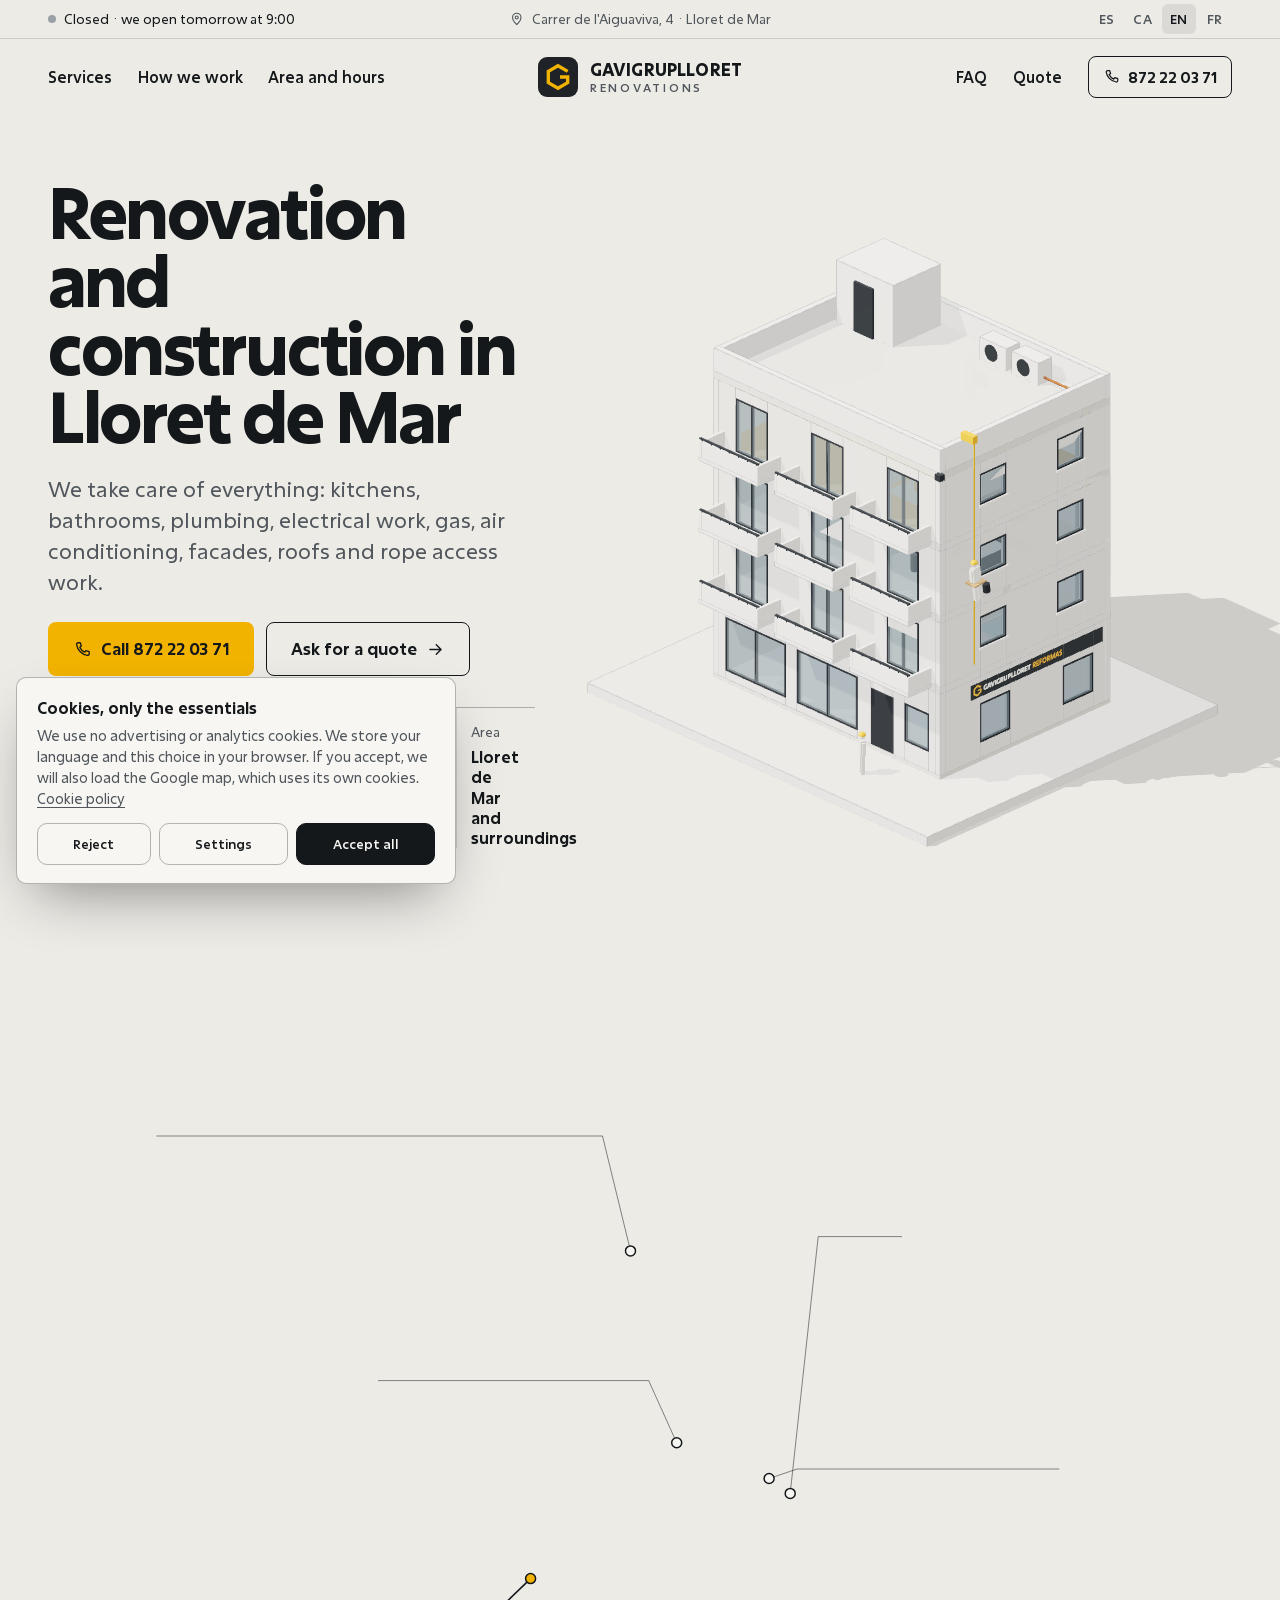
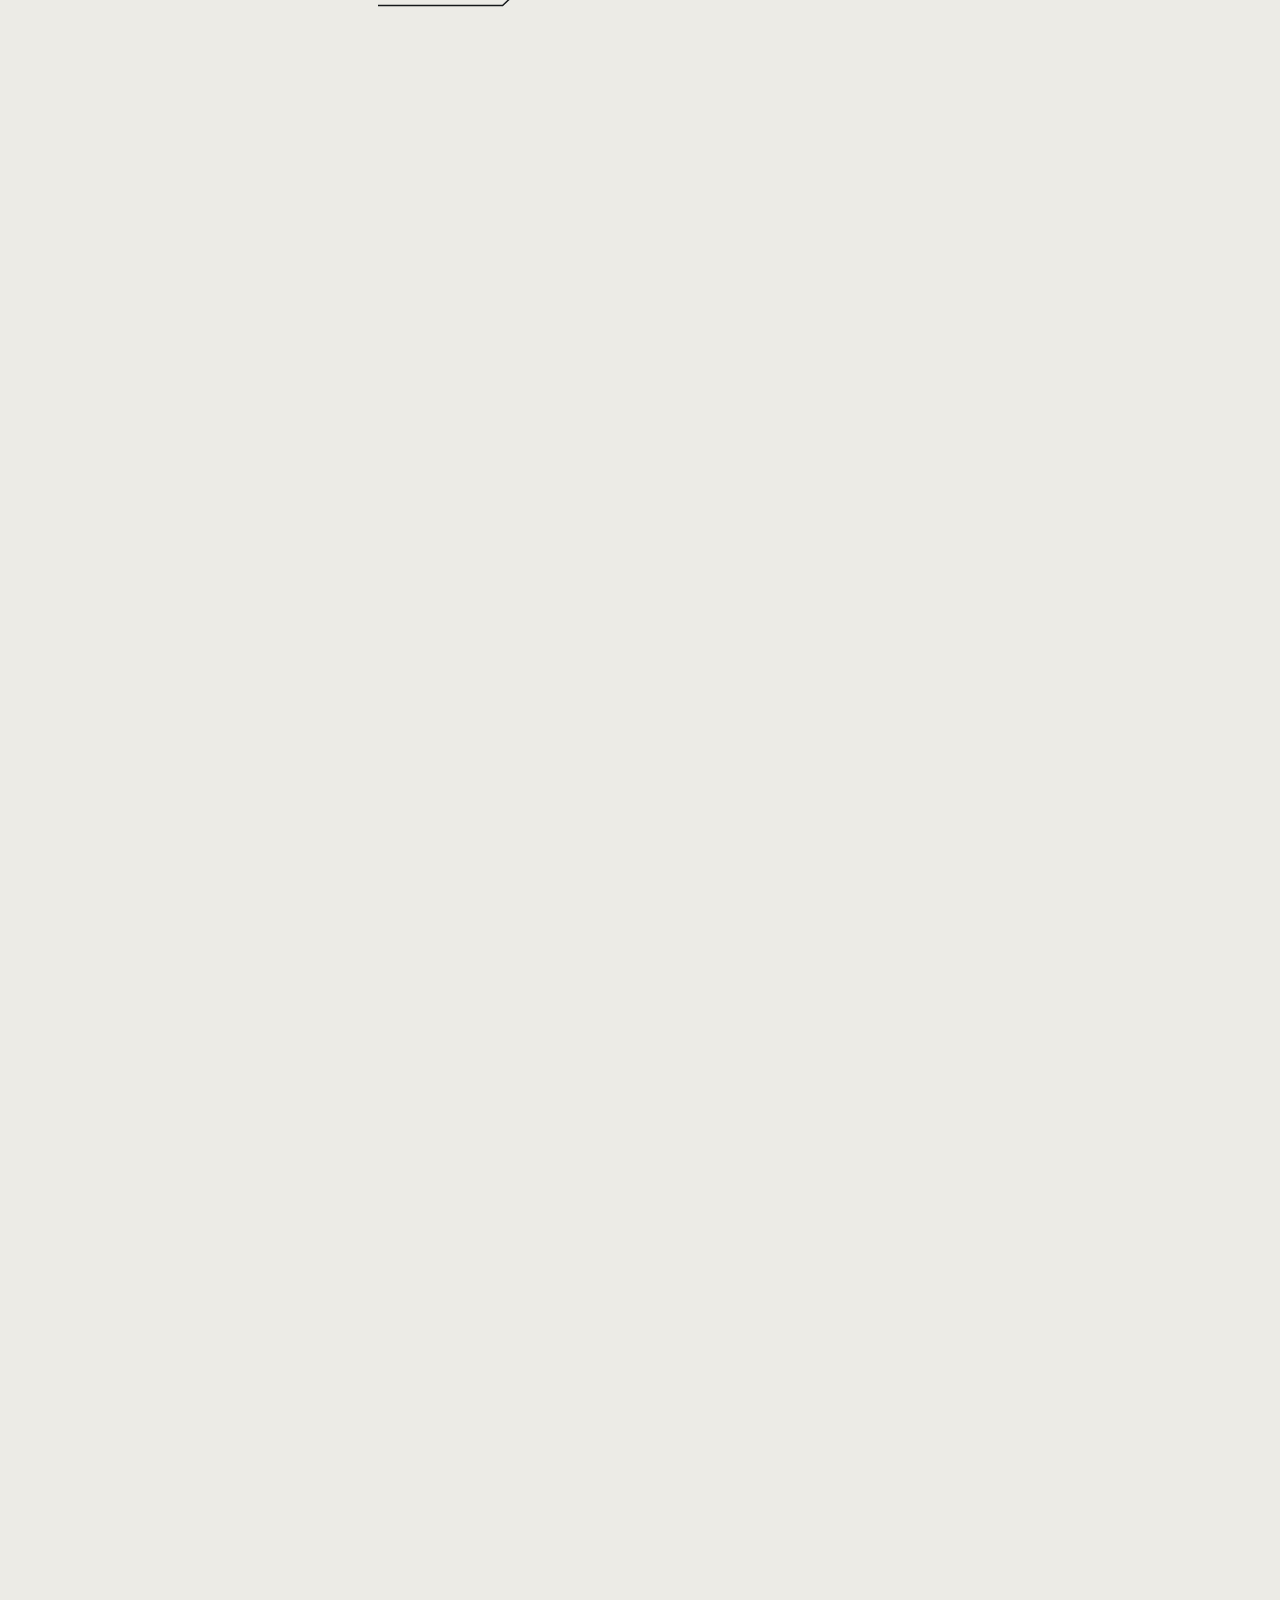
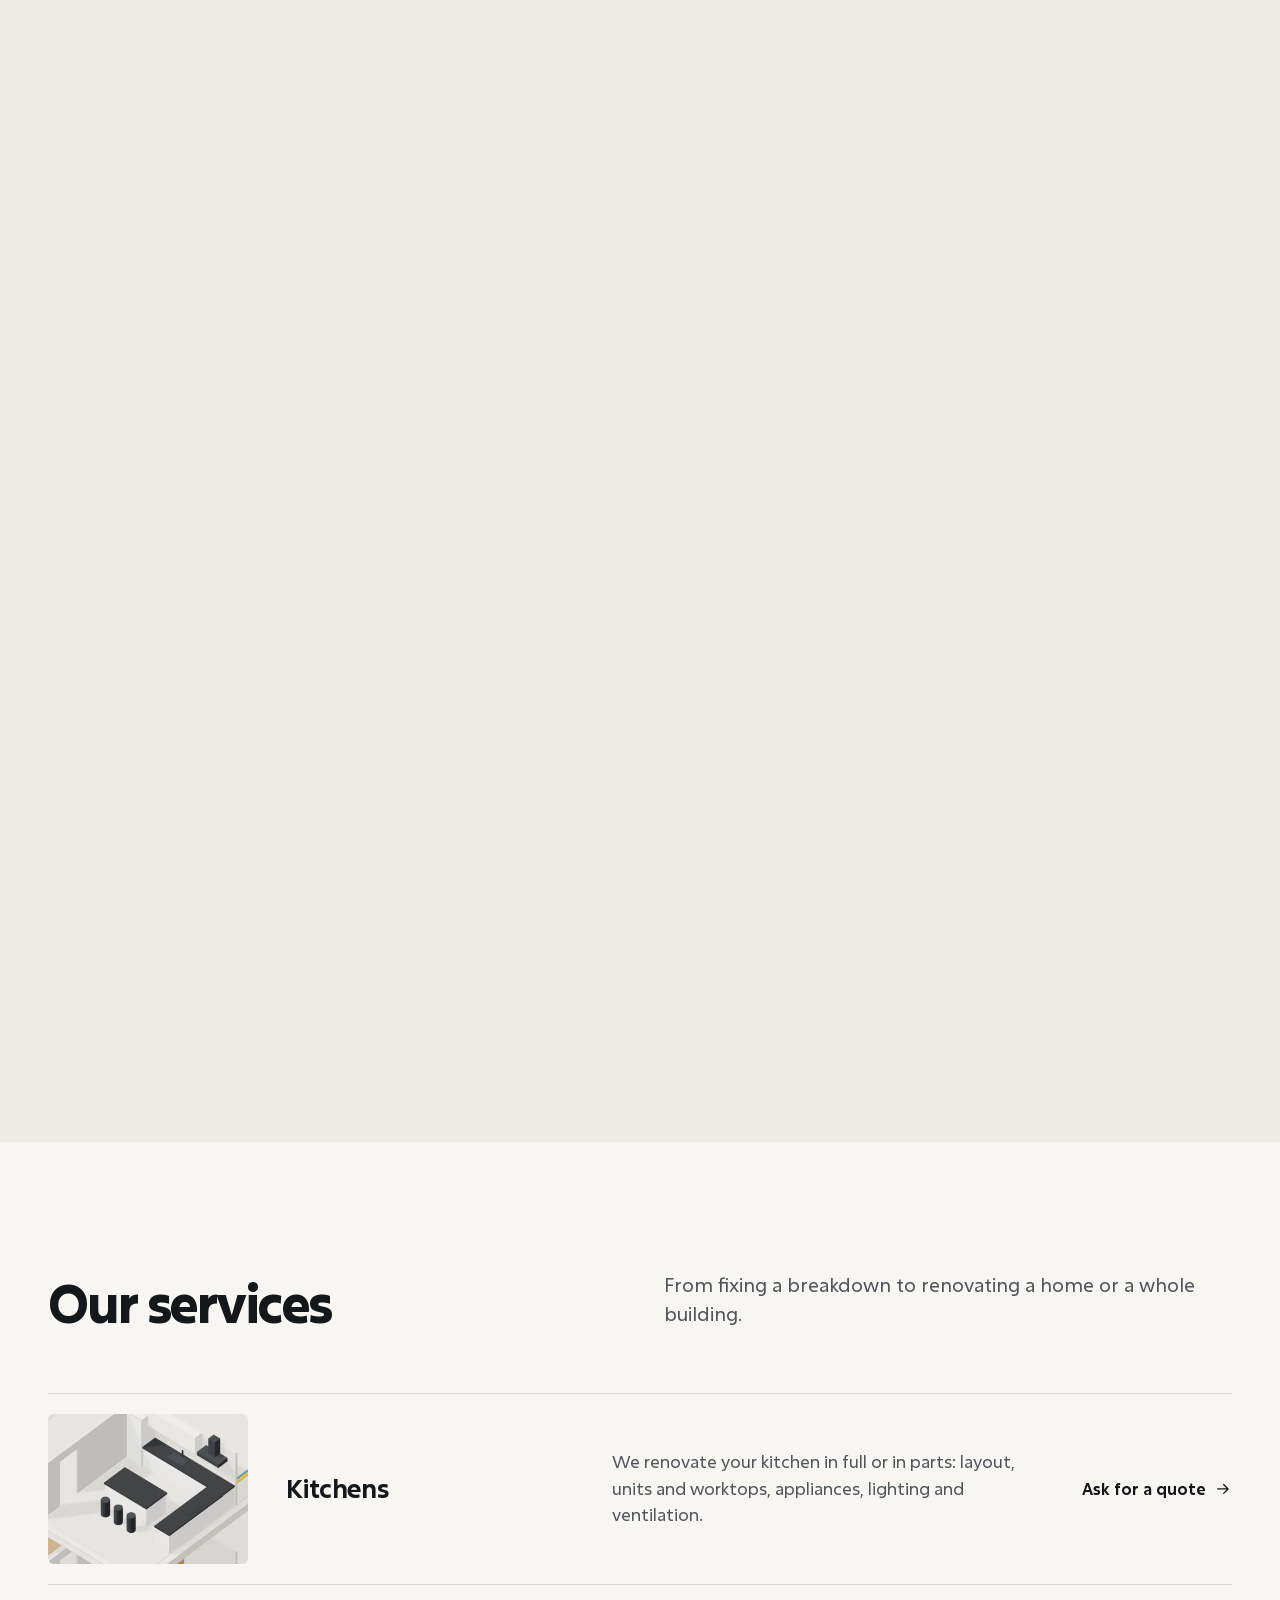
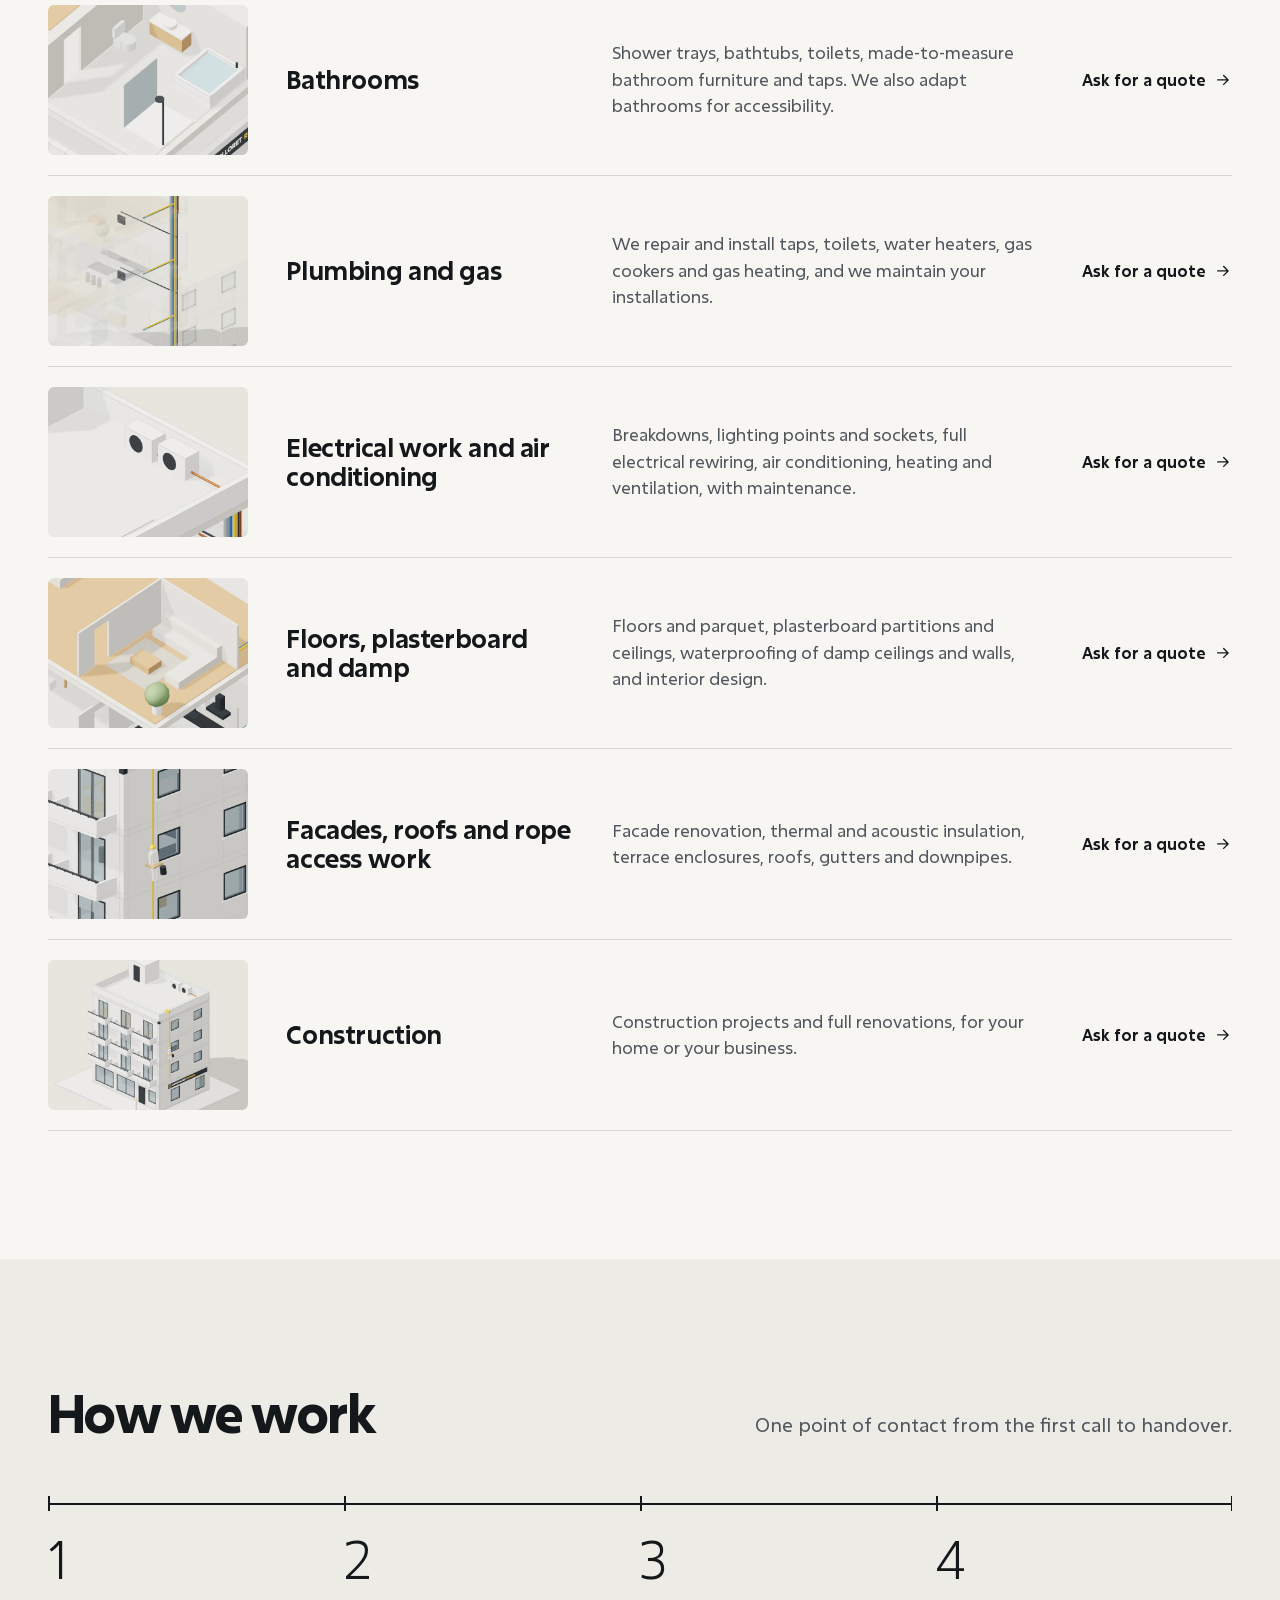
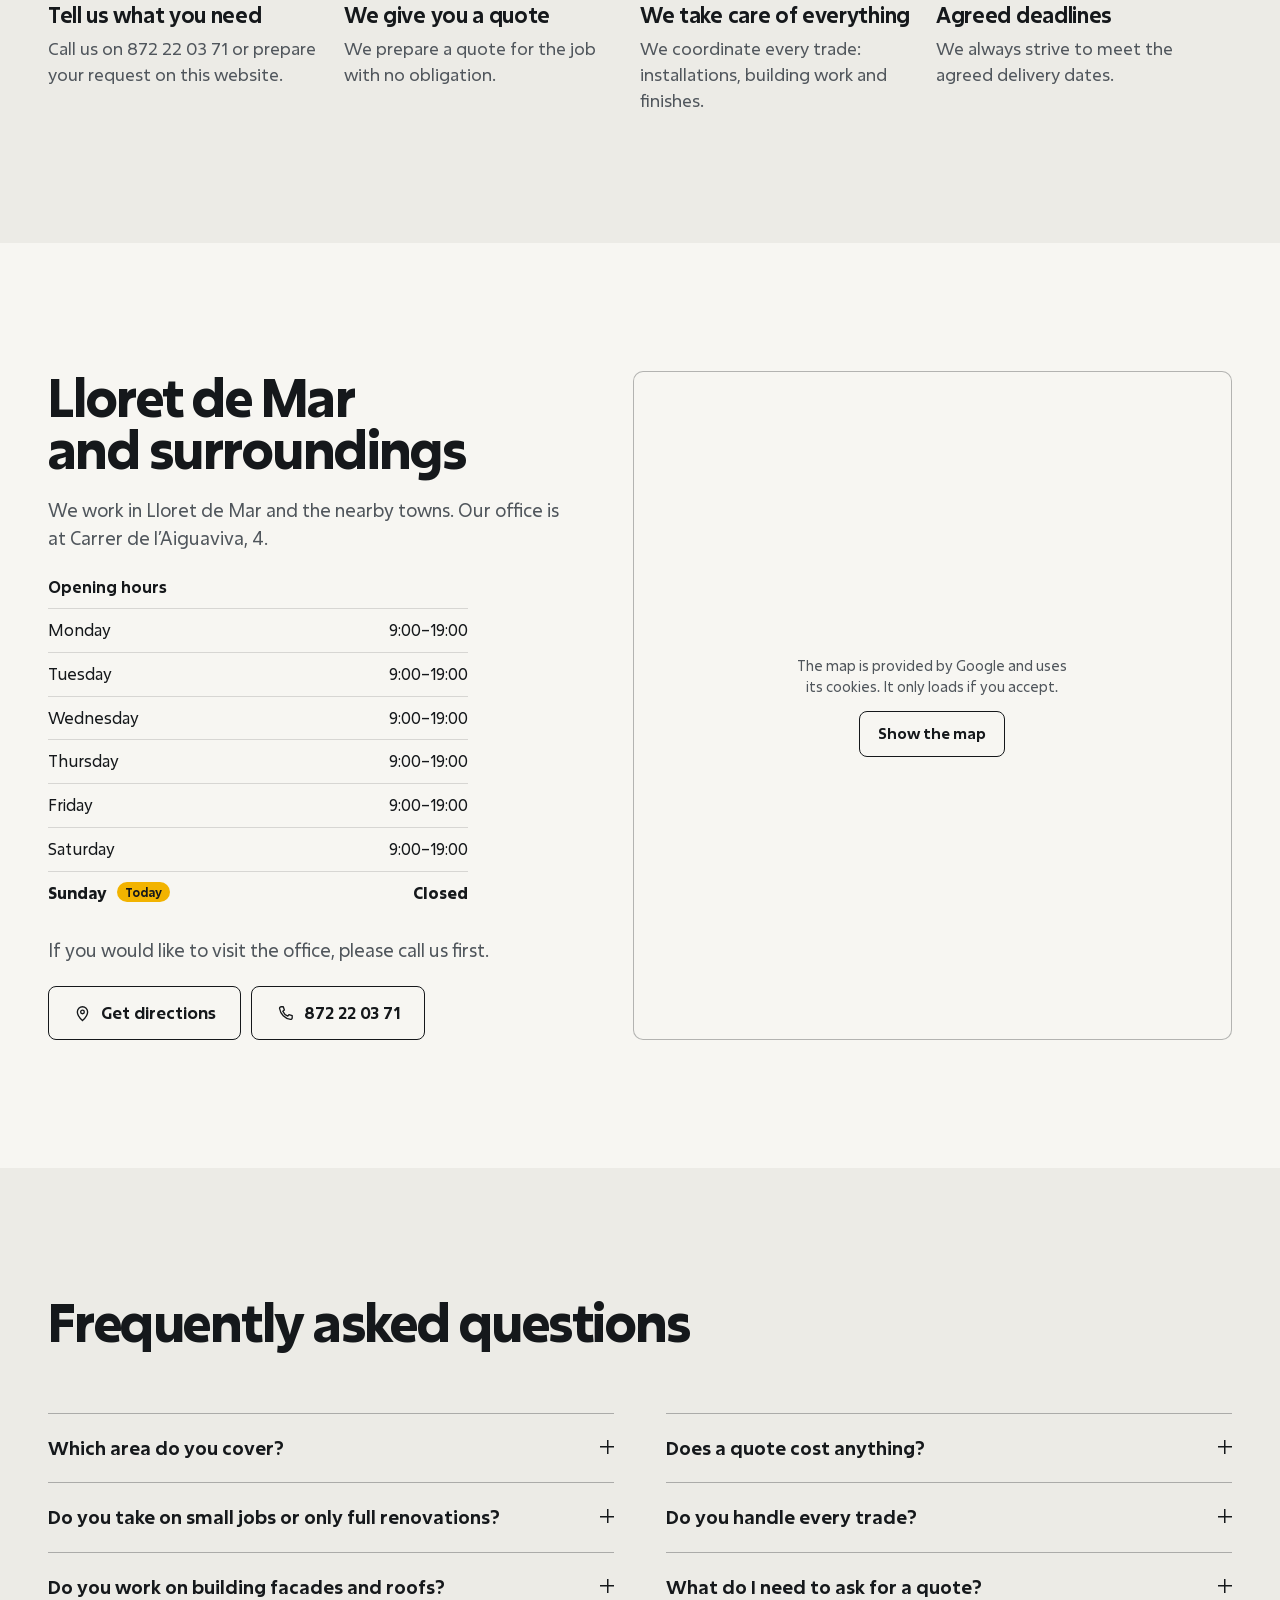
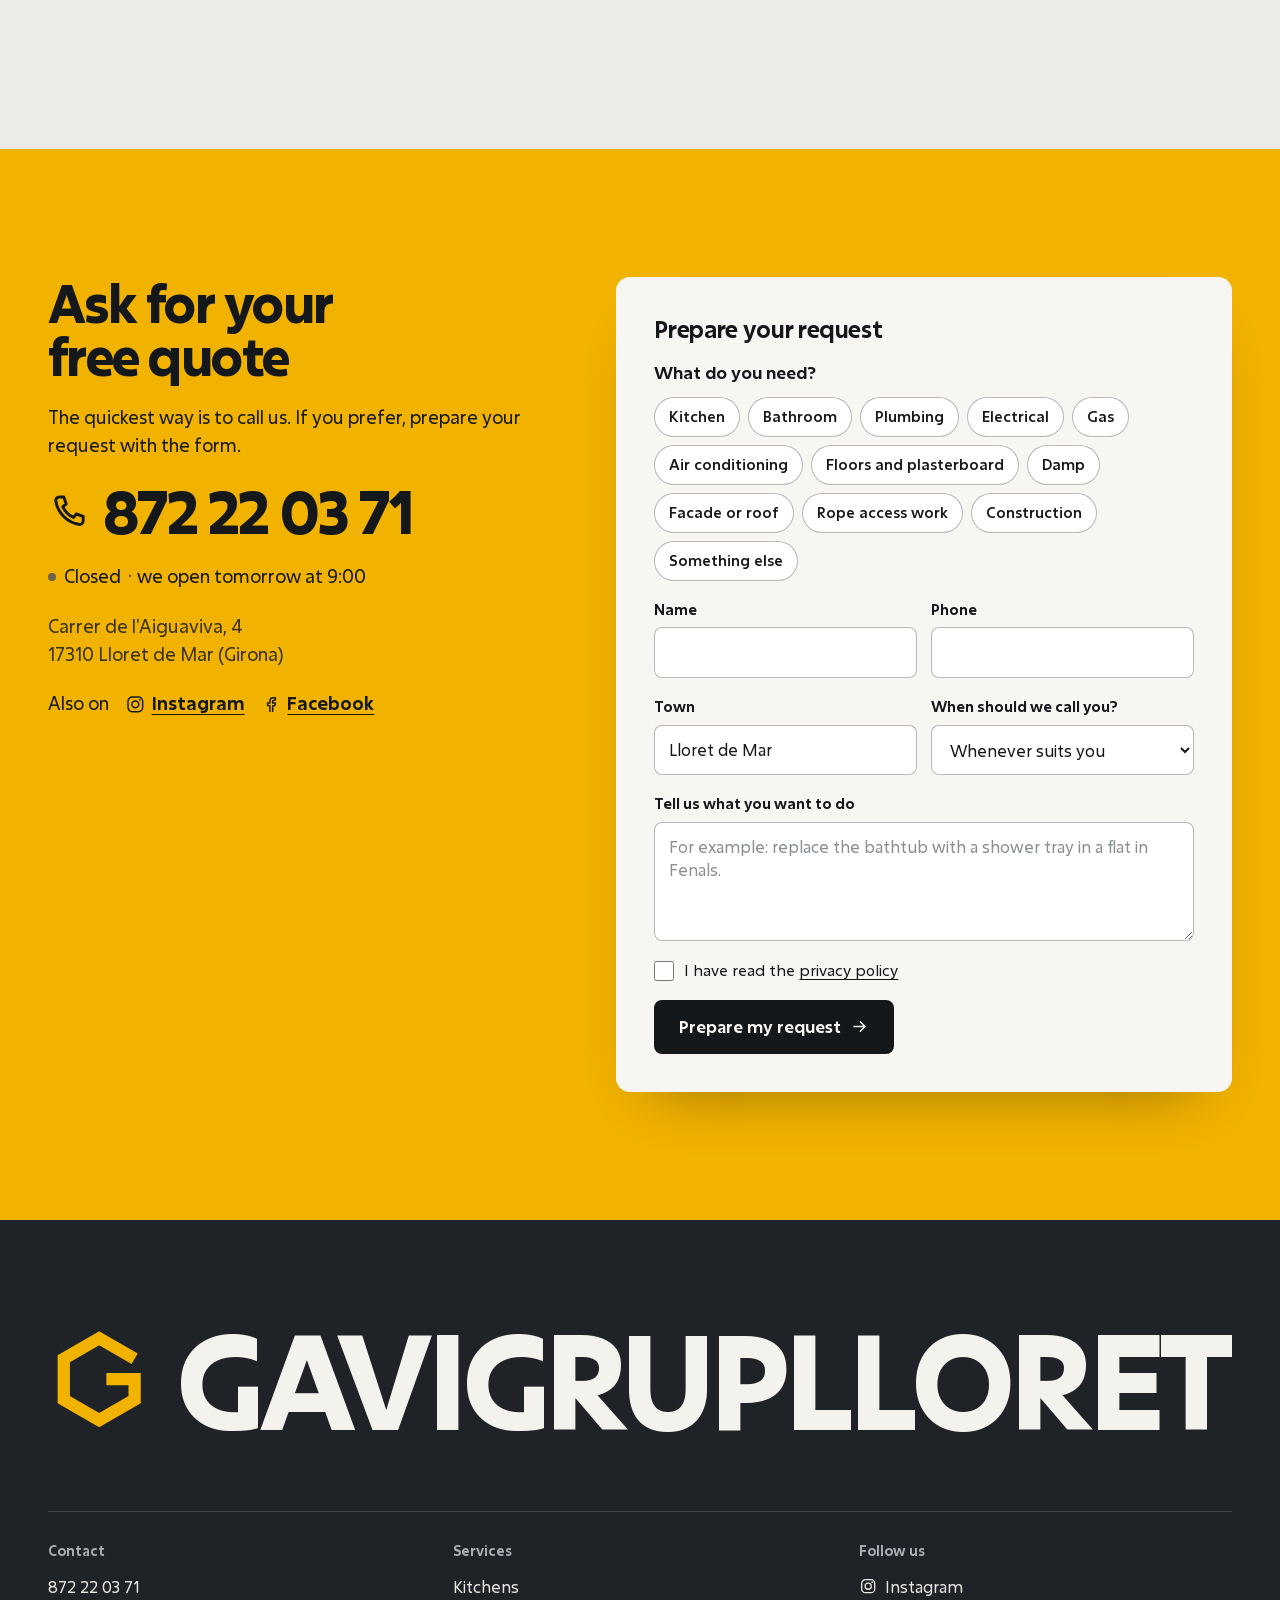
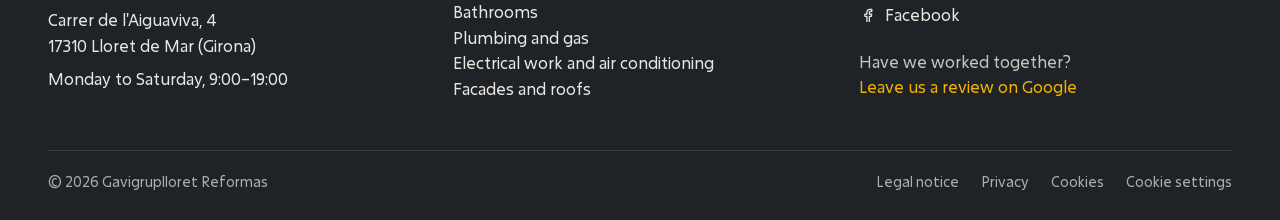
==== index.html @ d00894c2 "Web de Gavigruplloret Reformas: maqueta 3D que se despieza por capas Reformas y construcción en Llor" ====
<!doctype html>
<html lang="es">
<head>
<meta charset="utf-8">
<meta name="viewport" content="width=device-width, initial-scale=1, viewport-fit=cover">
<title>Gavigruplloret Reformas · Reformas y construcción en Lloret de Mar</title>
<meta name="description" content="Reformas de cocinas y baños, fontanería, electricidad, gas, climatización, fachadas, cubiertas y trabajos verticales en Lloret de Mar y alrededores. Presupuesto sin compromiso: 872 22 03 71.">
<meta name="theme-color" content="#ecebe6">
<link rel="canonical" href="https://mariovalentinopavel.github.io/gavigruplloret-reformas/">
<link rel="alternate" hreflang="es" href="https://mariovalentinopavel.github.io/gavigruplloret-reformas/">
<link rel="alternate" hreflang="ca" href="https://mariovalentinopavel.github.io/gavigruplloret-reformas/?lang=ca">
<link rel="alternate" hreflang="en" href="https://mariovalentinopavel.github.io/gavigruplloret-reformas/?lang=en">
<link rel="alternate" hreflang="fr" href="https://mariovalentinopavel.github.io/gavigruplloret-reformas/?lang=fr">
<link rel="alternate" hreflang="x-default" href="https://mariovalentinopavel.github.io/gavigruplloret-reformas/">
<meta property="og:type" content="website">
<meta property="og:site_name" content="Gavigruplloret Reformas">
<meta property="og:title" content="Gavigruplloret Reformas · Reformas y construcción en Lloret de Mar">
<meta property="og:description" content="Cocinas, baños, instalaciones, fachadas, cubiertas y trabajos verticales. Nos encargamos de todo. Lunes a sábado, 9:00–19:00.">
<meta property="og:url" content="https://mariovalentinopavel.github.io/gavigruplloret-reformas/">
<meta property="og:image" content="https://mariovalentinopavel.github.io/gavigruplloret-reformas/assets/share.jpg">
<meta property="og:image:width" content="1200">
<meta property="og:image:height" content="630">
<meta property="og:locale" content="es_ES">
<meta name="twitter:card" content="summary_large_image">
<link rel="icon" href="favicon.svg" type="image/svg+xml">
<link rel="apple-touch-icon" href="assets/apple-touch-icon.png">
<script>document.documentElement.classList.add('js')</script>
<link rel="preload" href="assets/fonts/excon-var.woff2" as="font" type="font/woff2" crossorigin>
<link rel="stylesheet" href="css/fonts.css?v=2">
<link rel="stylesheet" href="css/style.css?v=6">
<link rel="stylesheet" href="css/legal.css?v=2">
<script type="application/ld+json">
{
  "@context": "https://schema.org",
  "@type": "GeneralContractor",
  "name": "Gavigruplloret Reformas",
  "description": "Reformas y construcción en Lloret de Mar: cocinas, baños, fontanería, electricidad, gas, climatización, rehabilitación de fachadas, cubiertas y trabajos verticales.",
  "url": "https://mariovalentinopavel.github.io/gavigruplloret-reformas/",
  "telephone": "+34 872 22 03 71",
  "image": "https://mariovalentinopavel.github.io/gavigruplloret-reformas/assets/share.jpg",
  "address": { "@type": "PostalAddress", "streetAddress": "Carrer de l'Aiguaviva, 4", "postalCode": "17310", "addressLocality": "Lloret de Mar", "addressRegion": "Girona", "addressCountry": "ES" },
  "geo": { "@type": "GeoCoordinates", "latitude": 41.7048711, "longitude": 2.8430237 },
  "openingHoursSpecification": [{ "@type": "OpeningHoursSpecification", "dayOfWeek": ["Monday", "Tuesday", "Wednesday", "Thursday", "Friday", "Saturday"], "opens": "09:00", "closes": "19:00" }],
  "areaServed": "Lloret de Mar y alrededores",
  "sameAs": ["https://www.instagram.com/gavigrup/", "https://www.facebook.com/p/Gavigruplloret-Reformas-100089259307644/"]
}
</script>
</head>
<body>
<svg width="0" height="0" style="position:absolute" aria-hidden="true" focusable="false">
  <symbol id="g-mark" viewBox="-50 -50 100 100"><path d="M34.6 -20 0 -40 -34.6 -20 -34.6 20 0 40 34.6 20 34.6 0 7 0" fill="none" stroke="currentColor" stroke-width="12" stroke-linejoin="miter" stroke-miterlimit="3"/></symbol>
  <symbol id="i-phone" viewBox="0 0 24 24"><path d="M6.6 3.5h2.6l1.4 4.1-2 1.5a12 12 0 0 0 6.3 6.3l1.5-2 4.1 1.4v2.6a2.1 2.1 0 0 1-2.2 2.1A16.6 16.6 0 0 1 4.5 5.7a2.1 2.1 0 0 1 2.1-2.2Z" fill="none" stroke="currentColor" stroke-width="1.7" stroke-linejoin="round"/></symbol>
  <symbol id="i-arrow" viewBox="0 0 24 24"><path d="M5 12h13M13 6l6 6-6 6" fill="none" stroke="currentColor" stroke-width="1.8" stroke-linecap="round" stroke-linejoin="round"/></symbol>
  <symbol id="i-pin" viewBox="0 0 24 24"><path d="M12 21s-6.5-6.1-6.5-11a6.5 6.5 0 0 1 13 0c0 4.9-6.5 11-6.5 11Z" fill="none" stroke="currentColor" stroke-width="1.7"/><circle cx="12" cy="10" r="2.3" fill="none" stroke="currentColor" stroke-width="1.7"/></symbol>
  <symbol id="i-ig" viewBox="0 0 24 24"><rect x="3.5" y="3.5" width="17" height="17" rx="5" fill="none" stroke="currentColor" stroke-width="1.7"/><circle cx="12" cy="12" r="4" fill="none" stroke="currentColor" stroke-width="1.7"/><circle cx="17.2" cy="6.8" r="1.1" fill="currentColor"/></symbol>
  <symbol id="i-fb" viewBox="0 0 24 24"><path d="M13.5 21v-7.5h2.6l.4-3h-3V8.6c0-.9.3-1.5 1.6-1.5h1.6V4.4a21 21 0 0 0-2.4-.1c-2.4 0-4 1.4-4 4.1v2.1H7.7v3h2.6V21" fill="none" stroke="currentColor" stroke-width="1.7" stroke-linejoin="round"/></symbol>
  <symbol id="i-copy" viewBox="0 0 24 24"><rect x="8" y="8" width="12" height="12" rx="2" fill="none" stroke="currentColor" stroke-width="1.7"/><path d="M16 8V6a2 2 0 0 0-2-2H6a2 2 0 0 0-2 2v8a2 2 0 0 0 2 2h2" fill="none" stroke="currentColor" stroke-width="1.7"/></symbol>
  <symbol id="i-mail" viewBox="0 0 24 24"><rect x="3.5" y="5.5" width="17" height="13" rx="2" fill="none" stroke="currentColor" stroke-width="1.7"/><path d="m4.5 7 7.5 6 7.5-6" fill="none" stroke="currentColor" stroke-width="1.7"/></symbol>
  <symbol id="i-wa" viewBox="0 0 24 24"><path d="M4.5 19.5l1.2-3.7A8 8 0 1 1 8.6 18.6Z" fill="none" stroke="currentColor" stroke-width="1.7" stroke-linejoin="round"/><path d="M9.2 8.6c.3-.6.6-.6 1-.6.3 0 .5.6.8 1.3.2.5-.6 1-.5 1.3a5 5 0 0 0 2.6 2.4c.4.1.8-.6 1.1-.8.3-.2 1.4.4 1.7.7.2.3-.2 1.3-.8 1.6-.6.3-1.6.4-3.3-.5a7.6 7.6 0 0 1-3.2-3.5c-.4-1-.1-1.6.6-1.9Z" fill="currentColor"/></symbol>
  <symbol id="i-check" viewBox="0 0 24 24"><path d="m5 12.5 4.5 4.5L19 7.5" fill="none" stroke="currentColor" stroke-width="2" stroke-linecap="round" stroke-linejoin="round"/></symbol>
</svg>

<a class="skip" href="#main" data-i18n="skip">Saltar al contenido</a>

<canvas id="maqueta" class="maqueta" aria-hidden="true"></canvas>

<div class="bar">
  <div class="wrap bar-in">
    <p class="bar-status"><span class="dot" aria-hidden="true"></span><span data-status>Lunes a sábado, 9:00–19:00</span></p>
    <p class="bar-addr"><svg class="ic" aria-hidden="true"><use href="#i-pin"/></svg><span>Carrer de l'Aiguaviva, 4 · Lloret de Mar</span></p>
    <div class="langs" role="group" aria-label="Idioma" data-i18n-attr="aria-label:langs">
      <button type="button" data-lang="es" aria-pressed="true" lang="es">ES</button>
      <button type="button" data-lang="ca" aria-pressed="false" lang="ca">CA</button>
      <button type="button" data-lang="en" aria-pressed="false" lang="en">EN</button>
      <button type="button" data-lang="fr" aria-pressed="false" lang="fr">FR</button>
    </div>
  </div>
</div>

<header class="hd">
  <div class="wrap hd-in">
    <button class="hd-menu" type="button" aria-expanded="false" aria-controls="menu" data-i18n-attr="aria-label:menuOpen" aria-label="Abrir el menú"><span></span><span></span></button>
    <nav class="hd-nav hd-l" aria-label="Secciones" data-i18n-attr="aria-label:navLabel">
      <a href="#servicios" data-i18n="navServ">Servicios</a>
      <a href="#como-trabajamos" data-i18n="navProc">Cómo trabajamos</a>
      <a href="#zona" data-i18n="navZona">Zona y horario</a>
    </nav>
    <a class="brand" href="#top" aria-label="Gavigruplloret Reformas, inicio" data-i18n-attr="aria-label:brandHome">
      <svg class="brand-g" viewBox="0 0 100 100" aria-hidden="true"><use href="#g-mark" width="100" height="100"/></svg>
      <span class="brand-t"><b>GAVIGRUPLLORET</b><span data-i18n="brandSub">Reformas</span></span>
    </a>
    <nav class="hd-nav hd-r" aria-label="Contacto" data-i18n-attr="aria-label:navLabel2">
      <a href="#preguntas" data-i18n="navFaq">Preguntas</a>
      <a href="#presupuesto" data-i18n="navQuote">Presupuesto</a>
      <a class="btn btn-ghost btn-s" href="tel:+34872220371" data-call><svg class="ic" aria-hidden="true"><use href="#i-phone"/></svg><span>872 22 03 71</span></a>
    </nav>
    <a class="hd-call" href="tel:+34872220371" data-i18n-attr="aria-label:callAria" aria-label="Llamar al 872 22 03 71"><svg class="ic" aria-hidden="true"><use href="#i-phone"/></svg></a>
  </div>
  <div class="menu" id="menu" hidden>
    <nav class="wrap menu-in" aria-label="Menú" data-i18n-attr="aria-label:menu">
      <a href="#servicios" data-i18n="navServ">Servicios</a>
      <a href="#como-trabajamos" data-i18n="navProc">Cómo trabajamos</a>
      <a href="#zona" data-i18n="navZona">Zona y horario</a>
      <a href="#preguntas" data-i18n="navFaq">Preguntas</a>
      <a href="#presupuesto" data-i18n="navQuote">Presupuesto</a>
      <a class="btn btn-main" href="tel:+34872220371" data-call><svg class="ic" aria-hidden="true"><use href="#i-phone"/></svg><span data-i18n="callShort">Llamar al 872 22 03 71</span></a>
    </nav>
  </div>
</header>

<main id="main">
  <section class="hero" id="top" aria-labelledby="h1">
    <div class="wrap hero-in">
      <div class="hero-txt">
        <h1 id="h1" class="h1" data-i18n="h1" data-split>Reformas y construcción en Lloret de Mar</h1>
        <p class="lead" data-i18n="lead" data-in>Nos encargamos de todo: cocinas, baños, fontanería, electricidad, gas, climatización, fachadas, cubiertas y trabajos verticales.</p>
        <div class="cta" data-in>
          <a class="btn btn-main" href="tel:+34872220371" data-call><svg class="ic" aria-hidden="true"><use href="#i-phone"/></svg><span data-i18n="callLong">Llamar al 872 22 03 71</span></a>
          <a class="btn btn-ghost" href="#presupuesto"><span data-i18n="ctaQuote">Pedir presupuesto</span><svg class="ic" aria-hidden="true"><use href="#i-arrow"/></svg></a>
        </div>
        <dl class="facts" data-in>
          <div><dt data-i18n="fHours">Horario</dt><dd data-i18n="fHoursV">Lunes a sábado, <span class="nw">9:00–19:00</span></dd></div>
          <div><dt data-i18n="fQuote">Presupuesto</dt><dd data-i18n="fQuoteV">Sin compromiso</dd></div>
          <div><dt data-i18n="fZone">Zona</dt><dd data-i18n="fZoneV">Lloret de Mar y alrededores</dd></div>
        </dl>
      </div>
      <div class="hero-stage stage" data-stage="hero" aria-hidden="true"><img class="stage-fallback" src="assets/img/maqueta-montada.webp" alt="" width="1200" height="1100" loading="lazy" decoding="async"></div>
    </div>
  </section>

  <section class="todo" id="todo" aria-labelledby="todo-h">
    <div class="todo-pin">
      <div class="wrap todo-head">
        <h2 id="todo-h" class="h2" data-i18n="todoH">Todo en reformas</h2>
        <p class="todo-sub" data-i18n="todoP">Cubiertas, fachadas, viviendas e instalaciones: nos encargamos de cada parte de la obra.</p>
      </div>
      <div class="todo-stage stage" data-stage="todo" aria-hidden="true"><img class="stage-fallback" src="assets/img/maqueta-despiece.webp" alt="" width="1200" height="1100" loading="lazy" decoding="async"></div>
      <svg class="leaders" aria-hidden="true"></svg>
      <ol class="layers" aria-label="Partes de la obra" data-i18n-attr="aria-label:layersAria">
        <li class="ly" data-tag="roof" data-side="l">
          <button type="button" class="ly-btn" data-focus="roof"><span class="ly-n">1</span><span class="ly-t" data-i18n="lyRoof">Cubiertas y tejados</span></button>
          <ul class="ly-list"><li data-i18n="lyRoof1">Reparación e instalación de cubiertas y tejados</li><li data-i18n="lyRoof2">Canalones y bajantes</li><li data-i18n="lyRoof3">Impermeabilización y humedades</li></ul>
        </li>
        <li class="ly" data-tag="facade" data-side="r">
          <button type="button" class="ly-btn" data-focus="facade"><span class="ly-n">2</span><span class="ly-t" data-i18n="lyFac">Fachadas y trabajos verticales</span></button>
          <ul class="ly-list"><li data-i18n="lyFac1">Rehabilitación de fachadas</li><li data-i18n="lyFac2">Trabajos verticales</li><li data-i18n="lyFac3">Aislamiento térmico y acústico</li><li data-i18n="lyFac4">Cerramientos de terrazas</li></ul>
        </li>
        <li class="ly" data-tag="floor" data-side="l">
          <button type="button" class="ly-btn" data-focus="floor"><span class="ly-n">3</span><span class="ly-t" data-i18n="lyFloor">Cocinas, baños e interiores</span></button>
          <ul class="ly-list"><li data-i18n="lyFloor1">Reformas de cocinas</li><li data-i18n="lyFloor2">Reformas de baños</li><li data-i18n="lyFloor3">Suelos y parquet</li><li data-i18n="lyFloor4">Pladur: tabiques y techos</li><li data-i18n="lyFloor5">Diseño de interiores</li></ul>
        </li>
        <li class="ly" data-tag="inst" data-side="r">
          <button type="button" class="ly-btn" data-focus="inst"><span class="ly-n">4</span><span class="ly-t" data-i18n="lyInst">Instalaciones</span></button>
          <ul class="ly-list"><li data-i18n="lyInst1">Fontanería</li><li data-i18n="lyInst2">Electricidad</li><li data-i18n="lyInst3">Gas</li><li data-i18n="lyInst4">Climatización</li></ul>
        </li>
        <li class="ly" data-tag="base" data-side="l">
          <button type="button" class="ly-btn" data-focus="base"><span class="ly-n">5</span><span class="ly-t" data-i18n="lyBase">Construcción y rehabilitación</span></button>
          <ul class="ly-list"><li data-i18n="lyBase1">Proyectos de construcción y reformas</li><li data-i18n="lyBase2">Rehabilitación de edificios</li><li data-i18n="lyBase3">Para tu casa o tu negocio</li></ul>
        </li>
      </ol>
      <div class="todo-steps" aria-hidden="true"><span></span><span></span><span></span><span></span><span></span></div>
    </div>
  </section>

  <section class="svc" id="servicios" aria-labelledby="svc-h">
    <div class="wrap">
      <header class="sec-head">
        <h2 id="svc-h" class="h2" data-i18n="svcH">Nuestros servicios</h2>
        <p data-i18n="svcP">Desde reparar una avería hasta reformar una vivienda o rehabilitar un edificio.</p>
      </header>
      <ul class="svc-list">
        <li class="svc-row" id="cocinas">
          <img class="svc-img" src="assets/img/s-cocina.webp" alt="" width="640" height="480" loading="lazy" decoding="async">
          <h3 data-i18n="sKit">Cocinas</h3>
          <p data-i18n="sKitP">Renovamos tu cocina por completo o por partes: distribución, muebles y encimeras, electrodomésticos, iluminación y ventilación.</p>
          <a class="svc-go" href="#presupuesto" data-need="kitchen"><span data-i18n="sGo">Pedir presupuesto</span><svg class="ic" aria-hidden="true"><use href="#i-arrow"/></svg></a>
        </li>
        <li class="svc-row" id="banos">
          <img class="svc-img" src="assets/img/s-bano.webp" alt="" width="640" height="480" loading="lazy" decoding="async">
          <h3 data-i18n="sBath">Baños</h3>
          <p data-i18n="sBathP">Platos de ducha, bañeras, sanitarios, muebles de baño a medida y grifería. También adaptamos baños para que sean accesibles.</p>
          <a class="svc-go" href="#presupuesto" data-need="bath"><span data-i18n="sGo">Pedir presupuesto</span><svg class="ic" aria-hidden="true"><use href="#i-arrow"/></svg></a>
        </li>
        <li class="svc-row" id="fontaneria-gas">
          <img class="svc-img" src="assets/img/s-instalaciones.webp" alt="" width="640" height="480" loading="lazy" decoding="async">
          <h3 data-i18n="sPlumb">Fontanería y gas</h3>
          <p data-i18n="sPlumbP">Reparamos e instalamos grifos, inodoros, calentadores y termos, cocinas y calefacción de gas, y hacemos el mantenimiento de las instalaciones.</p>
          <a class="svc-go" href="#presupuesto" data-need="plumbing"><span data-i18n="sGo">Pedir presupuesto</span><svg class="ic" aria-hidden="true"><use href="#i-arrow"/></svg></a>
        </li>
        <li class="svc-row" id="electricidad-clima">
          <img class="svc-img" src="assets/img/s-clima.webp" alt="" width="640" height="480" loading="lazy" decoding="async">
          <h3 data-i18n="sElec">Electricidad y climatización</h3>
          <p data-i18n="sElecP">Averías, puntos de luz y enchufes, reformas eléctricas completas, aire acondicionado, calefacción y ventilación, con su mantenimiento.</p>
          <a class="svc-go" href="#presupuesto" data-need="electric"><span data-i18n="sGo">Pedir presupuesto</span><svg class="ic" aria-hidden="true"><use href="#i-arrow"/></svg></a>
        </li>
        <li class="svc-row" id="interiores">
          <img class="svc-img" src="assets/img/s-interiores.webp" alt="" width="640" height="480" loading="lazy" decoding="async">
          <h3 data-i18n="sInt">Suelos, pladur y humedades</h3>
          <p data-i18n="sIntP">Suelos y parquet, tabiques y techos de pladur, impermeabilización de techos y paredes con humedades y diseño de interiores.</p>
          <a class="svc-go" href="#presupuesto" data-need="interior"><span data-i18n="sGo">Pedir presupuesto</span><svg class="ic" aria-hidden="true"><use href="#i-arrow"/></svg></a>
        </li>
        <li class="svc-row" id="fachadas">
          <img class="svc-img" src="assets/img/s-fachada.webp" alt="" width="640" height="480" loading="lazy" decoding="async">
          <h3 data-i18n="sFac">Fachadas, cubiertas y trabajos verticales</h3>
          <p data-i18n="sFacP">Rehabilitación de fachadas, aislamiento térmico y acústico, cerramientos de terrazas, cubiertas, tejados, canalones y bajantes.</p>
          <a class="svc-go" href="#presupuesto" data-need="facade"><span data-i18n="sGo">Pedir presupuesto</span><svg class="ic" aria-hidden="true"><use href="#i-arrow"/></svg></a>
        </li>
        <li class="svc-row" id="construccion">
          <img class="svc-img" src="assets/img/s-construccion.webp" alt="" width="640" height="480" loading="lazy" decoding="async">
          <h3 data-i18n="sBuild">Construcción</h3>
          <p data-i18n="sBuildP">Proyectos de construcción y reformas integrales, para tu casa o para tu negocio.</p>
          <a class="svc-go" href="#presupuesto" data-need="build"><span data-i18n="sGo">Pedir presupuesto</span><svg class="ic" aria-hidden="true"><use href="#i-arrow"/></svg></a>
        </li>
      </ul>
    </div>
  </section>

  <section class="proc" id="como-trabajamos" aria-labelledby="proc-h">
    <div class="wrap">
      <header class="sec-head">
        <h2 id="proc-h" class="h2" data-i18n="procH">Cómo trabajamos</h2>
        <p data-i18n="procP">Un solo interlocutor desde la primera llamada hasta la entrega.</p>
      </header>
      <ol class="steps">
        <li><span class="st-n" aria-hidden="true">1</span><h3 data-i18n="st1">Nos cuentas qué necesitas</h3><p data-i18n="st1P">Llámanos al 872 22 03 71 o prepara tu petición en esta web.</p></li>
        <li><span class="st-n" aria-hidden="true">2</span><h3 data-i18n="st2">Te damos presupuesto</h3><p data-i18n="st2P">Te preparamos el presupuesto de la obra sin compromiso.</p></li>
        <li><span class="st-n" aria-hidden="true">3</span><h3 data-i18n="st3">Nos encargamos de todo</h3><p data-i18n="st3P">Coordinamos todos los oficios: instalaciones, obra y acabados.</p></li>
        <li><span class="st-n" aria-hidden="true">4</span><h3 data-i18n="st4">Plazos acordados</h3><p data-i18n="st4P">Nos esforzamos por cumplir siempre los plazos de entrega.</p></li>
      </ol>
    </div>
  </section>

  <section class="zona" id="zona" aria-labelledby="zona-h">
    <div class="wrap zona-in">
      <div class="zona-txt">
        <h2 id="zona-h" class="h2" data-i18n="zonaH">Lloret de Mar y alrededores</h2>
        <p data-i18n="zonaP">Trabajamos en Lloret de Mar y en las poblaciones de alrededor. Nuestra oficina está en el Carrer de l'Aiguaviva, 4.</p>
        <table class="hours">
          <caption data-i18n="hoursCap">Horario</caption>
          <tbody>
            <tr data-day="1"><th scope="row" data-i18n="d1">Lunes</th><td>9:00–19:00</td></tr>
            <tr data-day="2"><th scope="row" data-i18n="d2">Martes</th><td>9:00–19:00</td></tr>
            <tr data-day="3"><th scope="row" data-i18n="d3">Miércoles</th><td>9:00–19:00</td></tr>
            <tr data-day="4"><th scope="row" data-i18n="d4">Jueves</th><td>9:00–19:00</td></tr>
            <tr data-day="5"><th scope="row" data-i18n="d5">Viernes</th><td>9:00–19:00</td></tr>
            <tr data-day="6"><th scope="row" data-i18n="d6">Sábado</th><td>9:00–19:00</td></tr>
            <tr data-day="0"><th scope="row" data-i18n="d0">Domingo</th><td data-i18n="closed">Cerrado</td></tr>
          </tbody>
        </table>
        <p class="note" data-i18n="zonaNote">Si quieres pasar por la oficina, llámanos antes.</p>
        <div class="zona-cta">
          <a class="btn btn-ghost" href="https://www.google.com/maps/dir/?api=1&amp;destination=Gavigruplloret%20Reformas%2C%20Carrer%20de%20l'Aiguaviva%2C%204%2C%2017310%20Lloret%20de%20Mar" target="_blank" rel="noopener"><svg class="ic" aria-hidden="true"><use href="#i-pin"/></svg><span data-i18n="howTo">Cómo llegar</span></a>
          <a class="btn btn-ghost" href="tel:+34872220371" data-call><svg class="ic" aria-hidden="true"><use href="#i-phone"/></svg><span>872 22 03 71</span></a>
        </div>
      </div>
      <div class="cc-map zona-map" data-src="https://www.google.com/maps?q=Gavigruplloret+Reformas,+Carrer+de+l'Aiguaviva,+4,+17310+Lloret+de+Mar&amp;z=16&amp;output=embed" data-title="Mapa: Gavigruplloret Reformas en Lloret de Mar"></div>
    </div>
  </section>

  <section class="faq" id="preguntas" aria-labelledby="faq-h">
    <div class="wrap">
      <header class="sec-head">
        <h2 id="faq-h" class="h2" data-i18n="faqH">Preguntas frecuentes</h2>
      </header>
      <div class="faq-cols">
        <details><summary data-i18n="q1">¿En qué zona trabajáis?</summary><p data-i18n="a1">En Lloret de Mar y alrededores. Si tu obra está en otra población, llámanos y lo hablamos.</p></details>
        <details><summary data-i18n="q2">¿Pedir presupuesto tiene algún coste?</summary><p data-i18n="a2">No. El presupuesto es gratuito y sin compromiso.</p></details>
        <details><summary data-i18n="q3">¿Hacéis trabajos pequeños o solo reformas completas?</summary><p data-i18n="a3">Las dos cosas: desde reparar una avería de fontanería, electricidad o gas hasta reformar una cocina, un baño o rehabilitar un edificio.</p></details>
        <details><summary data-i18n="q4">¿Os encargáis de todos los oficios?</summary><p data-i18n="a4">Sí. Hacemos fontanería, electricidad, gas, climatización, pladur, suelos y acabados, así que no tienes que buscar a varios profesionales para la misma obra.</p></details>
        <details><summary data-i18n="q5">¿Trabajáis en fachadas y cubiertas de edificios?</summary><p data-i18n="a5">Sí. Rehabilitamos fachadas, reparamos cubiertas, tejados, canalones y bajantes, y hacemos trabajos verticales.</p></details>
        <details><summary data-i18n="q6">¿Qué necesito para pedir presupuesto?</summary><p data-i18n="a6">Cuéntanos qué quieres hacer y dónde. Si puedes, ten a mano fotos y medidas aproximadas: nos ayudan a prepararte un presupuesto más ajustado.</p></details>
      </div>
    </div>
  </section>

  <section class="quote" id="presupuesto" aria-labelledby="quote-h">
    <div class="wrap quote-in">
      <div class="quote-txt">
        <h2 id="quote-h" class="h2" data-i18n="quoteH">Pide tu presupuesto sin compromiso</h2>
        <p data-i18n="quoteP">La forma más rápida es llamarnos. Si lo prefieres, prepara tu petición con el formulario.</p>
        <a class="big-tel" href="tel:+34872220371" data-call><svg class="ic" aria-hidden="true"><use href="#i-phone"/></svg><span>872 22 03 71</span></a>
        <p class="q-status"><span class="dot" aria-hidden="true"></span><span data-status>Lunes a sábado, 9:00–19:00</span></p>
        <p class="q-addr">Carrer de l'Aiguaviva, 4<br>17310 Lloret de Mar (Girona)</p>
        <p class="q-social"><span data-i18n="alsoSocial">También en</span> <a href="https://www.instagram.com/gavigrup/" target="_blank" rel="noopener"><svg class="ic" aria-hidden="true"><use href="#i-ig"/></svg>Instagram</a> <a href="https://www.facebook.com/p/Gavigruplloret-Reformas-100089259307644/" target="_blank" rel="noopener"><svg class="ic" aria-hidden="true"><use href="#i-fb"/></svg>Facebook</a></p>
      </div>
      <form class="qf" id="qf" novalidate>
        <h3 class="qf-h" data-i18n="formH">Prepara tu petición</h3>
        <fieldset class="needs">
          <legend data-i18n="needsL">¿Qué necesitas?</legend>
          <div class="chips">
            <label><input type="checkbox" name="need" value="kitchen"><span data-i18n="nKitchen">Cocina</span></label>
            <label><input type="checkbox" name="need" value="bath"><span data-i18n="nBath">Baño</span></label>
            <label><input type="checkbox" name="need" value="plumbing"><span data-i18n="nPlumb">Fontanería</span></label>
            <label><input type="checkbox" name="need" value="electric"><span data-i18n="nElec">Electricidad</span></label>
            <label><input type="checkbox" name="need" value="gas"><span data-i18n="nGas">Gas</span></label>
            <label><input type="checkbox" name="need" value="clima"><span data-i18n="nClima">Climatización</span></label>
            <label><input type="checkbox" name="need" value="interior"><span data-i18n="nInt">Suelos y pladur</span></label>
            <label><input type="checkbox" name="need" value="damp"><span data-i18n="nDamp">Humedades</span></label>
            <label><input type="checkbox" name="need" value="facade"><span data-i18n="nFac">Fachada o cubierta</span></label>
            <label><input type="checkbox" name="need" value="vertical"><span data-i18n="nVert">Trabajos verticales</span></label>
            <label><input type="checkbox" name="need" value="build"><span data-i18n="nBuild">Construcción</span></label>
            <label><input type="checkbox" name="need" value="other"><span data-i18n="nOther">Otra cosa</span></label>
          </div>
        </fieldset>
        <div class="row2">
          <div class="fld"><label for="f-name" data-i18n="fName">Nombre</label><input id="f-name" name="name" type="text" autocomplete="name" required><small class="err" data-i18n="eName" hidden>Escribe tu nombre.</small></div>
          <div class="fld"><label for="f-tel" data-i18n="fTel">Teléfono</label><input id="f-tel" name="tel" type="tel" autocomplete="tel" inputmode="tel" required><small class="err" data-i18n="eTel" hidden>Escribe un teléfono de contacto.</small></div>
        </div>
        <div class="row2">
          <div class="fld"><label for="f-town" data-i18n="fTown">Población</label><input id="f-town" name="town" type="text" autocomplete="address-level2" value="Lloret de Mar"></div>
          <div class="fld"><label for="f-when" data-i18n="fWhen">¿Cuándo te llamamos?</label>
            <select id="f-when" name="when"><option value="any" data-i18n="wAny">Cuando os vaya bien</option><option value="am" data-i18n="wAm">Por la mañana</option><option value="pm" data-i18n="wPm">Por la tarde</option></select></div>
        </div>
        <div class="fld"><label for="f-msg" data-i18n="fMsg">Cuéntanos qué quieres hacer</label><textarea id="f-msg" name="msg" rows="4" data-i18n-attr="placeholder:fMsgPh" placeholder="Por ejemplo: cambiar la bañera por un plato de ducha en un piso de Fenals."></textarea></div>
        <label class="ok"><input type="checkbox" name="privacy" required><span><span data-i18n="fPriv">He leído la</span> <a href="privacidad.html" data-i18n="fPrivL">política de privacidad</a></span></label>
        <small class="err err-priv" data-i18n="ePriv" hidden>Marca la casilla para continuar.</small>
        <button class="btn btn-ink qf-go" type="submit"><span data-i18n="fGo">Preparar mi petición</span><svg class="ic" aria-hidden="true"><use href="#i-arrow"/></svg></button>
        <div class="qf-out" id="qf-out" hidden>
          <p class="qf-ok" tabindex="-1"><svg class="ic" aria-hidden="true"><use href="#i-check"/></svg><span data-i18n="outH">Tu petición está lista.</span></p>
          <pre class="qf-msg" id="qf-msg"></pre>
          <p class="qf-hint" data-i18n="outP">Llámanos y te atendemos al momento, o cópiala y envíanosla por Instagram.</p>
          <div class="qf-acts">
            <a class="btn btn-ink" href="tel:+34872220371" data-call><svg class="ic" aria-hidden="true"><use href="#i-phone"/></svg><span data-i18n="callLong">Llamar al 872 22 03 71</span></a>
            <a class="btn btn-ghost" href="#" data-send="mail" hidden><svg class="ic" aria-hidden="true"><use href="#i-mail"/></svg><span data-i18n="sendMail">Enviar por correo</span></a>
            <a class="btn btn-ghost" href="#" data-send="wa" target="_blank" rel="noopener" hidden><svg class="ic" aria-hidden="true"><use href="#i-wa"/></svg><span data-i18n="sendWa">Enviar por WhatsApp</span></a>
            <a class="btn btn-ghost" href="https://ig.me/m/gavigrup" data-send="ig" target="_blank" rel="noopener"><svg class="ic" aria-hidden="true"><use href="#i-ig"/></svg><span data-i18n="sendIg">Copiar y abrir Instagram</span></a>
            <button class="btn btn-ghost" type="button" data-send="copy"><svg class="ic" aria-hidden="true"><use href="#i-copy"/></svg><span data-i18n="copy">Copiar el texto</span></button>
          </div>
          <p class="qf-copied" role="status" aria-live="polite"></p>
        </div>
      </form>
    </div>
  </section>
</main>

<footer class="ft">
  <div class="wrap">
    <a class="ft-brand" href="#top" aria-label="Gavigruplloret Reformas, volver arriba" data-i18n-attr="aria-label:toTop">
      <svg class="ft-g" viewBox="0 0 100 100" aria-hidden="true"><use href="#g-mark" width="100" height="100"/></svg>
      <span class="ft-word" data-fit>GAVIGRUPLLORET</span>
    </a>
    <div class="ft-cols">
      <div>
        <h2 class="ft-h" data-i18n="ftContact">Contacto</h2>
        <p><a href="tel:+34872220371" data-call>872 22 03 71</a></p>
        <p>Carrer de l'Aiguaviva, 4<br>17310 Lloret de Mar (Girona)</p>
        <p data-i18n="fHoursV">Lunes a sábado, <span class="nw">9:00–19:00</span></p>
      </div>
      <div>
        <h2 class="ft-h" data-i18n="navServ">Servicios</h2>
        <ul>
          <li><a href="#cocinas" data-i18n="sKit">Cocinas</a></li>
          <li><a href="#banos" data-i18n="sBath">Baños</a></li>
          <li><a href="#fontaneria-gas" data-i18n="sPlumb">Fontanería y gas</a></li>
          <li><a href="#electricidad-clima" data-i18n="sElec">Electricidad y climatización</a></li>
          <li><a href="#fachadas" data-i18n="ftFac">Fachadas y cubiertas</a></li>
        </ul>
      </div>
      <div>
        <h2 class="ft-h" data-i18n="ftFollow">Síguenos</h2>
        <ul>
          <li><a href="https://www.instagram.com/gavigrup/" target="_blank" rel="noopener"><svg class="ic" aria-hidden="true"><use href="#i-ig"/></svg>Instagram</a></li>
          <li><a href="https://www.facebook.com/p/Gavigruplloret-Reformas-100089259307644/" target="_blank" rel="noopener"><svg class="ic" aria-hidden="true"><use href="#i-fb"/></svg>Facebook</a></li>
        </ul>
        <p class="ft-review"><span data-i18n="ftRev">¿Hemos trabajado juntos?</span> <a href="https://www.google.com/maps?cid=17491456258975759614" target="_blank" rel="noopener" data-i18n="ftRevL">Déjanos tu opinión en Google</a></p>
      </div>
    </div>
    <div class="ft-legal">
      <p>© 2026 Gavigruplloret Reformas</p>
      <nav aria-label="Información legal" data-i18n-attr="aria-label:legalNav">
        <a href="aviso-legal.html" data-i18n="lAviso">Aviso legal</a>
        <a href="privacidad.html" data-i18n="lPriv">Privacidad</a>
        <a href="cookies.html" data-i18n="lCookies">Cookies</a>
        <button type="button" data-cookies-open data-i18n="lConfig">Configurar cookies</button>
      </nav>
    </div>
  </div>
</footer>

<div class="mbar" aria-hidden="true">
  <a class="btn btn-main" href="tel:+34872220371" data-call tabindex="-1"><svg class="ic" aria-hidden="true"><use href="#i-phone"/></svg><span data-i18n="mCall">Llamar</span></a>
  <a class="btn btn-ink" href="#presupuesto" tabindex="-1"><span data-i18n="mQuote">Presupuesto</span></a>
</div>

<script src="js/data.js?v=2"></script>
<script src="js/lang.js?v=2"></script>
<script src="js/i18n.js?v=2" data-site="gavigruplloret-reformas" data-base="es" data-langs="es,ca,en,fr"></script>
<script src="js/consent.js?v=2" data-site="gavigruplloret-reformas"></script>
<script src="js/vendor/gsap.min.js"></script>
<script src="js/vendor/lenis.min.js"></script>
<script src="js/main.js?v=5"></script>
</body>
</html>
---- css/fonts.css ----
/* Tipografías alojadas en la propia web (Fontshare, ITF Free Font License). Sin peticiones a terceros. */
@font-face {
  font-family: "Excon";
  src: url("../assets/fonts/excon-var.woff2") format("woff2");
  font-weight: 100 900;
  font-style: normal;
  font-display: swap;
}
---- css/style.css ----
/* Gavigruplloret Reformas · yeso, antracita y el amarillo de la marca. Una sola familia: Excon. */
:root {
  --ground: #ecebe6;
  --paper: #f7f6f2;
  --ink: #15181b;
  --ink-2: #50565c;
  --line: rgba(21, 24, 27, .14);
  --line-2: rgba(21, 24, 27, .3);
  --anth: #1f2327;
  --anth-2: #2c3136;
  --y: #f2b300;
  --y-2: #ffc21f;
  --open: #2e7d4f;
  --f: "Excon", "Segoe UI", system-ui, sans-serif;
  --g: clamp(16px, 4vw, 48px);
  --r: 10px;
  --bar: 38px;
  --hd: 76px;
  --e-out: cubic-bezier(.16, 1, .3, 1);
  --e-io: cubic-bezier(.65, 0, .35, 1);
  color-scheme: light;
}
*, *::before, *::after { box-sizing: border-box; }
html { -webkit-text-size-adjust: 100%; text-size-adjust: 100%; overflow-x: clip; }
html.lenis, html.lenis body { height: auto; }
.lenis.lenis-smooth [data-lenis-prevent] { overscroll-behavior: contain; }
body { margin: 0; background: var(--ground); color: var(--ink); font: 400 17px/1.55 var(--f); font-feature-settings: "kern"; -webkit-font-smoothing: antialiased; overflow-x: clip; }
img, svg { display: block; max-width: 100%; }
img { height: auto; }
a { color: inherit; }
button, input, select, textarea { font: inherit; color: inherit; }
[hidden] { display: none !important; }
::selection { background: var(--y); color: var(--ink); }
:focus-visible { outline: 2px solid var(--ink); outline-offset: 3px; border-radius: 4px; }
html { scrollbar-color: #b9b6ae var(--ground); }
::-webkit-scrollbar { width: 12px; }
::-webkit-scrollbar-track { background: var(--ground); }
::-webkit-scrollbar-thumb { background: #b9b6ae; border: 3px solid var(--ground); border-radius: 8px; }

.wrap { width: min(100% - 2 * var(--g), 1360px); margin-inline: auto; }
.ic { width: 1.15em; height: 1.15em; flex-shrink: 0; }
.skip { position: absolute; left: 12px; top: -60px; z-index: 100; padding: 10px 14px; background: var(--ink); color: var(--paper); border-radius: 6px; text-decoration: none; }
.skip:focus { top: 10px; }

/* ---------- maqueta (lienzo fijo detrás de la portada y del despiece) */
.maqueta { position: fixed; inset: 0; width: 100%; height: 100%; z-index: 0; pointer-events: none; }
.stage { position: relative; }
.stage-fallback { display: none; width: 100%; height: 100%; object-fit: contain; object-position: center bottom; }
html.no-gl .stage-fallback { display: block; }
html.no-gl .maqueta { display: none; }

/* ---------- barra superior */
.bar { position: relative; z-index: 30; border-bottom: 1px solid var(--line); font-size: 13.5px; }
.bar-in { min-height: var(--bar); display: grid; grid-template-columns: 1fr auto 1fr; align-items: center; gap: 16px; }
.bar p { margin: 0; display: flex; align-items: center; gap: 8px; }
.bar-addr { color: var(--ink-2); }
.dot { width: 8px; height: 8px; border-radius: 50%; background: #9aa0a6; flex-shrink: 0; }
.is-open .dot { background: var(--open); box-shadow: 0 0 0 3px rgba(46, 125, 79, .18); }
.langs { justify-self: end; display: flex; gap: 2px; }
.langs button { min-width: 34px; min-height: 30px; padding: 0 6px; border: 0; border-radius: 6px; background: none; font-size: 13px; font-weight: 500; letter-spacing: .04em; color: var(--ink-2); cursor: pointer; }
.langs button[aria-pressed="true"] { color: var(--ink); background: rgba(21, 24, 27, .08); }

/* ---------- cabecera simétrica */
.hd { position: sticky; top: 0; z-index: 40; background: var(--ground); border-bottom: 1px solid transparent; transition: border-color .3s; }
.hd.is-scrolled { border-bottom-color: var(--line); }
.hd-in { min-height: var(--hd); display: grid; grid-template-columns: minmax(0, 1fr) auto minmax(0, 1fr); align-items: center; gap: 24px; }
.hd-nav { display: flex; align-items: center; gap: clamp(14px, 2vw, 30px); font-size: 15.5px; font-weight: 500; }
.hd-r { justify-content: flex-end; }
.hd-nav > a:not(.btn) { text-decoration: none; padding: 6px 0; background: linear-gradient(currentColor, currentColor) 0 100% / 0 1.5px no-repeat; transition: background-size .35s var(--e-out); }
.hd-nav > a:not(.btn):hover { background-size: 100% 1.5px; }
.brand { display: inline-flex; align-items: center; gap: 12px; text-decoration: none; justify-self: center; }
.brand-g { width: 40px; height: 40px; padding: 6px; border-radius: 9px; background: var(--anth); color: var(--y); }
.brand-t { display: grid; line-height: 1; }
.brand-t b { font-weight: 700; font-size: 17px; letter-spacing: .01em; }
.brand-t span { margin-top: 4px; font-size: 11.5px; font-weight: 500; letter-spacing: .24em; text-transform: uppercase; color: var(--ink-2); }
.hd-menu, .hd-call { display: none; }
.menu { position: absolute; left: 0; right: 0; top: 100%; height: calc(100svh - var(--hd)); overflow-y: auto; overscroll-behavior: contain; border-top: 1px solid var(--line); background: var(--ground); }
.menu-in { display: grid; gap: 4px; padding: 14px 0 22px; }
.menu-in a:not(.btn) { padding: 12px 0; font-size: 22px; font-weight: 600; text-decoration: none; border-bottom: 1px solid var(--line); }
.menu-in .btn { margin-top: 14px; justify-content: center; }

/* ---------- botones */
.btn { display: inline-flex; align-items: center; justify-content: center; gap: .55em; min-height: 54px; padding: 0 24px; border: 1.5px solid transparent; border-radius: 8px; font-size: 16.5px; font-weight: 600; line-height: 1; text-decoration: none; cursor: pointer; white-space: nowrap; transition: background-color .25s, border-color .25s, color .25s, translate .25s var(--e-out), scale .15s; }
.btn:active { scale: .98; }
.btn-s { min-height: 42px; padding: 0 14px; font-size: 15px; }
.btn-main { background: var(--y); color: var(--ink); }
.btn-ghost { border-color: var(--ink); color: var(--ink); background: transparent; }
.btn-ink { background: var(--ink); color: var(--paper); }
@media (hover: hover) and (pointer: fine) {
  .btn:hover { translate: 0 -2px; }
  .btn-main:hover { background: var(--y-2); }
  .btn-ghost:hover { background: var(--ink); color: var(--paper); }
  .btn-ink:hover { background: var(--anth-2); }
}

/* ---------- tipografía */
.h1 { margin: 0; font-size: clamp(2.55rem, 1.05rem + 4.1vw, 5.25rem); line-height: .98; letter-spacing: -.035em; font-weight: 700; text-wrap: balance; }
.h2 { margin: 0; font-size: clamp(2rem, 1.05rem + 2.7vw, 3.6rem); line-height: 1.02; letter-spacing: -.03em; font-weight: 700; text-wrap: balance; }
h3 { margin: 0; font-weight: 600; letter-spacing: -.015em; line-height: 1.15; }
p { margin: 0; }
.sec-head { display: grid; grid-template-columns: minmax(0, 1fr) minmax(0, 1fr); gap: 24px 48px; align-items: end; margin-bottom: clamp(36px, 5vw, 64px); }
.sec-head p { font-size: 19px; color: var(--ink-2); max-width: 46ch; justify-self: end; }

/* ---------- portada */
main { position: relative; z-index: 1; }
.hero { position: relative; }
.hero-in { min-height: calc(100svh - var(--bar) - var(--hd)); display: grid; grid-template-columns: minmax(0, 5.1fr) minmax(0, 6.9fr); gap: clamp(24px, 3vw, 48px); align-items: center; padding-block: clamp(28px, 5vh, 64px) clamp(24px, 4vh, 48px); }
.hero-txt { display: grid; gap: clamp(20px, 2.6vh, 30px); align-content: center; }
.lead { font-size: clamp(1.08rem, .95rem + .45vw, 1.3rem); line-height: 1.5; color: var(--ink-2); max-width: 36ch; }
.cta { display: flex; flex-wrap: wrap; gap: 12px; }
.facts { margin: 8px 0 0; display: grid; grid-template-columns: max-content max-content minmax(0, 1fr); border-top: 1px solid var(--line-2); }
.facts div { padding: 14px 14px 0 0; }
.facts div + div { padding-left: 14px; border-left: 1px solid var(--line); }
.facts dt { font-size: 13.5px; color: var(--ink-2); }
.facts dd { margin: 4px 0 0; font-size: 15.5px; font-weight: 600; line-height: 1.3; }
.hero-stage { height: min(74svh, 780px); min-height: 420px; }

/* palabras del titular para la entrada */
.w { display: inline-block; overflow: clip; overflow-clip-margin: .12em; vertical-align: top; padding-bottom: .06em; margin-bottom: -.06em; }
.w > span { display: inline-block; }

/* ---------- despiece */
.todo { position: relative; height: 560svh; }
.todo-pin { position: sticky; top: 0; height: 100svh; overflow: clip; }
.todo-head { position: absolute; left: 0; right: 0; top: calc(var(--hd) + 18px); text-align: center; display: grid; justify-items: center; gap: 10px; z-index: 2; transition: opacity .6s var(--e-out), translate .8s var(--e-out); }
html.js .todo-pin:not(.pinned) .todo-head { opacity: 0; translate: 0 14px; }
.nw { white-space: nowrap; }
.todo-sub { font-size: 18px; color: var(--ink-2); max-width: 44ch; }
.todo-stage { position: absolute; left: 50%; translate: -50% 0; top: calc(var(--hd) + 150px); bottom: 34px; width: min(46vw, 820px); }
.leaders { position: absolute; inset: 0; width: 100%; height: 100%; overflow: visible; pointer-events: none; z-index: 1; }
.leaders path { fill: none; stroke: var(--ink); stroke-width: 1; opacity: .5; }
.leaders path.on { opacity: 1; stroke-width: 1.5; }
.leaders circle { fill: var(--paper); stroke: var(--ink); stroke-width: 1.5; }
.leaders circle.on { fill: var(--y); }
.layers { list-style: none; margin: 0; padding: 0; position: absolute; inset: 0; z-index: 2; pointer-events: none; }
.ly { position: absolute; width: min(25vw, 330px); pointer-events: auto; color: #62676d; transition: opacity .45s var(--e-out), color .45s var(--e-out); }
.ly .ly-list { color: #62676d; }
.ly.on { color: var(--ink); }
.ly.on .ly-list { color: var(--ink-2); }
.ly[data-side="l"] { left: var(--g); }
.ly[data-side="r"] { right: var(--g); text-align: right; }
.ly[data-tag="roof"] { top: 24%; }
.ly[data-tag="facade"] { top: 34%; }
.ly[data-tag="floor"] { top: 50%; }
.ly[data-tag="inst"] { top: 61%; }
.ly[data-tag="base"] { top: 75%; }
.ly-btn { display: inline-flex; align-items: center; gap: 10px; padding: 4px 0; border: 0; background: none; color: inherit; cursor: pointer; text-align: inherit; }
.ly[data-side="r"] .ly-btn { flex-direction: row-reverse; }
.ly-n { width: 28px; height: 28px; display: grid; place-items: center; border: 1.5px solid currentColor; border-radius: 50%; font-size: 13px; font-weight: 600; flex-shrink: 0; transition: background-color .3s; }
.ly.on .ly-n { background: var(--y); border-color: var(--ink); }
.ly-t { font-size: clamp(1.15rem, .9rem + .55vw, 1.5rem); font-weight: 600; letter-spacing: -.015em; line-height: 1.15; }
.ly-list { list-style: none; margin: 8px 0 0; padding: 0 0 0 38px; display: grid; gap: 3px; font-size: 15.5px; color: var(--ink-2); }
.ly[data-side="r"] .ly-list { padding: 0 38px 0 0; }
.todo-steps { position: absolute; left: 50%; bottom: 18px; translate: -50% 0; display: flex; gap: 6px; z-index: 2; }
.todo-steps span { width: 26px; height: 3px; border-radius: 2px; background: var(--line-2); transition: background-color .3s; }
.todo-steps span.on { background: var(--ink); }
.todo-steps { transition: opacity .5s var(--e-out); }
html.js .todo-pin:not(.labels) .ly { opacity: 0; pointer-events: none; }
html.js .todo-pin:not(.labels) .todo-steps { opacity: 0; }

/* sin JavaScript: la maqueta despiezada como imagen y las capas en lista */
html:not(.js) .maqueta, html:not(.js) .leaders, html:not(.js) .todo-steps { display: none; }
html:not(.js) .stage-fallback { display: block; }
html:not(.js) .todo { height: auto; }
html:not(.js) .todo-pin { position: static; height: auto; overflow: visible; padding: 40px 0 80px; }
html:not(.js) .todo-head { position: static; }
html:not(.js) .todo-stage { position: relative; left: auto; right: auto; top: auto; bottom: auto; translate: none; width: min(100% - 2 * var(--g), 820px); height: min(70vh, 640px); margin: 24px auto; }
html:not(.js) .layers { position: static; width: min(100% - 2 * var(--g), 1360px); margin: 0 auto; display: grid; grid-template-columns: repeat(auto-fit, minmax(240px, 1fr)); gap: 28px; }
html:not(.js) .ly { position: static; width: auto; color: var(--ink); text-align: left; }

/* ---------- servicios */
.svc, .proc, .zona, .faq, .quote { position: relative; z-index: 2; padding-block: clamp(72px, 10vw, 140px); }
.svc { background: var(--paper); }
.svc-list { list-style: none; margin: 0; padding: 0; border-bottom: 1px solid var(--line); }
.svc-row { display: grid; grid-template-columns: 200px minmax(0, .9fr) minmax(0, 1.35fr) auto; gap: 16px clamp(20px, 3vw, 44px); align-items: center; padding: 20px 0; border-top: 1px solid var(--line); scroll-margin-top: calc(var(--hd) + 20px); }
.svc-img { width: 200px; aspect-ratio: 4 / 3; object-fit: cover; border-radius: 6px; background: var(--ground); transition: scale .6s var(--e-out); }
.svc-row h3 { font-size: clamp(1.35rem, 1.1rem + .6vw, 1.75rem); }
.svc-row p { color: var(--ink-2); max-width: 54ch; }
.svc-go { display: inline-flex; align-items: center; gap: 8px; font-weight: 600; font-size: 15.5px; text-decoration: none; padding: 10px 0; white-space: nowrap; }
.svc-go .ic { transition: translate .3s var(--e-out); }
@media (hover: hover) and (pointer: fine) {
  .svc-row:hover .svc-img { scale: 1.03; }
  .svc-go:hover .ic { translate: 4px 0; }
  .svc-go:hover span { text-decoration: underline; text-underline-offset: 4px; }
}

/* ---------- cómo trabajamos */
.proc { background: var(--ground); }
.steps { list-style: none; margin: 0; padding: 0; display: grid; grid-template-columns: repeat(4, minmax(0, 1fr)); position: relative; }
.steps::before { content: ""; position: absolute; left: 0; right: 0; top: 0; height: 1.5px; background: var(--ink); }
.steps li { position: relative; padding: 30px clamp(14px, 2vw, 28px) 0 0; }
.steps li::before { content: ""; position: absolute; left: 0; top: -7px; width: 1.5px; height: 15px; background: var(--ink); }
.steps li:last-child::after { content: ""; position: absolute; right: 0; top: -7px; width: 1.5px; height: 15px; background: var(--ink); }
.st-n { display: block; font-size: clamp(2.6rem, 2rem + 1.6vw, 3.8rem); font-weight: 300; line-height: 1; letter-spacing: -.03em; margin-bottom: 18px; }
.steps h3 { font-size: 1.3rem; margin-bottom: 8px; }
.steps p { color: var(--ink-2); max-width: 30ch; }

/* ---------- zona y horario */
.zona { background: var(--paper); }
.zona-in { display: grid; grid-template-columns: minmax(0, 1fr) minmax(0, 1.15fr); gap: clamp(32px, 5vw, 80px); align-items: stretch; }
.zona-txt { display: grid; gap: 22px; align-content: start; }
.zona-txt > p { color: var(--ink-2); font-size: 18px; max-width: 46ch; }
.hours { width: 100%; max-width: 420px; border-collapse: collapse; font-size: 16px; font-variant-numeric: tabular-nums; }
.hours caption { text-align: left; font-weight: 600; padding-bottom: 8px; }
.hours th, .hours td { padding: 9px 0; border-top: 1px solid var(--line); text-align: left; font-weight: 400; }
.hours td { text-align: right; }
.hours tr.today th, .hours tr.today td { font-weight: 700; }
.hours tr.today th::after { content: attr(data-today); margin-left: 10px; padding: 2px 8px; border-radius: 99px; background: var(--y); font-size: 12px; font-weight: 600; vertical-align: 2px; }
.note { font-size: 15px; color: var(--ink-2); }
.zona-cta { display: flex; flex-wrap: wrap; gap: 10px; }
.zona-map { min-height: 460px; border-radius: 12px; }

/* ---------- preguntas */
.faq { background: var(--ground); }
.faq .sec-head { grid-template-columns: 1fr; }
.faq-cols { display: grid; grid-template-columns: repeat(2, minmax(0, 1fr)); gap: 0 clamp(24px, 4vw, 64px); }
.faq-cols details { border-top: 1px solid var(--line-2); }
.faq-cols summary { list-style: none; display: flex; justify-content: space-between; gap: 18px; padding: 20px 0; font-size: 1.15rem; font-weight: 600; cursor: pointer; }
.faq-cols summary::-webkit-details-marker { display: none; }
.faq-cols summary::after { content: ""; width: 14px; height: 14px; flex-shrink: 0; margin-top: 6px; background: linear-gradient(var(--ink), var(--ink)) center / 100% 1.5px no-repeat, linear-gradient(var(--ink), var(--ink)) center / 1.5px 100% no-repeat; transition: rotate .35s var(--e-out); }
.faq-cols details[open] summary::after { rotate: 45deg; }
.faq-cols details p { padding: 0 32px 22px 0; color: var(--ink-2); max-width: 60ch; }

/* ---------- presupuesto (campo amarillo) */
.quote { background: var(--y); }
.quote-in { display: grid; grid-template-columns: minmax(0, .9fr) minmax(0, 1.1fr); gap: clamp(32px, 5vw, 80px); align-items: start; }
.quote-txt { display: grid; gap: 22px; position: sticky; top: calc(var(--hd) + 24px); }
.quote-txt > p { font-size: 18px; max-width: 40ch; }
.big-tel { display: inline-flex; align-items: center; gap: 14px; font-size: clamp(2.4rem, 1.6rem + 2.6vw, 4.2rem); font-weight: 700; letter-spacing: -.03em; line-height: 1; text-decoration: none; font-variant-numeric: tabular-nums; }
.big-tel .ic { width: .7em; height: .7em; }
@media (hover: hover) and (pointer: fine) { .big-tel:hover span { text-decoration: underline; text-decoration-thickness: 3px; text-underline-offset: 8px; } }
.q-status, .q-addr { display: flex; align-items: center; gap: 8px; font-size: 16px; }
.q-addr { display: block; color: #3a3220; }
.quote .dot { background: #6d6249; }
.quote .is-open .dot, .quote .q-status.is-open .dot { background: var(--open); box-shadow: 0 0 0 3px rgba(255, 255, 255, .5); }
.q-social { display: flex; flex-wrap: wrap; align-items: center; gap: 6px 16px; font-size: 15.5px; }
.q-social a { display: inline-flex; align-items: center; gap: 6px; font-weight: 600; text-underline-offset: 4px; }

.qf { background: var(--paper); border-radius: 14px; padding: clamp(22px, 3vw, 40px); display: grid; gap: 18px; box-shadow: 0 30px 60px -36px rgba(60, 44, 0, .55); }
.qf-h { font-size: 1.45rem; }
.needs { border: 0; margin: 0; padding: 0; }
.needs legend { padding: 0; margin-bottom: 10px; font-weight: 600; }
.chips { display: flex; flex-wrap: wrap; gap: 8px; }
.chips label { position: relative; }
.chips input { position: absolute; opacity: 0; inset: 0; margin: 0; cursor: pointer; }
.chips span { display: inline-flex; align-items: center; min-height: 40px; padding: 0 14px; border: 1.5px solid var(--line-2); border-radius: 99px; font-size: 15px; font-weight: 500; background: #fff; transition: background-color .2s, border-color .2s; }
.chips input:checked + span { background: var(--ink); border-color: var(--ink); color: var(--paper); }
.chips input:focus-visible + span { outline: 2px solid var(--ink); outline-offset: 2px; }
@media (hover: hover) and (pointer: fine) { .chips span:hover { border-color: var(--ink); } }
.row2 { display: grid; grid-template-columns: repeat(2, minmax(0, 1fr)); gap: 14px; }
.fld { display: grid; gap: 6px; }
.fld label { font-size: 14.5px; font-weight: 600; }
.fld input, .fld select, .fld textarea { width: 100%; min-height: 50px; padding: 12px 14px; border: 1.5px solid var(--line-2); border-radius: 8px; background: #fff; font-size: 16px; caret-color: var(--ink); }
.fld textarea { resize: vertical; min-height: 110px; line-height: 1.45; }
.fld input:focus, .fld select:focus, .fld textarea:focus { outline: none; border-color: var(--ink); box-shadow: 0 0 0 3px rgba(242, 179, 0, .45); }
.fld input[aria-invalid="true"] { border-color: #b3261e; }
::placeholder { color: #8a8f94; }
.err { color: #9c1f17; font-size: 14px; }
.ok { display: flex; gap: 10px; align-items: flex-start; font-size: 15px; }
.ok input { width: 20px; height: 20px; margin: 2px 0 0; accent-color: var(--ink); flex-shrink: 0; }
.ok a { text-underline-offset: 3px; }
.qf-go { justify-self: start; }
.qf-out { display: grid; gap: 14px; padding-top: 18px; border-top: 1px solid var(--line); }
.qf-ok { display: flex; align-items: center; gap: 10px; font-weight: 700; font-size: 1.15rem; outline: none; }
.qf-ok .ic { width: 28px; height: 28px; padding: 4px; border-radius: 50%; background: var(--open); color: #fff; }
.qf-msg { margin: 0; padding: 14px 16px; border-radius: 8px; background: var(--ground); font: 400 14.5px/1.5 var(--f); white-space: pre-wrap; max-height: 220px; overflow: auto; }
.qf-hint { color: var(--ink-2); font-size: 15px; }
.qf-acts { display: flex; flex-wrap: wrap; gap: 10px; }
.qf-acts .btn { min-height: 48px; padding: 0 16px; font-size: 15.5px; }
.qf-copied { min-height: 1.2em; font-size: 14.5px; font-weight: 600; }

/* ---------- pie */
.ft { position: relative; z-index: 2; background: var(--anth); color: #e9e7e1; padding: clamp(56px, 8vw, 100px) 0 28px; }
.ft-brand { display: flex; align-items: center; gap: clamp(12px, 2vw, 28px); text-decoration: none; color: #f4f2ed; margin-bottom: clamp(40px, 6vw, 72px); }
.ft-g { width: clamp(48px, 8vw, 120px); height: auto; aspect-ratio: 1; color: var(--y); flex-shrink: 0; }
.ft-word { font-weight: 700; letter-spacing: -.04em; line-height: .9; white-space: nowrap; font-size: clamp(2.6rem, 9.4vw, 9.6rem); }
.ft-cols { display: grid; grid-template-columns: repeat(3, minmax(0, 1fr)); gap: 32px; padding-top: 28px; border-top: 1px solid rgba(255, 255, 255, .16); }
.ft-h { font-size: 14px; font-weight: 600; color: #a9aeb3; margin: 0 0 12px; letter-spacing: 0; }
.ft-cols p, .ft-cols li { font-size: 16px; line-height: 1.6; }
.ft-cols p + p { margin-top: 8px; }
.ft-cols ul { list-style: none; margin: 0; padding: 0; }
.ft-cols a { text-decoration: none; display: inline-flex; align-items: center; gap: 8px; }
.ft-cols a:hover { text-decoration: underline; text-underline-offset: 4px; }
.ft-review { margin-top: 18px; color: #c8c5be; }
.ft-review a { color: var(--y); }
.ft-legal { display: flex; flex-wrap: wrap; justify-content: space-between; gap: 12px 24px; margin-top: 48px; padding-top: 20px; border-top: 1px solid rgba(255, 255, 255, .12); font-size: 14px; color: #a9aeb3; }
.ft-legal nav { display: flex; flex-wrap: wrap; gap: 6px 22px; }
.ft-legal a, .ft-legal button { color: inherit; background: none; border: 0; padding: 0; font-size: 14px; cursor: pointer; text-decoration: none; }
.ft-legal a:hover, .ft-legal button:hover { color: #fff; text-decoration: underline; text-underline-offset: 3px; }
.ft :focus-visible { outline-color: var(--y); }

/* ---------- barra móvil */
.mbar { display: none; }

/* ---------- entradas (solo con JS y movimiento permitido) */
html.js.motion [data-in] { opacity: 0; translate: 0 18px; }
html.js.motion .is-in [data-in], html.js.motion [data-in].is-in { opacity: 1; translate: 0 0; transition: opacity .9s var(--e-out), translate 1s var(--e-out); }

/* ---------- tableta */
@media (max-width: 1100px) {
  .hd-nav a[href="#preguntas"] { display: none; }
  .svc-row { grid-template-columns: 150px minmax(0, 1fr) auto; }
  .svc-img { width: 150px; grid-row: 1 / span 2; }
  .svc-row p { grid-column: 2 / 4; grid-row: 2; }
  .svc-row h3 { grid-column: 2; grid-row: 1; }
  .svc-go { grid-column: 3; grid-row: 1; }
  .ly-list { font-size: 14.5px; }
}
@media (min-width: 981px) and (max-width: 1240px) {
  .facts { grid-template-columns: 1fr; border-top: 0; }
  .facts div, .facts div + div { display: flex; justify-content: space-between; gap: 12px; padding: 9px 0; border-left: 0; border-top: 1px solid var(--line); }
  .facts dd { margin: 0; text-align: right; }
}
@media (max-width: 980px) {
  :root { --hd: 64px; }
  .bar .bar-addr { display: none; }
  .bar-in { grid-template-columns: 1fr auto; }
  .hd-in { grid-template-columns: 44px 1fr 44px; gap: 12px; }
  .hd-nav { display: none; }
  .hd-menu, .hd-call { display: grid; place-items: center; width: 44px; height: 44px; border: 1.5px solid var(--line-2); border-radius: 10px; background: none; color: var(--ink); cursor: pointer; }
  .hd-menu { gap: 5px; align-content: center; }
  .hd-menu span { display: block; width: 18px; height: 1.8px; background: currentColor; transition: rotate .3s var(--e-out), translate .3s var(--e-out); }
  .hd-menu[aria-expanded="true"] span:first-child { translate: 0 3.4px; rotate: 45deg; }
  .hd-menu[aria-expanded="true"] span:last-child { translate: 0 -3.4px; rotate: -45deg; }
  .hd-call { justify-self: end; background: var(--y); border-color: var(--y); }
  .hd-call .ic { width: 20px; height: 20px; }
  .brand-g { width: 36px; height: 36px; }
  .brand-t b { font-size: 15.5px; }
  .hero-in { grid-template-columns: 1fr; min-height: 0; align-items: start; }
  .hero-stage { height: min(68svh, 640px); min-height: 360px; }
  .sec-head { grid-template-columns: 1fr; }
  .sec-head p { justify-self: start; }
  .steps { grid-template-columns: repeat(2, minmax(0, 1fr)); row-gap: 44px; }
  .steps li:nth-child(2)::after { content: ""; position: absolute; right: 0; top: -7px; width: 1.5px; height: 15px; background: var(--ink); }
  .steps li:nth-child(3)::before, .steps li:nth-child(4)::before { top: -7px; }
  .steps li:nth-child(n+3) { border-top: 1.5px solid var(--ink); }
  .steps li:nth-child(n+3)::before { top: -8px; }
  .zona-in, .quote-in { grid-template-columns: 1fr; }
  .quote-txt { position: static; }
  .zona-map { min-height: 380px; }
  .faq-cols { grid-template-columns: 1fr; }
  .ft-cols { grid-template-columns: repeat(2, minmax(0, 1fr)); }

  /* despiece en vertical: maqueta arriba, una capa cada vez abajo */
  .todo { height: 640svh; }
  .todo-head { top: calc(var(--hd) + 10px); gap: 6px; }
  .todo-sub { font-size: 15.5px; padding-inline: var(--g); }
  .todo-stage { width: auto; left: var(--g); right: var(--g); translate: none; top: calc(var(--hd) + 108px); bottom: 37%; }
  html.js .ly { left: var(--g) !important; right: var(--g) !important; top: auto !important; bottom: 44px; width: auto; text-align: left !important; opacity: 0; visibility: hidden; transition: opacity .35s var(--e-out), visibility 0s .35s; background: var(--paper); border: 1px solid var(--line); border-radius: 12px; padding: 16px 18px; }
  html.js .ly.on { opacity: 1; visibility: visible; transition: opacity .35s var(--e-out); }
  .ly[data-side="r"] .ly-btn { flex-direction: row; }
  .ly[data-side="r"] .ly-list { padding: 0 0 0 38px; }
  .ly-list { grid-template-columns: repeat(2, minmax(0, 1fr)); column-gap: 14px; font-size: 14.5px; }
  .leaders path { display: none; }
  .todo-steps { bottom: 16px; }
  .mbar { position: fixed; z-index: 50; left: 0; right: 0; bottom: 0; display: grid; grid-template-columns: 1fr 1fr; gap: 8px; padding: 10px var(--g) calc(10px + env(safe-area-inset-bottom)); background: var(--ground); border-top: 1px solid var(--line); translate: 0 110%; transition: translate .45s var(--e-out); }
  .mbar.show { translate: 0 0; }
  .mbar .btn { min-height: 50px; }
  .ft { padding-bottom: 96px; }
}
@media (max-width: 640px) {
  body { font-size: 16.5px; }
  .langs button { min-width: 30px; }
  .bar { font-size: 12.5px; }
  .brand-t span { font-size: 10.5px; letter-spacing: .2em; }
  .facts { grid-template-columns: 1fr; border-top: 0; }
  .facts div, .facts div + div { padding: 10px 0; border-left: 0; border-top: 1px solid var(--line); }
  .facts div { display: flex; justify-content: space-between; gap: 12px; }
  .facts dd { margin: 0; text-align: right; }
  .cta .btn { flex: 1 1 100%; }
  .hero-stage { height: 92vw; min-height: 300px; }
  .svc-row { grid-template-columns: 96px minmax(0, 1fr); gap: 10px 16px; padding: 18px 0; }
  .svc-img { width: 96px; grid-row: 1; }
  .svc-row h3 { grid-column: 2; grid-row: 1; }
  .svc-row p { grid-column: 1 / -1; grid-row: 2; }
  .svc-go { grid-column: 1 / -1; grid-row: 3; justify-self: start; padding-top: 0; }
  .steps { grid-template-columns: 1fr; row-gap: 0; }
  .steps::before { display: none; }
  .steps li, .steps li:nth-child(n+3) { padding: 22px 0 26px 26px; border-top: 0; border-left: 1.5px solid var(--ink); }
  .steps li::before, .steps li:nth-child(n+3)::before { left: -8px; top: 26px; width: 15px; height: 1.5px; }
  .steps li:nth-child(2)::after, .steps li:last-child::after { display: none; }
  .st-n { margin-bottom: 10px; }
  .row2 { grid-template-columns: 1fr; }
  .qf-acts .btn { flex: 1 1 100%; }
  .ft-cols { grid-template-columns: 1fr; }
  .ly-list { grid-template-columns: 1fr; }
}

/* ---------- movimiento reducido */
@media (prefers-reduced-motion: reduce) {
  *, *::before, *::after { transition-duration: .01ms !important; animation-duration: .01ms !important; }
}
---- css/legal.css ----
/* Aviso de cookies, panel, mapa con consentimiento y páginas legales. Mapea las variables comunes a los colores de esta web. */
:root { --c-bg: var(--ground); --c-card: var(--paper); --c-ink: var(--ink); --c-line: var(--line-2); --c-mute: var(--ink-2); --c-acc: var(--ink); --c-acc-ink: var(--paper); --f-b: var(--f); --f-d: var(--f); }

/* ---------- aviso de cookies ---------- */
.ck { position: fixed; z-index: 9000; left: 16px; bottom: 16px; width: min(440px, calc(100vw - 32px)); padding: 20px 20px 18px; background: var(--c-card); color: var(--c-ink); border: 1px solid var(--c-line); border-radius: var(--r, 14px); box-shadow: 0 24px 60px -20px rgba(0,0,0,.45); font: 400 14px/1.5 var(--f-b); opacity: 0; translate: 0 24px; transition: opacity .45s cubic-bezier(.2,.8,.2,1), translate .55s cubic-bezier(.2,.8,.2,1); pointer-events: none; }
.ck.show { opacity: 1; translate: 0 0; pointer-events: auto; }
.ck-h { margin: 0 0 6px; font: 500 16px/1.3 var(--f-b); }
.ck-p { margin: 0 0 14px; color: var(--c-mute); }
.ck-p a, .ck-more a { color: inherit; text-decoration: underline; text-underline-offset: 3px; }
.ck-btns { display: flex; flex-wrap: wrap; gap: 8px; }
.ck-b { flex: 1 1 auto; min-height: 42px; padding: 0 14px; border: 1px solid var(--c-line); border-radius: var(--r); background: transparent; color: var(--c-ink); font: 500 13px/1 var(--f-b); }
.ck-b.ck-main { background: var(--c-acc); border-color: var(--c-acc); color: var(--c-acc-ink); }
.ck-b:focus-visible, .ck-x:focus-visible, .cc-map-btn:focus-visible { outline: 2px solid var(--c-acc); outline-offset: 2px; }
@media (hover: hover) and (pointer: fine) { .ck-b { transition: background .25s, border-color .25s; } .ck-b:hover { border-color: var(--c-ink); } .ck-b.ck-main:hover { filter: brightness(1.08); } }

.ck-dlg { width: min(520px, calc(100vw - 32px)); padding: 0; border: 1px solid var(--c-line); border-radius: var(--r, 14px); background: var(--c-card); color: var(--c-ink); font: 400 14px/1.5 var(--f-b); }
.ck-dlg::backdrop { background: rgba(0,0,0,.55); }
.ck-in { padding: 22px; display: grid; gap: 14px; }
.ck-top { display: flex; align-items: center; justify-content: space-between; gap: 12px; }
.ck-ph { margin: 0; font: 500 18px/1.2 var(--f-b); }
.ck-x { width: 40px; height: 40px; border: 1px solid var(--c-line); border-radius: 50%; background: none; color: inherit; font-size: 22px; line-height: 1; }
.ck-row { display: flex; gap: 16px; align-items: center; justify-content: space-between; padding: 14px 0; border-top: 1px solid var(--c-line); }
.ck-row b { display: block; margin-bottom: 2px; }
.ck-row p { margin: 0; color: var(--c-mute); font-size: 13px; }
.ck-fixed { flex: none; font-size: 12px; color: var(--c-mute); }
.ck-sw { position: relative; flex: none; width: 46px; height: 26px; }
.ck-sw input { position: absolute; inset: 0; opacity: 0; margin: 0; }
.ck-sw i { position: absolute; inset: 0; border-radius: 99px; background: var(--c-line); transition: background .25s; }
.ck-sw i::after { content: ""; position: absolute; top: 3px; left: 3px; width: 20px; height: 20px; border-radius: 50%; background: var(--c-card); box-shadow: 0 1px 3px rgba(0,0,0,.3); transition: translate .25s cubic-bezier(.3,.7,.2,1); }
.ck-sw input:checked + i { background: var(--c-acc); }
.ck-sw input:checked + i::after { translate: 20px 0; }
.ck-sw input:focus-visible + i { outline: 2px solid var(--c-acc); outline-offset: 2px; }
.ck-more { margin: 0; font-size: 13px; color: var(--c-mute); }

/* ---------- mapa con consentimiento ---------- */
.cc-map { position: relative; overflow: hidden; border-radius: var(--r, 14px); background: var(--c-card); border: 1px solid var(--c-line); min-height: 280px; }
.cc-map iframe { position: absolute; inset: 0; width: 100%; height: 100%; border: 0; }
.cc-map-ph { position: absolute; inset: 0; display: grid; place-content: center; gap: 14px; padding: 24px; text-align: center; color: var(--c-mute); font: 400 14px/1.5 var(--f-b); }
.cc-map-ph p { margin: 0; max-width: 32ch; }
.cc-map-btn { justify-self: center; min-height: 42px; padding: 0 20px; border-radius: var(--r); border: 1px solid var(--c-ink); background: none; color: var(--c-ink); font: 500 13px/1 var(--f-b); }

/* ---------- páginas legales ---------- */
.legal-page { background: var(--c-bg); color: var(--c-ink); font: 400 16px/1.7 var(--f-b); margin: 0; }
.legal-top { display: flex; align-items: center; justify-content: space-between; gap: 16px; padding: 20px clamp(16px, 5vw, 56px); border-bottom: 1px solid var(--c-line); }
.legal-brand { font: 400 22px/1 var(--f-d); color: inherit; text-decoration: none; }
.legal-back { display: inline-flex; align-items: center; gap: 8px; min-height: 42px; padding: 0 16px; border: 1px solid var(--c-line); border-radius: var(--r); color: inherit; text-decoration: none; font-size: 14px; }
.legal { max-width: 760px; margin: 0 auto; padding: clamp(40px, 8vw, 90px) 16px 80px; }
.legal h1 { margin: 0 0 8px; font: 400 clamp(36px, 7vw, 64px)/1.05 var(--f-d); }
.legal h2 { margin: 44px 0 10px; font: 500 20px/1.3 var(--f-b); }
.legal .upd { color: var(--c-mute); font-size: 14px; margin: 0 0 28px; }
.legal a { color: inherit; text-underline-offset: 3px; }
.legal dl { display: grid; grid-template-columns: minmax(120px, 30%) 1fr; gap: 8px 18px; margin: 16px 0; padding: 18px; border: 1px solid var(--c-line); border-radius: var(--r, 14px); background: var(--c-card); }
.legal dt { color: var(--c-mute); }
.legal dd { margin: 0; }
.legal mark { background: #ffe36e; color: #1a1a1a; padding: 0 4px; border-radius: 3px; }
.legal table { width: 100%; border-collapse: collapse; margin: 16px 0; font-size: 14px; }
.legal th, .legal td { text-align: left; vertical-align: top; padding: 10px 8px; border-bottom: 1px solid var(--c-line); }
.legal-btn { display: inline-flex; align-items: center; min-height: 44px; padding: 0 20px; border-radius: var(--r); border: 1px solid var(--c-ink); background: none; color: var(--c-ink); font: 500 14px/1 var(--f-b); margin: 6px 0 12px; }
.legal-foot { padding: 28px clamp(16px, 5vw, 56px); border-top: 1px solid var(--c-line); display: flex; flex-wrap: wrap; gap: 12px 24px; align-items: center; justify-content: space-between; font-size: 13px; color: var(--c-mute); }
.legal-links { display: flex; flex-wrap: wrap; gap: 6px 18px; }
.legal-links a, .legal-links button { color: inherit; background: none; border: 0; padding: 0; font: inherit; text-decoration: underline; text-underline-offset: 3px; }
@media (max-width: 560px) { .legal dl { grid-template-columns: 1fr; gap: 2px; } .legal dd { margin-bottom: 10px; } .legal table { display: block; overflow-x: auto; } }

/* ajustes para Excon */
.legal h1 { font-weight: 700; letter-spacing: -.03em; }
.legal h2 { font-weight: 600; }
.legal-brand { font-weight: 700; font-size: 18px; letter-spacing: .01em; }
.ck-h, .ck-ph { font-weight: 600; }
.cc-map-btn { min-height: 46px; padding: 0 18px; border: 1.5px solid var(--ink); border-radius: 8px; background: transparent; font: 600 15px/1 var(--f); cursor: pointer; }
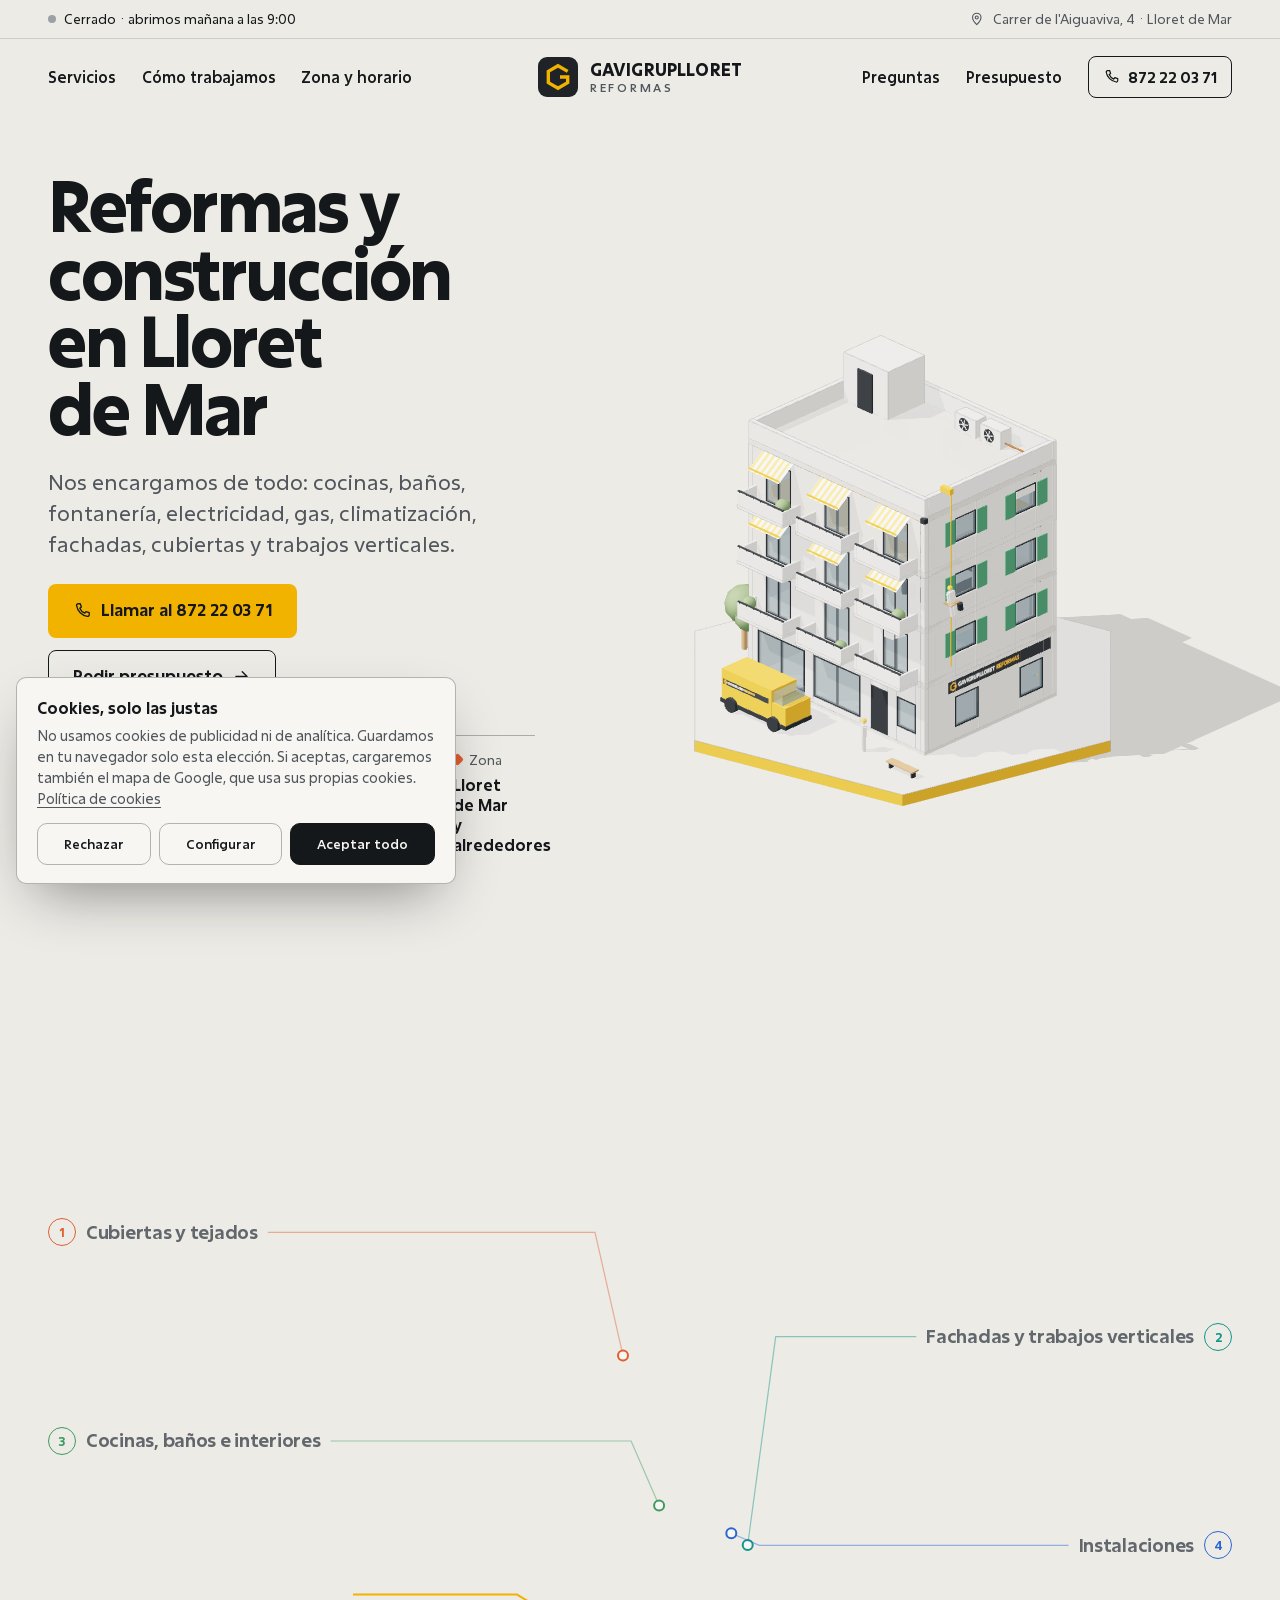
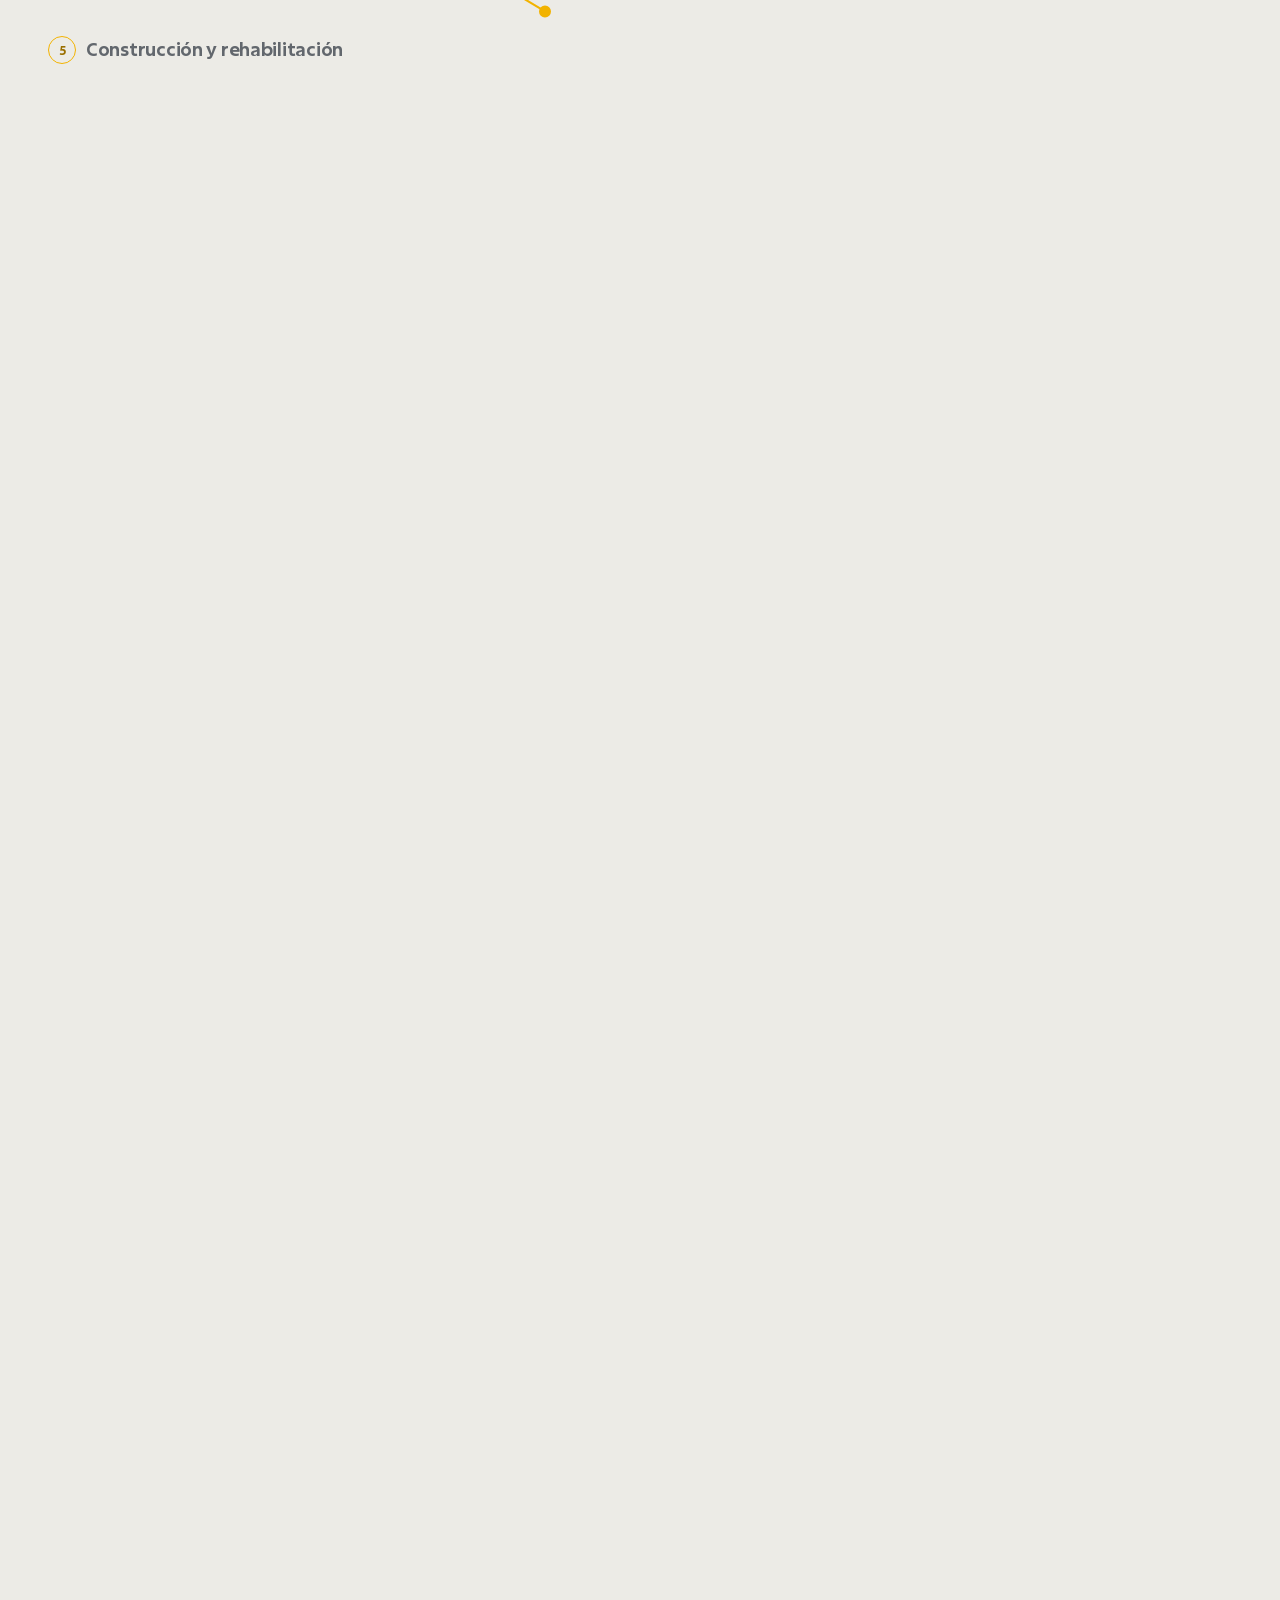
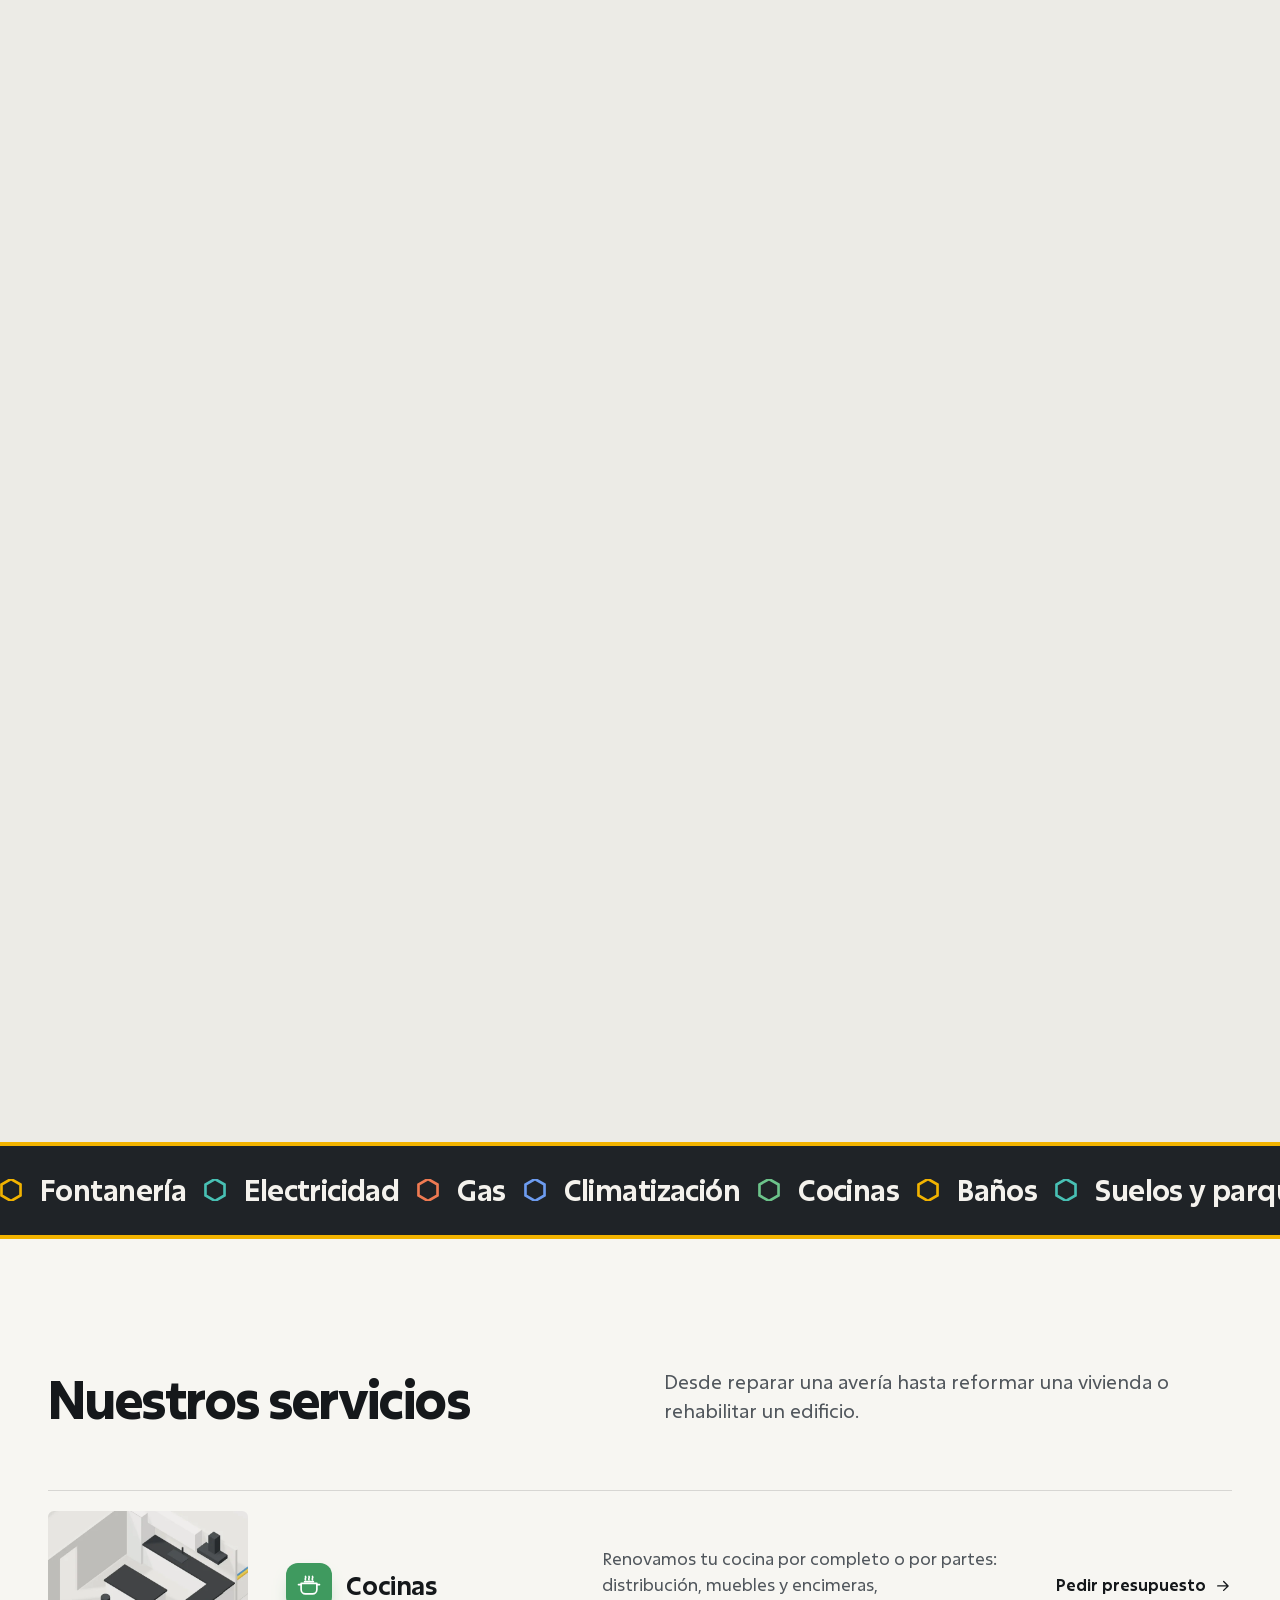
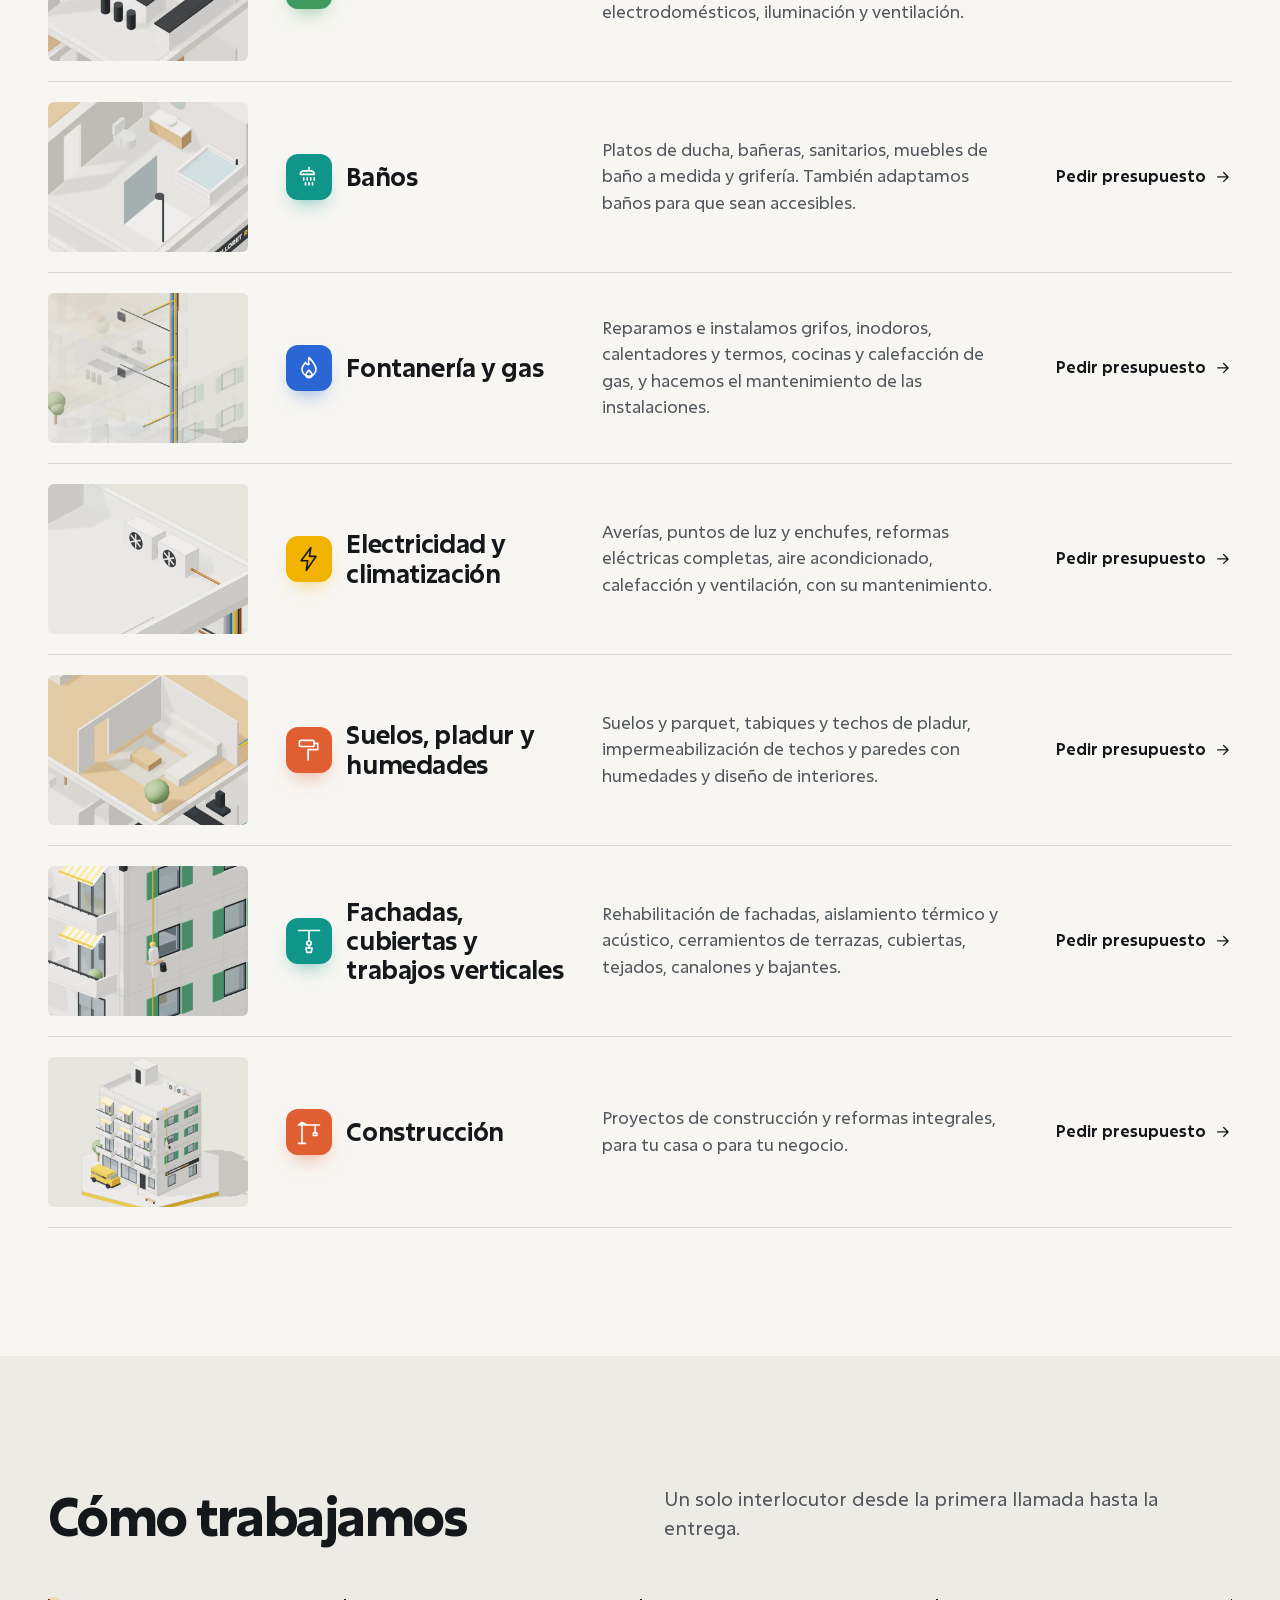
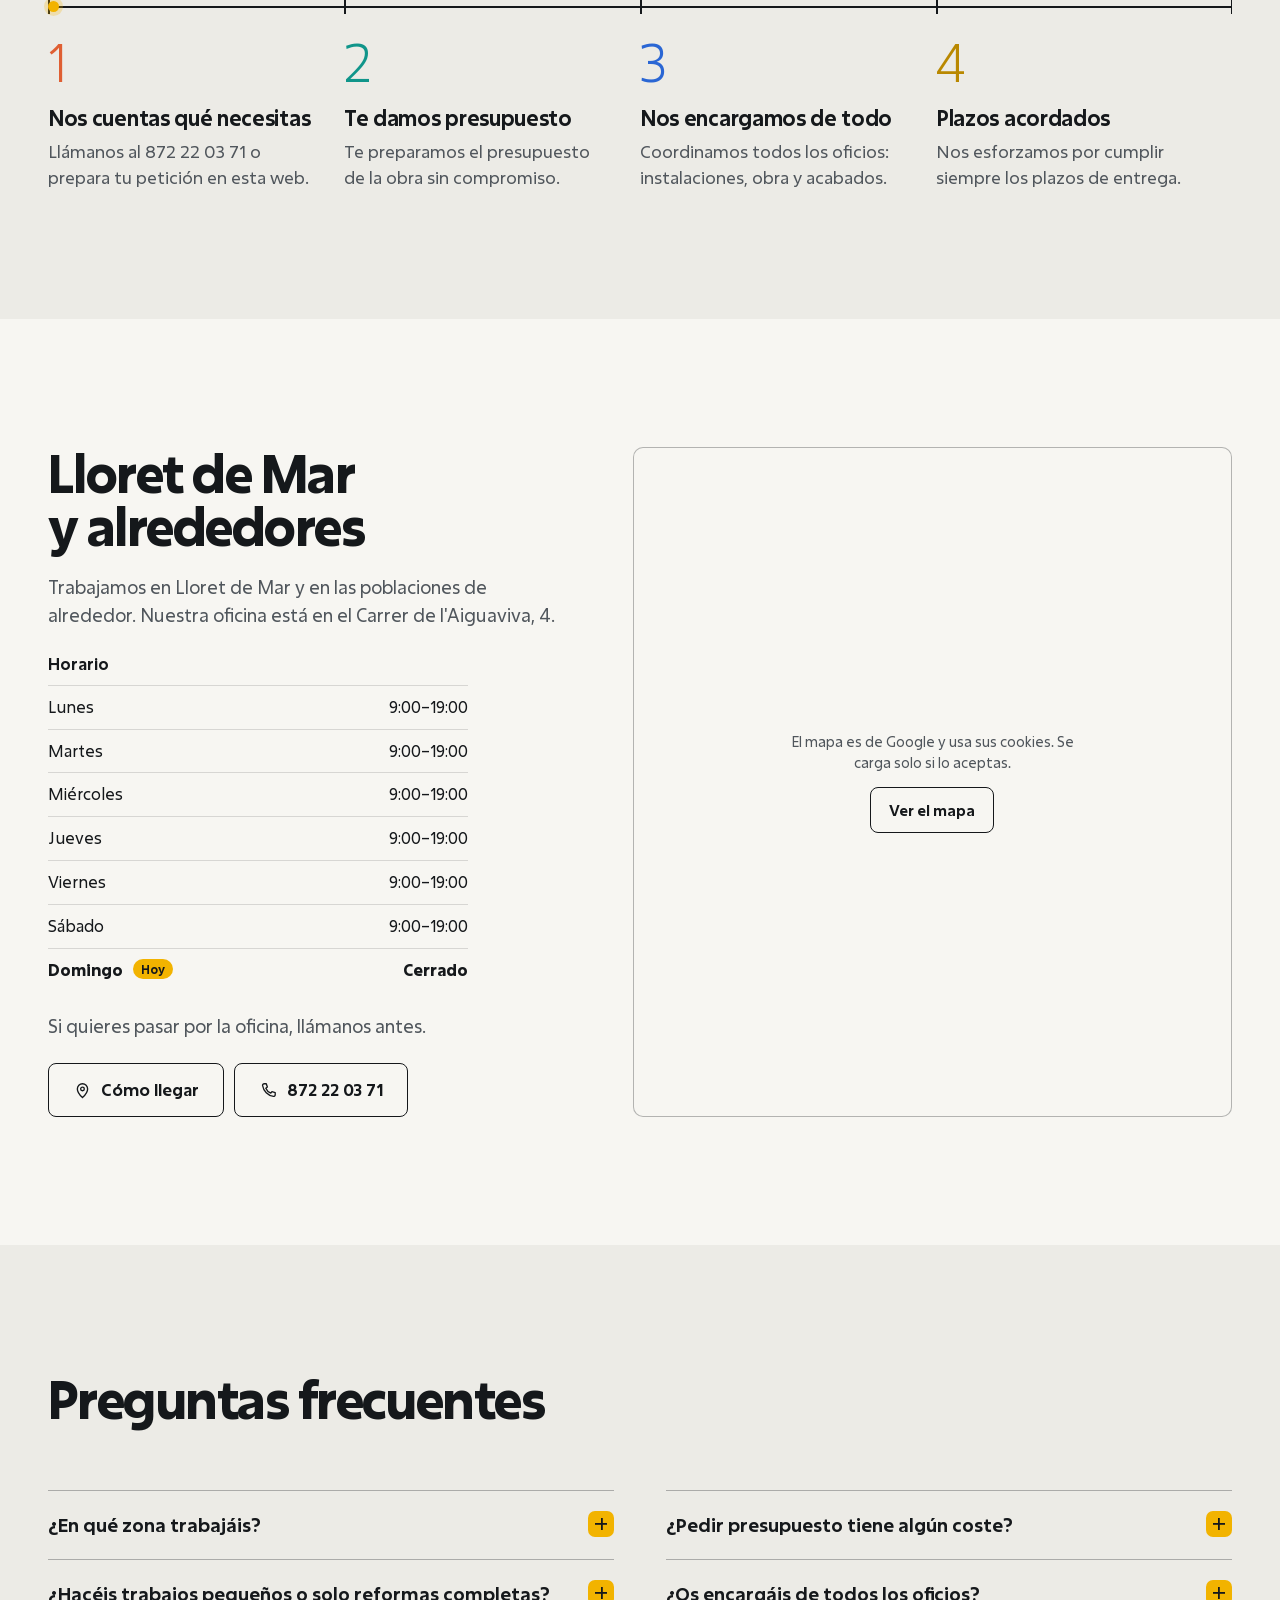
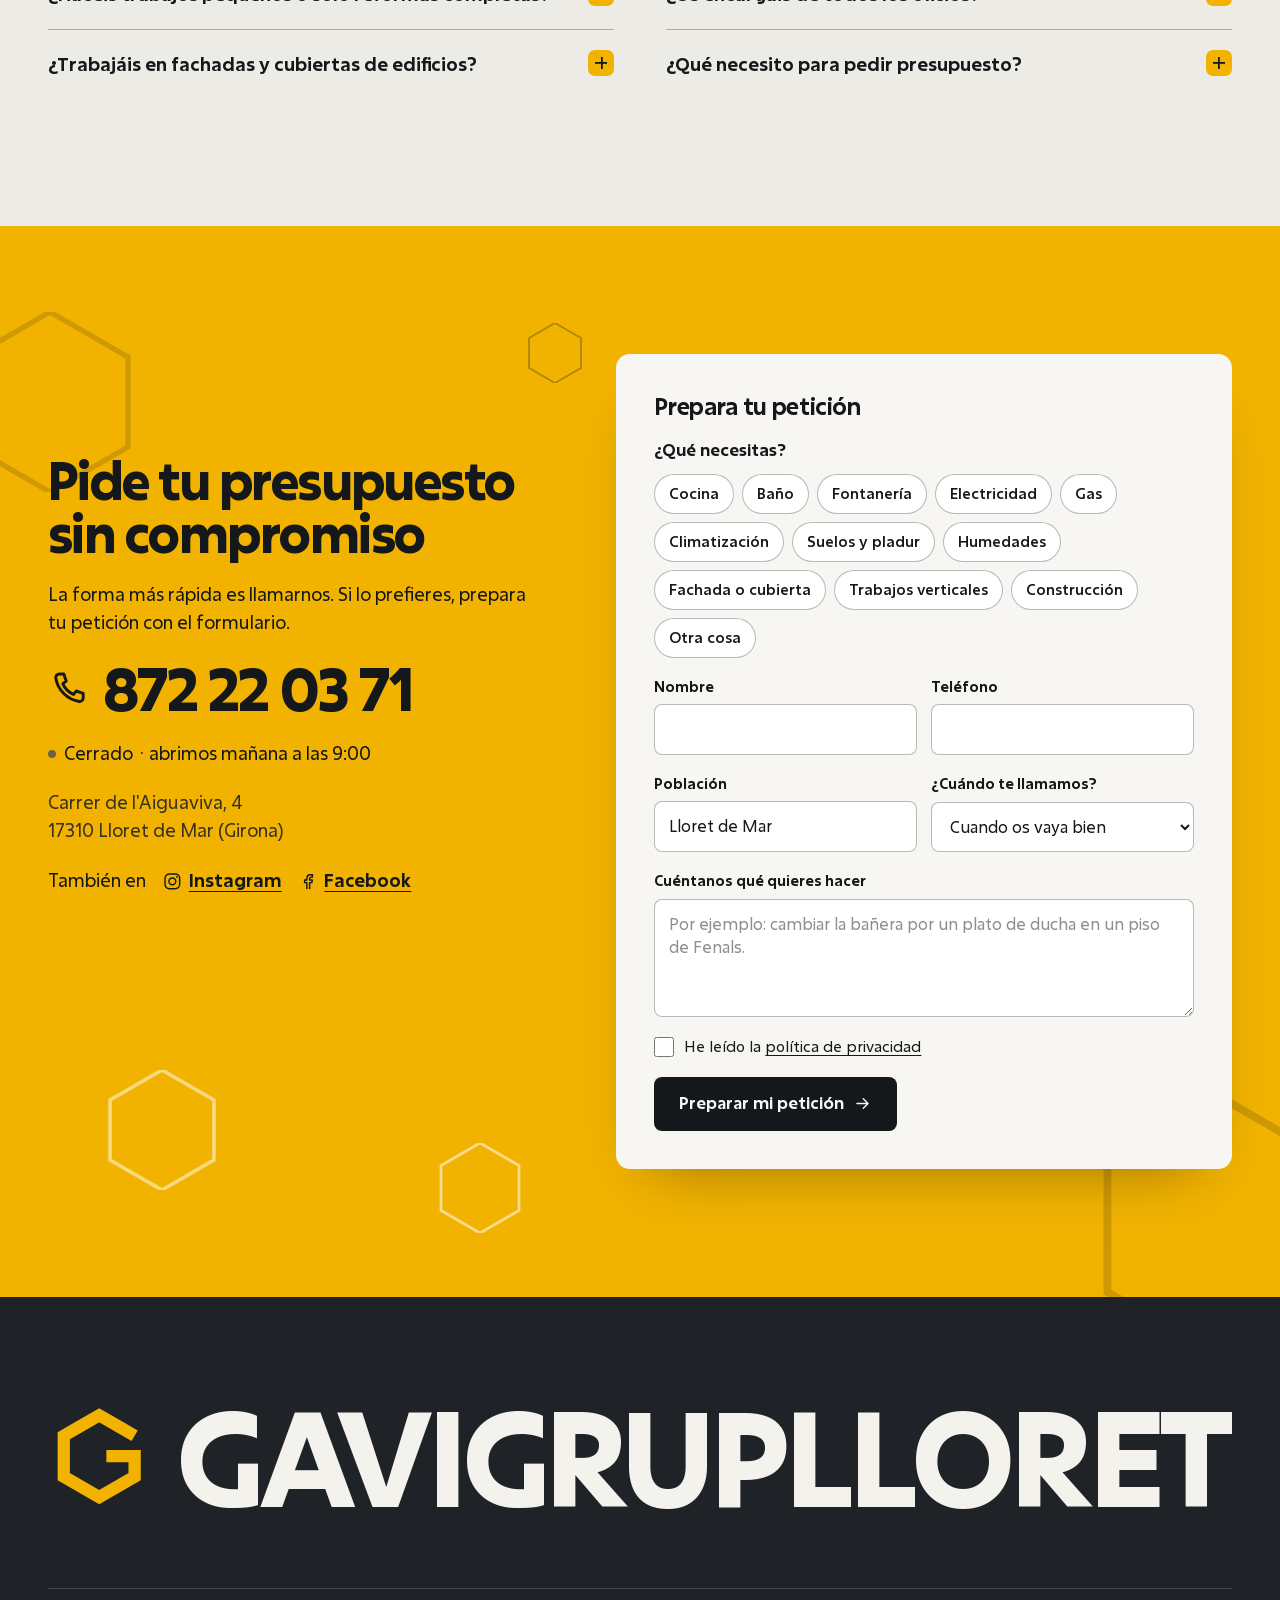
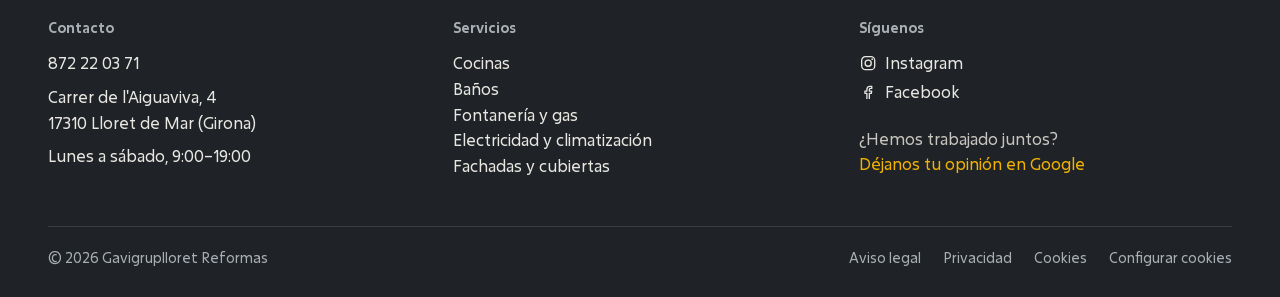
==== commit 7494b1d9: "Más color y vida, textos de la maqueta sin solapes y web solo en español - Maqueta: base hexagonal a" ====
--- a/index.html
+++ b/index.html
@@ -7,17 +7,12 @@
 <meta name="description" content="Reformas de cocinas y baños, fontanería, electricidad, gas, climatización, fachadas, cubiertas y trabajos verticales en Lloret de Mar y alrededores. Presupuesto sin compromiso: 872 22 03 71.">
 <meta name="theme-color" content="#ecebe6">
 <link rel="canonical" href="https://mariovalentinopavel.github.io/gavigruplloret-reformas/">
-<link rel="alternate" hreflang="es" href="https://mariovalentinopavel.github.io/gavigruplloret-reformas/">
-<link rel="alternate" hreflang="ca" href="https://mariovalentinopavel.github.io/gavigruplloret-reformas/?lang=ca">
-<link rel="alternate" hreflang="en" href="https://mariovalentinopavel.github.io/gavigruplloret-reformas/?lang=en">
-<link rel="alternate" hreflang="fr" href="https://mariovalentinopavel.github.io/gavigruplloret-reformas/?lang=fr">
-<link rel="alternate" hreflang="x-default" href="https://mariovalentinopavel.github.io/gavigruplloret-reformas/">
 <meta property="og:type" content="website">
 <meta property="og:site_name" content="Gavigruplloret Reformas">
 <meta property="og:title" content="Gavigruplloret Reformas · Reformas y construcción en Lloret de Mar">
 <meta property="og:description" content="Cocinas, baños, instalaciones, fachadas, cubiertas y trabajos verticales. Nos encargamos de todo. Lunes a sábado, 9:00–19:00.">
 <meta property="og:url" content="https://mariovalentinopavel.github.io/gavigruplloret-reformas/">
-<meta property="og:image" content="https://mariovalentinopavel.github.io/gavigruplloret-reformas/assets/share.jpg">
+<meta property="og:image" content="https://mariovalentinopavel.github.io/gavigruplloret-reformas/assets/share.jpg?v=2">
 <meta property="og:image:width" content="1200">
 <meta property="og:image:height" content="630">
 <meta property="og:locale" content="es_ES">
@@ -27,7 +22,7 @@
 <script>document.documentElement.classList.add('js')</script>
 <link rel="preload" href="assets/fonts/excon-var.woff2" as="font" type="font/woff2" crossorigin>
 <link rel="stylesheet" href="css/fonts.css?v=2">
-<link rel="stylesheet" href="css/style.css?v=6">
+<link rel="stylesheet" href="css/style.css?v=9">
 <link rel="stylesheet" href="css/legal.css?v=2">
 <script type="application/ld+json">
 {
@@ -37,7 +32,7 @@
   "description": "Reformas y construcción en Lloret de Mar: cocinas, baños, fontanería, electricidad, gas, climatización, rehabilitación de fachadas, cubiertas y trabajos verticales.",
   "url": "https://mariovalentinopavel.github.io/gavigruplloret-reformas/",
   "telephone": "+34 872 22 03 71",
-  "image": "https://mariovalentinopavel.github.io/gavigruplloret-reformas/assets/share.jpg",
+  "image": "https://mariovalentinopavel.github.io/gavigruplloret-reformas/assets/share.jpg?v=2",
   "address": { "@type": "PostalAddress", "streetAddress": "Carrer de l'Aiguaviva, 4", "postalCode": "17310", "addressLocality": "Lloret de Mar", "addressRegion": "Girona", "addressCountry": "ES" },
   "geo": { "@type": "GeoCoordinates", "latitude": 41.7048711, "longitude": 2.8430237 },
   "openingHoursSpecification": [{ "@type": "OpeningHoursSpecification", "dayOfWeek": ["Monday", "Tuesday", "Wednesday", "Thursday", "Friday", "Saturday"], "opens": "09:00", "closes": "19:00" }],
@@ -58,9 +53,17 @@
   <symbol id="i-mail" viewBox="0 0 24 24"><rect x="3.5" y="5.5" width="17" height="13" rx="2" fill="none" stroke="currentColor" stroke-width="1.7"/><path d="m4.5 7 7.5 6 7.5-6" fill="none" stroke="currentColor" stroke-width="1.7"/></symbol>
   <symbol id="i-wa" viewBox="0 0 24 24"><path d="M4.5 19.5l1.2-3.7A8 8 0 1 1 8.6 18.6Z" fill="none" stroke="currentColor" stroke-width="1.7" stroke-linejoin="round"/><path d="M9.2 8.6c.3-.6.6-.6 1-.6.3 0 .5.6.8 1.3.2.5-.6 1-.5 1.3a5 5 0 0 0 2.6 2.4c.4.1.8-.6 1.1-.8.3-.2 1.4.4 1.7.7.2.3-.2 1.3-.8 1.6-.6.3-1.6.4-3.3-.5a7.6 7.6 0 0 1-3.2-3.5c-.4-1-.1-1.6.6-1.9Z" fill="currentColor"/></symbol>
   <symbol id="i-check" viewBox="0 0 24 24"><path d="m5 12.5 4.5 4.5L19 7.5" fill="none" stroke="currentColor" stroke-width="2" stroke-linecap="round" stroke-linejoin="round"/></symbol>
+  <symbol id="x-pot" viewBox="0 0 32 32"><g class="a-steam"><path d="M12 9c-1.2-1.6 1.2-2.4 0-4M16 9c-1.2-1.6 1.2-2.4 0-4M20 9c-1.2-1.6 1.2-2.4 0-4"/></g><path d="M7 13h18v7a5 5 0 0 1-5 5h-8a5 5 0 0 1-5-5z"/><path d="M4 14.5h3M25 14.5h3M11 11h10"/></symbol>
+  <symbol id="x-shower" viewBox="0 0 32 32"><path d="M16 4v4M10 8h8a4 4 0 0 1 4 4H6a4 4 0 0 1 4-4z" transform="translate(0 1)"/><g class="a-drops"><path d="M10 17v2.5M14 17v2.5M18 17v2.5M22 17v2.5M12 22.5V25M16 22.5V25M20 22.5V25"/></g></symbol>
+  <symbol id="x-flame" viewBox="0 0 32 32"><g class="a-flame"><path d="M16 4c4.5 5 8 8.2 8 13.5a8 8 0 0 1-16 0c0-3.8 2.6-5.6 4-8 1.2 2.4 2.6 3 4 2.2-1.2-2.6-.4-5.2 0-7.7z"/><path d="M16 27a3.4 3.4 0 0 1-3.4-3.4c0-2.2 2-3.4 3.4-5.2 1.4 1.8 3.4 3 3.4 5.2A3.4 3.4 0 0 1 16 27z"/></g></symbol>
+  <symbol id="x-bolt" viewBox="0 0 32 32"><path class="a-bolt" d="M18 3 7 18h7.5L13 29l11-16h-7.5z"/></symbol>
+  <symbol id="x-roller" viewBox="0 0 32 32"><g class="a-roll"><rect x="5" y="5" width="17" height="7" rx="2"/><path d="M22 8.5h4v7H15v4"/><path d="M15 19.5v8"/></g></symbol>
+  <symbol id="x-rope" viewBox="0 0 32 32"><path d="M4 4h24"/><g class="a-swing"><path d="M16 4v12"/><circle cx="16" cy="18.5" r="2.5"/><path d="M12.5 24h7l-1 5h-5z"/><path d="M16 21v3"/></g></symbol>
+  <symbol id="x-crane" viewBox="0 0 32 32"><path d="M8 29V5M4 8h24M8 5l-4 3M8 5l6 3M4 29h8"/><g class="a-hook"><path d="M23 8v9"/><path d="M21 17h4v3h-4z"/></g></symbol>
+  <symbol id="x-hex" viewBox="-50 -50 100 100"><path d="M43.3 -25 0 -50 -43.3 -25 -43.3 25 0 50 43.3 25Z"/></symbol>
 </svg>
 
-<a class="skip" href="#main" data-i18n="skip">Saltar al contenido</a>
+<a class="skip" href="#main">Saltar al contenido</a>
 
 <canvas id="maqueta" class="maqueta" aria-hidden="true"></canvas>
 
@@ -68,42 +71,36 @@
   <div class="wrap bar-in">
     <p class="bar-status"><span class="dot" aria-hidden="true"></span><span data-status>Lunes a sábado, 9:00–19:00</span></p>
     <p class="bar-addr"><svg class="ic" aria-hidden="true"><use href="#i-pin"/></svg><span>Carrer de l'Aiguaviva, 4 · Lloret de Mar</span></p>
-    <div class="langs" role="group" aria-label="Idioma" data-i18n-attr="aria-label:langs">
-      <button type="button" data-lang="es" aria-pressed="true" lang="es">ES</button>
-      <button type="button" data-lang="ca" aria-pressed="false" lang="ca">CA</button>
-      <button type="button" data-lang="en" aria-pressed="false" lang="en">EN</button>
-      <button type="button" data-lang="fr" aria-pressed="false" lang="fr">FR</button>
-    </div>
   </div>
 </div>
 
 <header class="hd">
   <div class="wrap hd-in">
-    <button class="hd-menu" type="button" aria-expanded="false" aria-controls="menu" data-i18n-attr="aria-label:menuOpen" aria-label="Abrir el menú"><span></span><span></span></button>
-    <nav class="hd-nav hd-l" aria-label="Secciones" data-i18n-attr="aria-label:navLabel">
-      <a href="#servicios" data-i18n="navServ">Servicios</a>
-      <a href="#como-trabajamos" data-i18n="navProc">Cómo trabajamos</a>
-      <a href="#zona" data-i18n="navZona">Zona y horario</a>
+    <button class="hd-menu" type="button" aria-expanded="false" aria-controls="menu" aria-label="Abrir el menú"><span></span><span></span></button>
+    <nav class="hd-nav hd-l" aria-label="Secciones">
+      <a href="#servicios">Servicios</a>
+      <a href="#como-trabajamos">Cómo trabajamos</a>
+      <a href="#zona">Zona y horario</a>
     </nav>
-    <a class="brand" href="#top" aria-label="Gavigruplloret Reformas, inicio" data-i18n-attr="aria-label:brandHome">
+    <a class="brand" href="#top" aria-label="Gavigruplloret Reformas, inicio">
       <svg class="brand-g" viewBox="0 0 100 100" aria-hidden="true"><use href="#g-mark" width="100" height="100"/></svg>
-      <span class="brand-t"><b>GAVIGRUPLLORET</b><span data-i18n="brandSub">Reformas</span></span>
+      <span class="brand-t"><b>GAVIGRUPLLORET</b><span>Reformas</span></span>
     </a>
-    <nav class="hd-nav hd-r" aria-label="Contacto" data-i18n-attr="aria-label:navLabel2">
-      <a href="#preguntas" data-i18n="navFaq">Preguntas</a>
-      <a href="#presupuesto" data-i18n="navQuote">Presupuesto</a>
+    <nav class="hd-nav hd-r" aria-label="Contacto">
+      <a href="#preguntas">Preguntas</a>
+      <a href="#presupuesto">Presupuesto</a>
       <a class="btn btn-ghost btn-s" href="tel:+34872220371" data-call><svg class="ic" aria-hidden="true"><use href="#i-phone"/></svg><span>872 22 03 71</span></a>
     </nav>
-    <a class="hd-call" href="tel:+34872220371" data-i18n-attr="aria-label:callAria" aria-label="Llamar al 872 22 03 71"><svg class="ic" aria-hidden="true"><use href="#i-phone"/></svg></a>
+    <a class="hd-call" href="tel:+34872220371" aria-label="Llamar al 872 22 03 71"><svg class="ic" aria-hidden="true"><use href="#i-phone"/></svg></a>
   </div>
   <div class="menu" id="menu" hidden>
-    <nav class="wrap menu-in" aria-label="Menú" data-i18n-attr="aria-label:menu">
-      <a href="#servicios" data-i18n="navServ">Servicios</a>
-      <a href="#como-trabajamos" data-i18n="navProc">Cómo trabajamos</a>
-      <a href="#zona" data-i18n="navZona">Zona y horario</a>
-      <a href="#preguntas" data-i18n="navFaq">Preguntas</a>
-      <a href="#presupuesto" data-i18n="navQuote">Presupuesto</a>
-      <a class="btn btn-main" href="tel:+34872220371" data-call><svg class="ic" aria-hidden="true"><use href="#i-phone"/></svg><span data-i18n="callShort">Llamar al 872 22 03 71</span></a>
+    <nav class="wrap menu-in" aria-label="Menú">
+      <a href="#servicios">Servicios</a>
+      <a href="#como-trabajamos">Cómo trabajamos</a>
+      <a href="#zona">Zona y horario</a>
+      <a href="#preguntas">Preguntas</a>
+      <a href="#presupuesto">Presupuesto</a>
+      <a class="btn btn-main" href="tel:+34872220371" data-call><svg class="ic" aria-hidden="true"><use href="#i-phone"/></svg><span>Llamar al 872 22 03 71</span></a>
     </nav>
   </div>
 </header>
@@ -112,104 +109,111 @@
   <section class="hero" id="top" aria-labelledby="h1">
     <div class="wrap hero-in">
       <div class="hero-txt">
-        <h1 id="h1" class="h1" data-i18n="h1" data-split>Reformas y construcción en Lloret de Mar</h1>
-        <p class="lead" data-i18n="lead" data-in>Nos encargamos de todo: cocinas, baños, fontanería, electricidad, gas, climatización, fachadas, cubiertas y trabajos verticales.</p>
+        <h1 id="h1" class="h1" data-split>Reformas y construcción en Lloret de Mar</h1>
+        <p class="lead" data-in>Nos encargamos de todo: cocinas, baños, fontanería, electricidad, gas, climatización, fachadas, cubiertas y trabajos verticales.</p>
         <div class="cta" data-in>
-          <a class="btn btn-main" href="tel:+34872220371" data-call><svg class="ic" aria-hidden="true"><use href="#i-phone"/></svg><span data-i18n="callLong">Llamar al 872 22 03 71</span></a>
-          <a class="btn btn-ghost" href="#presupuesto"><span data-i18n="ctaQuote">Pedir presupuesto</span><svg class="ic" aria-hidden="true"><use href="#i-arrow"/></svg></a>
+          <a class="btn btn-main" href="tel:+34872220371" data-call><svg class="ic" aria-hidden="true"><use href="#i-phone"/></svg><span>Llamar al 872 22 03 71</span></a>
+          <a class="btn btn-ghost" href="#presupuesto"><span>Pedir presupuesto</span><svg class="ic" aria-hidden="true"><use href="#i-arrow"/></svg></a>
         </div>
         <dl class="facts" data-in>
-          <div><dt data-i18n="fHours">Horario</dt><dd data-i18n="fHoursV">Lunes a sábado, <span class="nw">9:00–19:00</span></dd></div>
-          <div><dt data-i18n="fQuote">Presupuesto</dt><dd data-i18n="fQuoteV">Sin compromiso</dd></div>
-          <div><dt data-i18n="fZone">Zona</dt><dd data-i18n="fZoneV">Lloret de Mar y alrededores</dd></div>
+          <div><dt><i class="f-dot" style="--lc: var(--c-base)"></i>Horario</dt><dd>Lunes a sábado, <span class="nw">9:00–19:00</span></dd></div>
+          <div><dt><i class="f-dot" style="--lc: var(--c-floor)"></i>Presupuesto</dt><dd>Sin compromiso</dd></div>
+          <div><dt><i class="f-dot" style="--lc: var(--c-roof)"></i>Zona</dt><dd>Lloret de Mar y alrededores</dd></div>
         </dl>
       </div>
-      <div class="hero-stage stage" data-stage="hero" aria-hidden="true"><img class="stage-fallback" src="assets/img/maqueta-montada.webp" alt="" width="1200" height="1100" loading="lazy" decoding="async"></div>
+      <div class="hero-stage stage" data-stage="hero" aria-hidden="true"><img class="stage-fallback" src="assets/img/maqueta-montada.webp?v=2" alt="" width="1200" height="1100" loading="lazy" decoding="async"></div>
     </div>
   </section>
 
   <section class="todo" id="todo" aria-labelledby="todo-h">
     <div class="todo-pin">
       <div class="wrap todo-head">
-        <h2 id="todo-h" class="h2" data-i18n="todoH">Todo en reformas</h2>
-        <p class="todo-sub" data-i18n="todoP">Cubiertas, fachadas, viviendas e instalaciones: nos encargamos de cada parte de la obra.</p>
-      </div>
-      <div class="todo-stage stage" data-stage="todo" aria-hidden="true"><img class="stage-fallback" src="assets/img/maqueta-despiece.webp" alt="" width="1200" height="1100" loading="lazy" decoding="async"></div>
+        <h2 id="todo-h" class="h2">Todo en reformas</h2>
+        <p class="todo-sub">Cubiertas, fachadas, viviendas e instalaciones: nos encargamos de cada parte de la obra.</p>
+      </div>
+      <div class="todo-stage stage" data-stage="todo" aria-hidden="true"><img class="stage-fallback" src="assets/img/maqueta-despiece.webp?v=2" alt="" width="1200" height="1100" loading="lazy" decoding="async"></div>
       <svg class="leaders" aria-hidden="true"></svg>
-      <ol class="layers" aria-label="Partes de la obra" data-i18n-attr="aria-label:layersAria">
+      <ol class="layers" aria-label="Partes de la obra">
         <li class="ly" data-tag="roof" data-side="l">
-          <button type="button" class="ly-btn" data-focus="roof"><span class="ly-n">1</span><span class="ly-t" data-i18n="lyRoof">Cubiertas y tejados</span></button>
-          <ul class="ly-list"><li data-i18n="lyRoof1">Reparación e instalación de cubiertas y tejados</li><li data-i18n="lyRoof2">Canalones y bajantes</li><li data-i18n="lyRoof3">Impermeabilización y humedades</li></ul>
+          <button type="button" class="ly-btn" data-focus="roof"><span class="ly-n">1</span><span class="ly-t">Cubiertas y tejados</span></button>
+          <ul class="ly-list"><li>Reparación e instalación de cubiertas y tejados</li><li>Canalones y bajantes</li><li>Impermeabilización y humedades</li></ul>
         </li>
         <li class="ly" data-tag="facade" data-side="r">
-          <button type="button" class="ly-btn" data-focus="facade"><span class="ly-n">2</span><span class="ly-t" data-i18n="lyFac">Fachadas y trabajos verticales</span></button>
-          <ul class="ly-list"><li data-i18n="lyFac1">Rehabilitación de fachadas</li><li data-i18n="lyFac2">Trabajos verticales</li><li data-i18n="lyFac3">Aislamiento térmico y acústico</li><li data-i18n="lyFac4">Cerramientos de terrazas</li></ul>
+          <button type="button" class="ly-btn" data-focus="facade"><span class="ly-n">2</span><span class="ly-t">Fachadas y trabajos verticales</span></button>
+          <ul class="ly-list"><li>Rehabilitación de fachadas</li><li>Trabajos verticales</li><li>Aislamiento térmico y acústico</li><li>Cerramientos de terrazas</li></ul>
         </li>
         <li class="ly" data-tag="floor" data-side="l">
-          <button type="button" class="ly-btn" data-focus="floor"><span class="ly-n">3</span><span class="ly-t" data-i18n="lyFloor">Cocinas, baños e interiores</span></button>
-          <ul class="ly-list"><li data-i18n="lyFloor1">Reformas de cocinas</li><li data-i18n="lyFloor2">Reformas de baños</li><li data-i18n="lyFloor3">Suelos y parquet</li><li data-i18n="lyFloor4">Pladur: tabiques y techos</li><li data-i18n="lyFloor5">Diseño de interiores</li></ul>
+          <button type="button" class="ly-btn" data-focus="floor"><span class="ly-n">3</span><span class="ly-t">Cocinas, baños e interiores</span></button>
+          <ul class="ly-list"><li>Reformas de cocinas</li><li>Reformas de baños</li><li>Suelos y parquet</li><li>Pladur: tabiques y techos</li><li>Diseño de interiores</li></ul>
         </li>
         <li class="ly" data-tag="inst" data-side="r">
-          <button type="button" class="ly-btn" data-focus="inst"><span class="ly-n">4</span><span class="ly-t" data-i18n="lyInst">Instalaciones</span></button>
-          <ul class="ly-list"><li data-i18n="lyInst1">Fontanería</li><li data-i18n="lyInst2">Electricidad</li><li data-i18n="lyInst3">Gas</li><li data-i18n="lyInst4">Climatización</li></ul>
+          <button type="button" class="ly-btn" data-focus="inst"><span class="ly-n">4</span><span class="ly-t">Instalaciones</span></button>
+          <ul class="ly-list"><li>Fontanería</li><li>Electricidad</li><li>Gas</li><li>Climatización</li></ul>
         </li>
         <li class="ly" data-tag="base" data-side="l">
-          <button type="button" class="ly-btn" data-focus="base"><span class="ly-n">5</span><span class="ly-t" data-i18n="lyBase">Construcción y rehabilitación</span></button>
-          <ul class="ly-list"><li data-i18n="lyBase1">Proyectos de construcción y reformas</li><li data-i18n="lyBase2">Rehabilitación de edificios</li><li data-i18n="lyBase3">Para tu casa o tu negocio</li></ul>
+          <button type="button" class="ly-btn" data-focus="base"><span class="ly-n">5</span><span class="ly-t">Construcción y rehabilitación</span></button>
+          <ul class="ly-list"><li>Proyectos de construcción y reformas</li><li>Rehabilitación de edificios</li><li>Para tu casa o tu negocio</li></ul>
         </li>
       </ol>
       <div class="todo-steps" aria-hidden="true"><span></span><span></span><span></span><span></span><span></span></div>
+    </div>
+  </section>
+
+  <section class="trades" aria-label="Oficios que hacemos">
+    <div class="trades-track">
+      <ul class="trades-row"><li><svg class="tr-ic" aria-hidden="true"><use href="#x-hex"/></svg>Fontanería</li><li><svg class="tr-ic" aria-hidden="true"><use href="#x-hex"/></svg>Electricidad</li><li><svg class="tr-ic" aria-hidden="true"><use href="#x-hex"/></svg>Gas</li><li><svg class="tr-ic" aria-hidden="true"><use href="#x-hex"/></svg>Climatización</li><li><svg class="tr-ic" aria-hidden="true"><use href="#x-hex"/></svg>Cocinas</li><li><svg class="tr-ic" aria-hidden="true"><use href="#x-hex"/></svg>Baños</li><li><svg class="tr-ic" aria-hidden="true"><use href="#x-hex"/></svg>Suelos y parquet</li><li><svg class="tr-ic" aria-hidden="true"><use href="#x-hex"/></svg>Pladur</li><li><svg class="tr-ic" aria-hidden="true"><use href="#x-hex"/></svg>Humedades</li><li><svg class="tr-ic" aria-hidden="true"><use href="#x-hex"/></svg>Fachadas</li><li><svg class="tr-ic" aria-hidden="true"><use href="#x-hex"/></svg>Cubiertas</li><li><svg class="tr-ic" aria-hidden="true"><use href="#x-hex"/></svg>Canalones</li><li><svg class="tr-ic" aria-hidden="true"><use href="#x-hex"/></svg>Trabajos verticales</li><li><svg class="tr-ic" aria-hidden="true"><use href="#x-hex"/></svg>Construcción</li></ul>
+      <ul class="trades-row" aria-hidden="true"><li><svg class="tr-ic" aria-hidden="true"><use href="#x-hex"/></svg>Fontanería</li><li><svg class="tr-ic" aria-hidden="true"><use href="#x-hex"/></svg>Electricidad</li><li><svg class="tr-ic" aria-hidden="true"><use href="#x-hex"/></svg>Gas</li><li><svg class="tr-ic" aria-hidden="true"><use href="#x-hex"/></svg>Climatización</li><li><svg class="tr-ic" aria-hidden="true"><use href="#x-hex"/></svg>Cocinas</li><li><svg class="tr-ic" aria-hidden="true"><use href="#x-hex"/></svg>Baños</li><li><svg class="tr-ic" aria-hidden="true"><use href="#x-hex"/></svg>Suelos y parquet</li><li><svg class="tr-ic" aria-hidden="true"><use href="#x-hex"/></svg>Pladur</li><li><svg class="tr-ic" aria-hidden="true"><use href="#x-hex"/></svg>Humedades</li><li><svg class="tr-ic" aria-hidden="true"><use href="#x-hex"/></svg>Fachadas</li><li><svg class="tr-ic" aria-hidden="true"><use href="#x-hex"/></svg>Cubiertas</li><li><svg class="tr-ic" aria-hidden="true"><use href="#x-hex"/></svg>Canalones</li><li><svg class="tr-ic" aria-hidden="true"><use href="#x-hex"/></svg>Trabajos verticales</li><li><svg class="tr-ic" aria-hidden="true"><use href="#x-hex"/></svg>Construcción</li></ul>
     </div>
   </section>
 
   <section class="svc" id="servicios" aria-labelledby="svc-h">
     <div class="wrap">
       <header class="sec-head">
-        <h2 id="svc-h" class="h2" data-i18n="svcH">Nuestros servicios</h2>
-        <p data-i18n="svcP">Desde reparar una avería hasta reformar una vivienda o rehabilitar un edificio.</p>
+        <h2 id="svc-h" class="h2">Nuestros servicios</h2>
+        <p>Desde reparar una avería hasta reformar una vivienda o rehabilitar un edificio.</p>
       </header>
       <ul class="svc-list">
         <li class="svc-row" id="cocinas">
-          <img class="svc-img" src="assets/img/s-cocina.webp" alt="" width="640" height="480" loading="lazy" decoding="async">
-          <h3 data-i18n="sKit">Cocinas</h3>
-          <p data-i18n="sKitP">Renovamos tu cocina por completo o por partes: distribución, muebles y encimeras, electrodomésticos, iluminación y ventilación.</p>
-          <a class="svc-go" href="#presupuesto" data-need="kitchen"><span data-i18n="sGo">Pedir presupuesto</span><svg class="ic" aria-hidden="true"><use href="#i-arrow"/></svg></a>
+          <img class="svc-img" src="assets/img/s-cocina.webp?v=2" alt="" width="640" height="480" loading="lazy" decoding="async">
+          <h3><span class="svc-ic" style="--lc: var(--c-floor)" aria-hidden="true"><svg><use href="#x-pot"/></svg></span>Cocinas</h3>
+          <p>Renovamos tu cocina por completo o por partes: distribución, muebles y encimeras, electrodomésticos, iluminación y ventilación.</p>
+          <a class="svc-go" href="#presupuesto" data-need="kitchen"><span>Pedir presupuesto</span><svg class="ic" aria-hidden="true"><use href="#i-arrow"/></svg></a>
         </li>
         <li class="svc-row" id="banos">
-          <img class="svc-img" src="assets/img/s-bano.webp" alt="" width="640" height="480" loading="lazy" decoding="async">
-          <h3 data-i18n="sBath">Baños</h3>
-          <p data-i18n="sBathP">Platos de ducha, bañeras, sanitarios, muebles de baño a medida y grifería. También adaptamos baños para que sean accesibles.</p>
-          <a class="svc-go" href="#presupuesto" data-need="bath"><span data-i18n="sGo">Pedir presupuesto</span><svg class="ic" aria-hidden="true"><use href="#i-arrow"/></svg></a>
+          <img class="svc-img" src="assets/img/s-bano.webp?v=2" alt="" width="640" height="480" loading="lazy" decoding="async">
+          <h3><span class="svc-ic" style="--lc: var(--c-fac)" aria-hidden="true"><svg><use href="#x-shower"/></svg></span>Baños</h3>
+          <p>Platos de ducha, bañeras, sanitarios, muebles de baño a medida y grifería. También adaptamos baños para que sean accesibles.</p>
+          <a class="svc-go" href="#presupuesto" data-need="bath"><span>Pedir presupuesto</span><svg class="ic" aria-hidden="true"><use href="#i-arrow"/></svg></a>
         </li>
         <li class="svc-row" id="fontaneria-gas">
-          <img class="svc-img" src="assets/img/s-instalaciones.webp" alt="" width="640" height="480" loading="lazy" decoding="async">
-          <h3 data-i18n="sPlumb">Fontanería y gas</h3>
-          <p data-i18n="sPlumbP">Reparamos e instalamos grifos, inodoros, calentadores y termos, cocinas y calefacción de gas, y hacemos el mantenimiento de las instalaciones.</p>
-          <a class="svc-go" href="#presupuesto" data-need="plumbing"><span data-i18n="sGo">Pedir presupuesto</span><svg class="ic" aria-hidden="true"><use href="#i-arrow"/></svg></a>
+          <img class="svc-img" src="assets/img/s-instalaciones.webp?v=2" alt="" width="640" height="480" loading="lazy" decoding="async">
+          <h3><span class="svc-ic" style="--lc: var(--c-inst)" aria-hidden="true"><svg><use href="#x-flame"/></svg></span>Fontanería y gas</h3>
+          <p>Reparamos e instalamos grifos, inodoros, calentadores y termos, cocinas y calefacción de gas, y hacemos el mantenimiento de las instalaciones.</p>
+          <a class="svc-go" href="#presupuesto" data-need="plumbing"><span>Pedir presupuesto</span><svg class="ic" aria-hidden="true"><use href="#i-arrow"/></svg></a>
         </li>
         <li class="svc-row" id="electricidad-clima">
-          <img class="svc-img" src="assets/img/s-clima.webp" alt="" width="640" height="480" loading="lazy" decoding="async">
-          <h3 data-i18n="sElec">Electricidad y climatización</h3>
-          <p data-i18n="sElecP">Averías, puntos de luz y enchufes, reformas eléctricas completas, aire acondicionado, calefacción y ventilación, con su mantenimiento.</p>
-          <a class="svc-go" href="#presupuesto" data-need="electric"><span data-i18n="sGo">Pedir presupuesto</span><svg class="ic" aria-hidden="true"><use href="#i-arrow"/></svg></a>
+          <img class="svc-img" src="assets/img/s-clima.webp?v=2" alt="" width="640" height="480" loading="lazy" decoding="async">
+          <h3><span class="svc-ic" style="--lc: var(--c-base)" aria-hidden="true"><svg><use href="#x-bolt"/></svg></span>Electricidad y climatización</h3>
+          <p>Averías, puntos de luz y enchufes, reformas eléctricas completas, aire acondicionado, calefacción y ventilación, con su mantenimiento.</p>
+          <a class="svc-go" href="#presupuesto" data-need="electric"><span>Pedir presupuesto</span><svg class="ic" aria-hidden="true"><use href="#i-arrow"/></svg></a>
         </li>
         <li class="svc-row" id="interiores">
-          <img class="svc-img" src="assets/img/s-interiores.webp" alt="" width="640" height="480" loading="lazy" decoding="async">
-          <h3 data-i18n="sInt">Suelos, pladur y humedades</h3>
-          <p data-i18n="sIntP">Suelos y parquet, tabiques y techos de pladur, impermeabilización de techos y paredes con humedades y diseño de interiores.</p>
-          <a class="svc-go" href="#presupuesto" data-need="interior"><span data-i18n="sGo">Pedir presupuesto</span><svg class="ic" aria-hidden="true"><use href="#i-arrow"/></svg></a>
+          <img class="svc-img" src="assets/img/s-interiores.webp?v=2" alt="" width="640" height="480" loading="lazy" decoding="async">
+          <h3><span class="svc-ic" style="--lc: var(--c-roof)" aria-hidden="true"><svg><use href="#x-roller"/></svg></span>Suelos, pladur y humedades</h3>
+          <p>Suelos y parquet, tabiques y techos de pladur, impermeabilización de techos y paredes con humedades y diseño de interiores.</p>
+          <a class="svc-go" href="#presupuesto" data-need="interior"><span>Pedir presupuesto</span><svg class="ic" aria-hidden="true"><use href="#i-arrow"/></svg></a>
         </li>
         <li class="svc-row" id="fachadas">
-          <img class="svc-img" src="assets/img/s-fachada.webp" alt="" width="640" height="480" loading="lazy" decoding="async">
-          <h3 data-i18n="sFac">Fachadas, cubiertas y trabajos verticales</h3>
-          <p data-i18n="sFacP">Rehabilitación de fachadas, aislamiento térmico y acústico, cerramientos de terrazas, cubiertas, tejados, canalones y bajantes.</p>
-          <a class="svc-go" href="#presupuesto" data-need="facade"><span data-i18n="sGo">Pedir presupuesto</span><svg class="ic" aria-hidden="true"><use href="#i-arrow"/></svg></a>
+          <img class="svc-img" src="assets/img/s-fachada.webp?v=2" alt="" width="640" height="480" loading="lazy" decoding="async">
+          <h3><span class="svc-ic" style="--lc: var(--c-fac)" aria-hidden="true"><svg><use href="#x-rope"/></svg></span>Fachadas, cubiertas y trabajos verticales</h3>
+          <p>Rehabilitación de fachadas, aislamiento térmico y acústico, cerramientos de terrazas, cubiertas, tejados, canalones y bajantes.</p>
+          <a class="svc-go" href="#presupuesto" data-need="facade"><span>Pedir presupuesto</span><svg class="ic" aria-hidden="true"><use href="#i-arrow"/></svg></a>
         </li>
         <li class="svc-row" id="construccion">
-          <img class="svc-img" src="assets/img/s-construccion.webp" alt="" width="640" height="480" loading="lazy" decoding="async">
-          <h3 data-i18n="sBuild">Construcción</h3>
-          <p data-i18n="sBuildP">Proyectos de construcción y reformas integrales, para tu casa o para tu negocio.</p>
-          <a class="svc-go" href="#presupuesto" data-need="build"><span data-i18n="sGo">Pedir presupuesto</span><svg class="ic" aria-hidden="true"><use href="#i-arrow"/></svg></a>
+          <img class="svc-img" src="assets/img/s-construccion.webp?v=2" alt="" width="640" height="480" loading="lazy" decoding="async">
+          <h3><span class="svc-ic" style="--lc: var(--c-roof)" aria-hidden="true"><svg><use href="#x-crane"/></svg></span>Construcción</h3>
+          <p>Proyectos de construcción y reformas integrales, para tu casa o para tu negocio.</p>
+          <a class="svc-go" href="#presupuesto" data-need="build"><span>Pedir presupuesto</span><svg class="ic" aria-hidden="true"><use href="#i-arrow"/></svg></a>
         </li>
       </ul>
     </div>
@@ -218,14 +222,14 @@
   <section class="proc" id="como-trabajamos" aria-labelledby="proc-h">
     <div class="wrap">
       <header class="sec-head">
-        <h2 id="proc-h" class="h2" data-i18n="procH">Cómo trabajamos</h2>
-        <p data-i18n="procP">Un solo interlocutor desde la primera llamada hasta la entrega.</p>
+        <h2 id="proc-h" class="h2">Cómo trabajamos</h2>
+        <p>Un solo interlocutor desde la primera llamada hasta la entrega.</p>
       </header>
       <ol class="steps">
-        <li><span class="st-n" aria-hidden="true">1</span><h3 data-i18n="st1">Nos cuentas qué necesitas</h3><p data-i18n="st1P">Llámanos al 872 22 03 71 o prepara tu petición en esta web.</p></li>
-        <li><span class="st-n" aria-hidden="true">2</span><h3 data-i18n="st2">Te damos presupuesto</h3><p data-i18n="st2P">Te preparamos el presupuesto de la obra sin compromiso.</p></li>
-        <li><span class="st-n" aria-hidden="true">3</span><h3 data-i18n="st3">Nos encargamos de todo</h3><p data-i18n="st3P">Coordinamos todos los oficios: instalaciones, obra y acabados.</p></li>
-        <li><span class="st-n" aria-hidden="true">4</span><h3 data-i18n="st4">Plazos acordados</h3><p data-i18n="st4P">Nos esforzamos por cumplir siempre los plazos de entrega.</p></li>
+        <li><span class="st-n" aria-hidden="true">1</span><h3>Nos cuentas qué necesitas</h3><p>Llámanos al 872 22 03 71 o prepara tu petición en esta web.</p></li>
+        <li><span class="st-n" aria-hidden="true">2</span><h3>Te damos presupuesto</h3><p>Te preparamos el presupuesto de la obra sin compromiso.</p></li>
+        <li><span class="st-n" aria-hidden="true">3</span><h3>Nos encargamos de todo</h3><p>Coordinamos todos los oficios: instalaciones, obra y acabados.</p></li>
+        <li><span class="st-n" aria-hidden="true">4</span><h3>Plazos acordados</h3><p>Nos esforzamos por cumplir siempre los plazos de entrega.</p></li>
       </ol>
     </div>
   </section>
@@ -233,23 +237,23 @@
   <section class="zona" id="zona" aria-labelledby="zona-h">
     <div class="wrap zona-in">
       <div class="zona-txt">
-        <h2 id="zona-h" class="h2" data-i18n="zonaH">Lloret de Mar y alrededores</h2>
-        <p data-i18n="zonaP">Trabajamos en Lloret de Mar y en las poblaciones de alrededor. Nuestra oficina está en el Carrer de l'Aiguaviva, 4.</p>
+        <h2 id="zona-h" class="h2">Lloret de Mar y alrededores</h2>
+        <p>Trabajamos en Lloret de Mar y en las poblaciones de alrededor. Nuestra oficina está en el Carrer de l'Aiguaviva, 4.</p>
         <table class="hours">
-          <caption data-i18n="hoursCap">Horario</caption>
+          <caption>Horario</caption>
           <tbody>
-            <tr data-day="1"><th scope="row" data-i18n="d1">Lunes</th><td>9:00–19:00</td></tr>
-            <tr data-day="2"><th scope="row" data-i18n="d2">Martes</th><td>9:00–19:00</td></tr>
-            <tr data-day="3"><th scope="row" data-i18n="d3">Miércoles</th><td>9:00–19:00</td></tr>
-            <tr data-day="4"><th scope="row" data-i18n="d4">Jueves</th><td>9:00–19:00</td></tr>
-            <tr data-day="5"><th scope="row" data-i18n="d5">Viernes</th><td>9:00–19:00</td></tr>
-            <tr data-day="6"><th scope="row" data-i18n="d6">Sábado</th><td>9:00–19:00</td></tr>
-            <tr data-day="0"><th scope="row" data-i18n="d0">Domingo</th><td data-i18n="closed">Cerrado</td></tr>
+            <tr data-day="1"><th scope="row">Lunes</th><td>9:00–19:00</td></tr>
+            <tr data-day="2"><th scope="row">Martes</th><td>9:00–19:00</td></tr>
+            <tr data-day="3"><th scope="row">Miércoles</th><td>9:00–19:00</td></tr>
+            <tr data-day="4"><th scope="row">Jueves</th><td>9:00–19:00</td></tr>
+            <tr data-day="5"><th scope="row">Viernes</th><td>9:00–19:00</td></tr>
+            <tr data-day="6"><th scope="row">Sábado</th><td>9:00–19:00</td></tr>
+            <tr data-day="0"><th scope="row">Domingo</th><td>Cerrado</td></tr>
           </tbody>
         </table>
-        <p class="note" data-i18n="zonaNote">Si quieres pasar por la oficina, llámanos antes.</p>
+        <p class="note">Si quieres pasar por la oficina, llámanos antes.</p>
         <div class="zona-cta">
-          <a class="btn btn-ghost" href="https://www.google.com/maps/dir/?api=1&amp;destination=Gavigruplloret%20Reformas%2C%20Carrer%20de%20l'Aiguaviva%2C%204%2C%2017310%20Lloret%20de%20Mar" target="_blank" rel="noopener"><svg class="ic" aria-hidden="true"><use href="#i-pin"/></svg><span data-i18n="howTo">Cómo llegar</span></a>
+          <a class="btn btn-ghost" href="https://www.google.com/maps/dir/?api=1&amp;destination=Gavigruplloret%20Reformas%2C%20Carrer%20de%20l'Aiguaviva%2C%204%2C%2017310%20Lloret%20de%20Mar" target="_blank" rel="noopener"><svg class="ic" aria-hidden="true"><use href="#i-pin"/></svg><span>Cómo llegar</span></a>
           <a class="btn btn-ghost" href="tel:+34872220371" data-call><svg class="ic" aria-hidden="true"><use href="#i-phone"/></svg><span>872 22 03 71</span></a>
         </div>
       </div>
@@ -260,71 +264,72 @@
   <section class="faq" id="preguntas" aria-labelledby="faq-h">
     <div class="wrap">
       <header class="sec-head">
-        <h2 id="faq-h" class="h2" data-i18n="faqH">Preguntas frecuentes</h2>
+        <h2 id="faq-h" class="h2">Preguntas frecuentes</h2>
       </header>
       <div class="faq-cols">
-        <details><summary data-i18n="q1">¿En qué zona trabajáis?</summary><p data-i18n="a1">En Lloret de Mar y alrededores. Si tu obra está en otra población, llámanos y lo hablamos.</p></details>
-        <details><summary data-i18n="q2">¿Pedir presupuesto tiene algún coste?</summary><p data-i18n="a2">No. El presupuesto es gratuito y sin compromiso.</p></details>
-        <details><summary data-i18n="q3">¿Hacéis trabajos pequeños o solo reformas completas?</summary><p data-i18n="a3">Las dos cosas: desde reparar una avería de fontanería, electricidad o gas hasta reformar una cocina, un baño o rehabilitar un edificio.</p></details>
-        <details><summary data-i18n="q4">¿Os encargáis de todos los oficios?</summary><p data-i18n="a4">Sí. Hacemos fontanería, electricidad, gas, climatización, pladur, suelos y acabados, así que no tienes que buscar a varios profesionales para la misma obra.</p></details>
-        <details><summary data-i18n="q5">¿Trabajáis en fachadas y cubiertas de edificios?</summary><p data-i18n="a5">Sí. Rehabilitamos fachadas, reparamos cubiertas, tejados, canalones y bajantes, y hacemos trabajos verticales.</p></details>
-        <details><summary data-i18n="q6">¿Qué necesito para pedir presupuesto?</summary><p data-i18n="a6">Cuéntanos qué quieres hacer y dónde. Si puedes, ten a mano fotos y medidas aproximadas: nos ayudan a prepararte un presupuesto más ajustado.</p></details>
+        <details><summary>¿En qué zona trabajáis?</summary><p>En Lloret de Mar y alrededores. Si tu obra está en otra población, llámanos y lo hablamos.</p></details>
+        <details><summary>¿Pedir presupuesto tiene algún coste?</summary><p>No. El presupuesto es gratuito y sin compromiso.</p></details>
+        <details><summary>¿Hacéis trabajos pequeños o solo reformas completas?</summary><p>Las dos cosas: desde reparar una avería de fontanería, electricidad o gas hasta reformar una cocina, un baño o rehabilitar un edificio.</p></details>
+        <details><summary>¿Os encargáis de todos los oficios?</summary><p>Sí. Hacemos fontanería, electricidad, gas, climatización, pladur, suelos y acabados, así que no tienes que buscar a varios profesionales para la misma obra.</p></details>
+        <details><summary>¿Trabajáis en fachadas y cubiertas de edificios?</summary><p>Sí. Rehabilitamos fachadas, reparamos cubiertas, tejados, canalones y bajantes, y hacemos trabajos verticales.</p></details>
+        <details><summary>¿Qué necesito para pedir presupuesto?</summary><p>Cuéntanos qué quieres hacer y dónde. Si puedes, ten a mano fotos y medidas aproximadas: nos ayudan a prepararte un presupuesto más ajustado.</p></details>
       </div>
     </div>
   </section>
 
   <section class="quote" id="presupuesto" aria-labelledby="quote-h">
+    <div class="q-hexes" aria-hidden="true"><svg class="qh qh1"><use href="#x-hex"/></svg><svg class="qh qh2"><use href="#x-hex"/></svg><svg class="qh qh3"><use href="#x-hex"/></svg><svg class="qh qh4"><use href="#x-hex"/></svg><svg class="qh qh5"><use href="#x-hex"/></svg></div>
     <div class="wrap quote-in">
       <div class="quote-txt">
-        <h2 id="quote-h" class="h2" data-i18n="quoteH">Pide tu presupuesto sin compromiso</h2>
-        <p data-i18n="quoteP">La forma más rápida es llamarnos. Si lo prefieres, prepara tu petición con el formulario.</p>
+        <h2 id="quote-h" class="h2">Pide tu presupuesto sin compromiso</h2>
+        <p>La forma más rápida es llamarnos. Si lo prefieres, prepara tu petición con el formulario.</p>
         <a class="big-tel" href="tel:+34872220371" data-call><svg class="ic" aria-hidden="true"><use href="#i-phone"/></svg><span>872 22 03 71</span></a>
         <p class="q-status"><span class="dot" aria-hidden="true"></span><span data-status>Lunes a sábado, 9:00–19:00</span></p>
         <p class="q-addr">Carrer de l'Aiguaviva, 4<br>17310 Lloret de Mar (Girona)</p>
-        <p class="q-social"><span data-i18n="alsoSocial">También en</span> <a href="https://www.instagram.com/gavigrup/" target="_blank" rel="noopener"><svg class="ic" aria-hidden="true"><use href="#i-ig"/></svg>Instagram</a> <a href="https://www.facebook.com/p/Gavigruplloret-Reformas-100089259307644/" target="_blank" rel="noopener"><svg class="ic" aria-hidden="true"><use href="#i-fb"/></svg>Facebook</a></p>
+        <p class="q-social"><span>También en</span> <a href="https://www.instagram.com/gavigrup/" target="_blank" rel="noopener"><svg class="ic" aria-hidden="true"><use href="#i-ig"/></svg>Instagram</a> <a href="https://www.facebook.com/p/Gavigruplloret-Reformas-100089259307644/" target="_blank" rel="noopener"><svg class="ic" aria-hidden="true"><use href="#i-fb"/></svg>Facebook</a></p>
       </div>
       <form class="qf" id="qf" novalidate>
-        <h3 class="qf-h" data-i18n="formH">Prepara tu petición</h3>
+        <h3 class="qf-h">Prepara tu petición</h3>
         <fieldset class="needs">
-          <legend data-i18n="needsL">¿Qué necesitas?</legend>
+          <legend>¿Qué necesitas?</legend>
           <div class="chips">
-            <label><input type="checkbox" name="need" value="kitchen"><span data-i18n="nKitchen">Cocina</span></label>
-            <label><input type="checkbox" name="need" value="bath"><span data-i18n="nBath">Baño</span></label>
-            <label><input type="checkbox" name="need" value="plumbing"><span data-i18n="nPlumb">Fontanería</span></label>
-            <label><input type="checkbox" name="need" value="electric"><span data-i18n="nElec">Electricidad</span></label>
-            <label><input type="checkbox" name="need" value="gas"><span data-i18n="nGas">Gas</span></label>
-            <label><input type="checkbox" name="need" value="clima"><span data-i18n="nClima">Climatización</span></label>
-            <label><input type="checkbox" name="need" value="interior"><span data-i18n="nInt">Suelos y pladur</span></label>
-            <label><input type="checkbox" name="need" value="damp"><span data-i18n="nDamp">Humedades</span></label>
-            <label><input type="checkbox" name="need" value="facade"><span data-i18n="nFac">Fachada o cubierta</span></label>
-            <label><input type="checkbox" name="need" value="vertical"><span data-i18n="nVert">Trabajos verticales</span></label>
-            <label><input type="checkbox" name="need" value="build"><span data-i18n="nBuild">Construcción</span></label>
-            <label><input type="checkbox" name="need" value="other"><span data-i18n="nOther">Otra cosa</span></label>
+            <label><input type="checkbox" name="need" value="kitchen"><span>Cocina</span></label>
+            <label><input type="checkbox" name="need" value="bath"><span>Baño</span></label>
+            <label><input type="checkbox" name="need" value="plumbing"><span>Fontanería</span></label>
+            <label><input type="checkbox" name="need" value="electric"><span>Electricidad</span></label>
+            <label><input type="checkbox" name="need" value="gas"><span>Gas</span></label>
+            <label><input type="checkbox" name="need" value="clima"><span>Climatización</span></label>
+            <label><input type="checkbox" name="need" value="interior"><span>Suelos y pladur</span></label>
+            <label><input type="checkbox" name="need" value="damp"><span>Humedades</span></label>
+            <label><input type="checkbox" name="need" value="facade"><span>Fachada o cubierta</span></label>
+            <label><input type="checkbox" name="need" value="vertical"><span>Trabajos verticales</span></label>
+            <label><input type="checkbox" name="need" value="build"><span>Construcción</span></label>
+            <label><input type="checkbox" name="need" value="other"><span>Otra cosa</span></label>
           </div>
         </fieldset>
         <div class="row2">
-          <div class="fld"><label for="f-name" data-i18n="fName">Nombre</label><input id="f-name" name="name" type="text" autocomplete="name" required><small class="err" data-i18n="eName" hidden>Escribe tu nombre.</small></div>
-          <div class="fld"><label for="f-tel" data-i18n="fTel">Teléfono</label><input id="f-tel" name="tel" type="tel" autocomplete="tel" inputmode="tel" required><small class="err" data-i18n="eTel" hidden>Escribe un teléfono de contacto.</small></div>
+          <div class="fld"><label for="f-name">Nombre</label><input id="f-name" name="name" type="text" autocomplete="name" required><small class="err" hidden>Escribe tu nombre.</small></div>
+          <div class="fld"><label for="f-tel">Teléfono</label><input id="f-tel" name="tel" type="tel" autocomplete="tel" inputmode="tel" required><small class="err" hidden>Escribe un teléfono de contacto.</small></div>
         </div>
         <div class="row2">
-          <div class="fld"><label for="f-town" data-i18n="fTown">Población</label><input id="f-town" name="town" type="text" autocomplete="address-level2" value="Lloret de Mar"></div>
-          <div class="fld"><label for="f-when" data-i18n="fWhen">¿Cuándo te llamamos?</label>
-            <select id="f-when" name="when"><option value="any" data-i18n="wAny">Cuando os vaya bien</option><option value="am" data-i18n="wAm">Por la mañana</option><option value="pm" data-i18n="wPm">Por la tarde</option></select></div>
-        </div>
-        <div class="fld"><label for="f-msg" data-i18n="fMsg">Cuéntanos qué quieres hacer</label><textarea id="f-msg" name="msg" rows="4" data-i18n-attr="placeholder:fMsgPh" placeholder="Por ejemplo: cambiar la bañera por un plato de ducha en un piso de Fenals."></textarea></div>
-        <label class="ok"><input type="checkbox" name="privacy" required><span><span data-i18n="fPriv">He leído la</span> <a href="privacidad.html" data-i18n="fPrivL">política de privacidad</a></span></label>
-        <small class="err err-priv" data-i18n="ePriv" hidden>Marca la casilla para continuar.</small>
-        <button class="btn btn-ink qf-go" type="submit"><span data-i18n="fGo">Preparar mi petición</span><svg class="ic" aria-hidden="true"><use href="#i-arrow"/></svg></button>
+          <div class="fld"><label for="f-town">Población</label><input id="f-town" name="town" type="text" autocomplete="address-level2" value="Lloret de Mar"></div>
+          <div class="fld"><label for="f-when">¿Cuándo te llamamos?</label>
+            <select id="f-when" name="when"><option value="any">Cuando os vaya bien</option><option value="am">Por la mañana</option><option value="pm">Por la tarde</option></select></div>
+        </div>
+        <div class="fld"><label for="f-msg">Cuéntanos qué quieres hacer</label><textarea id="f-msg" name="msg" rows="4" placeholder="Por ejemplo: cambiar la bañera por un plato de ducha en un piso de Fenals."></textarea></div>
+        <label class="ok"><input type="checkbox" name="privacy" required><span><span>He leído la</span> <a href="privacidad.html">política de privacidad</a></span></label>
+        <small class="err err-priv" hidden>Marca la casilla para continuar.</small>
+        <button class="btn btn-ink qf-go" type="submit"><span>Preparar mi petición</span><svg class="ic" aria-hidden="true"><use href="#i-arrow"/></svg></button>
         <div class="qf-out" id="qf-out" hidden>
-          <p class="qf-ok" tabindex="-1"><svg class="ic" aria-hidden="true"><use href="#i-check"/></svg><span data-i18n="outH">Tu petición está lista.</span></p>
+          <p class="qf-ok" tabindex="-1"><svg class="ic" aria-hidden="true"><use href="#i-check"/></svg><span>Tu petición está lista.</span></p>
           <pre class="qf-msg" id="qf-msg"></pre>
-          <p class="qf-hint" data-i18n="outP">Llámanos y te atendemos al momento, o cópiala y envíanosla por Instagram.</p>
+          <p class="qf-hint">Llámanos y te atendemos al momento, o cópiala y envíanosla por Instagram.</p>
           <div class="qf-acts">
-            <a class="btn btn-ink" href="tel:+34872220371" data-call><svg class="ic" aria-hidden="true"><use href="#i-phone"/></svg><span data-i18n="callLong">Llamar al 872 22 03 71</span></a>
-            <a class="btn btn-ghost" href="#" data-send="mail" hidden><svg class="ic" aria-hidden="true"><use href="#i-mail"/></svg><span data-i18n="sendMail">Enviar por correo</span></a>
-            <a class="btn btn-ghost" href="#" data-send="wa" target="_blank" rel="noopener" hidden><svg class="ic" aria-hidden="true"><use href="#i-wa"/></svg><span data-i18n="sendWa">Enviar por WhatsApp</span></a>
-            <a class="btn btn-ghost" href="https://ig.me/m/gavigrup" data-send="ig" target="_blank" rel="noopener"><svg class="ic" aria-hidden="true"><use href="#i-ig"/></svg><span data-i18n="sendIg">Copiar y abrir Instagram</span></a>
-            <button class="btn btn-ghost" type="button" data-send="copy"><svg class="ic" aria-hidden="true"><use href="#i-copy"/></svg><span data-i18n="copy">Copiar el texto</span></button>
+            <a class="btn btn-ink" href="tel:+34872220371" data-call><svg class="ic" aria-hidden="true"><use href="#i-phone"/></svg><span>Llamar al 872 22 03 71</span></a>
+            <a class="btn btn-ghost" href="#" data-send="mail" hidden><svg class="ic" aria-hidden="true"><use href="#i-mail"/></svg><span>Enviar por correo</span></a>
+            <a class="btn btn-ghost" href="#" data-send="wa" target="_blank" rel="noopener" hidden><svg class="ic" aria-hidden="true"><use href="#i-wa"/></svg><span>Enviar por WhatsApp</span></a>
+            <a class="btn btn-ghost" href="https://ig.me/m/gavigrup" data-send="ig" target="_blank" rel="noopener"><svg class="ic" aria-hidden="true"><use href="#i-ig"/></svg><span>Copiar y abrir Instagram</span></a>
+            <button class="btn btn-ghost" type="button" data-send="copy"><svg class="ic" aria-hidden="true"><use href="#i-copy"/></svg><span>Copiar el texto</span></button>
           </div>
           <p class="qf-copied" role="status" aria-live="polite"></p>
         </div>
@@ -335,59 +340,57 @@
 
 <footer class="ft">
   <div class="wrap">
-    <a class="ft-brand" href="#top" aria-label="Gavigruplloret Reformas, volver arriba" data-i18n-attr="aria-label:toTop">
+    <a class="ft-brand" href="#top" aria-label="Gavigruplloret Reformas, volver arriba">
       <svg class="ft-g" viewBox="0 0 100 100" aria-hidden="true"><use href="#g-mark" width="100" height="100"/></svg>
       <span class="ft-word" data-fit>GAVIGRUPLLORET</span>
     </a>
     <div class="ft-cols">
       <div>
-        <h2 class="ft-h" data-i18n="ftContact">Contacto</h2>
+        <h2 class="ft-h">Contacto</h2>
         <p><a href="tel:+34872220371" data-call>872 22 03 71</a></p>
         <p>Carrer de l'Aiguaviva, 4<br>17310 Lloret de Mar (Girona)</p>
-        <p data-i18n="fHoursV">Lunes a sábado, <span class="nw">9:00–19:00</span></p>
+        <p>Lunes a sábado, <span class="nw">9:00–19:00</span></p>
       </div>
       <div>
-        <h2 class="ft-h" data-i18n="navServ">Servicios</h2>
+        <h2 class="ft-h">Servicios</h2>
         <ul>
-          <li><a href="#cocinas" data-i18n="sKit">Cocinas</a></li>
-          <li><a href="#banos" data-i18n="sBath">Baños</a></li>
-          <li><a href="#fontaneria-gas" data-i18n="sPlumb">Fontanería y gas</a></li>
-          <li><a href="#electricidad-clima" data-i18n="sElec">Electricidad y climatización</a></li>
-          <li><a href="#fachadas" data-i18n="ftFac">Fachadas y cubiertas</a></li>
+          <li><a href="#cocinas">Cocinas</a></li>
+          <li><a href="#banos">Baños</a></li>
+          <li><a href="#fontaneria-gas">Fontanería y gas</a></li>
+          <li><a href="#electricidad-clima">Electricidad y climatización</a></li>
+          <li><a href="#fachadas">Fachadas y cubiertas</a></li>
         </ul>
       </div>
       <div>
-        <h2 class="ft-h" data-i18n="ftFollow">Síguenos</h2>
+        <h2 class="ft-h">Síguenos</h2>
         <ul>
           <li><a href="https://www.instagram.com/gavigrup/" target="_blank" rel="noopener"><svg class="ic" aria-hidden="true"><use href="#i-ig"/></svg>Instagram</a></li>
           <li><a href="https://www.facebook.com/p/Gavigruplloret-Reformas-100089259307644/" target="_blank" rel="noopener"><svg class="ic" aria-hidden="true"><use href="#i-fb"/></svg>Facebook</a></li>
         </ul>
-        <p class="ft-review"><span data-i18n="ftRev">¿Hemos trabajado juntos?</span> <a href="https://www.google.com/maps?cid=17491456258975759614" target="_blank" rel="noopener" data-i18n="ftRevL">Déjanos tu opinión en Google</a></p>
+        <p class="ft-review"><span>¿Hemos trabajado juntos?</span> <a href="https://www.google.com/maps?cid=17491456258975759614" target="_blank" rel="noopener">Déjanos tu opinión en Google</a></p>
       </div>
     </div>
     <div class="ft-legal">
       <p>© 2026 Gavigruplloret Reformas</p>
-      <nav aria-label="Información legal" data-i18n-attr="aria-label:legalNav">
-        <a href="aviso-legal.html" data-i18n="lAviso">Aviso legal</a>
-        <a href="privacidad.html" data-i18n="lPriv">Privacidad</a>
-        <a href="cookies.html" data-i18n="lCookies">Cookies</a>
-        <button type="button" data-cookies-open data-i18n="lConfig">Configurar cookies</button>
+      <nav aria-label="Información legal">
+        <a href="aviso-legal.html">Aviso legal</a>
+        <a href="privacidad.html">Privacidad</a>
+        <a href="cookies.html">Cookies</a>
+        <button type="button" data-cookies-open>Configurar cookies</button>
       </nav>
     </div>
   </div>
 </footer>
 
 <div class="mbar" aria-hidden="true">
-  <a class="btn btn-main" href="tel:+34872220371" data-call tabindex="-1"><svg class="ic" aria-hidden="true"><use href="#i-phone"/></svg><span data-i18n="mCall">Llamar</span></a>
-  <a class="btn btn-ink" href="#presupuesto" tabindex="-1"><span data-i18n="mQuote">Presupuesto</span></a>
+  <a class="btn btn-main" href="tel:+34872220371" data-call tabindex="-1"><svg class="ic" aria-hidden="true"><use href="#i-phone"/></svg><span>Llamar</span></a>
+  <a class="btn btn-ink" href="#presupuesto" tabindex="-1"><span>Presupuesto</span></a>
 </div>
 
 <script src="js/data.js?v=2"></script>
-<script src="js/lang.js?v=2"></script>
-<script src="js/i18n.js?v=2" data-site="gavigruplloret-reformas" data-base="es" data-langs="es,ca,en,fr"></script>
 <script src="js/consent.js?v=2" data-site="gavigruplloret-reformas"></script>
 <script src="js/vendor/gsap.min.js"></script>
 <script src="js/vendor/lenis.min.js"></script>
-<script src="js/main.js?v=5"></script>
+<script src="js/main.js?v=7"></script>
 </body>
 </html>
--- a/css/style.css
+++ b/css/style.css
@@ -1,5 +1,10 @@
 /* Gavigruplloret Reformas · yeso, antracita y el amarillo de la marca. Una sola familia: Excon. */
 :root {
+  --c-roof: #df5f33;
+  --c-fac: #10958a;
+  --c-floor: #3f9a5f;
+  --c-inst: #2a66d4;
+  --c-base: #f2b300;
   --ground: #ecebe6;
   --paper: #f7f6f2;
   --ink: #15181b;
@@ -51,7 +56,7 @@
 
 /* ---------- barra superior */
 .bar { position: relative; z-index: 30; border-bottom: 1px solid var(--line); font-size: 13.5px; }
-.bar-in { min-height: var(--bar); display: grid; grid-template-columns: 1fr auto 1fr; align-items: center; gap: 16px; }
+.bar-in { min-height: var(--bar); display: flex; justify-content: space-between; align-items: center; gap: 16px; }
 .bar p { margin: 0; display: flex; align-items: center; gap: 8px; }
 .bar-addr { color: var(--ink-2); }
 .dot { width: 8px; height: 8px; border-radius: 50%; background: #9aa0a6; flex-shrink: 0; }
@@ -126,34 +131,39 @@
 html.js .todo-pin:not(.pinned) .todo-head { opacity: 0; translate: 0 14px; }
 .nw { white-space: nowrap; }
 .todo-sub { font-size: 18px; color: var(--ink-2); max-width: 44ch; }
-.todo-stage { position: absolute; left: 50%; translate: -50% 0; top: calc(var(--hd) + 150px); bottom: 34px; width: min(46vw, 820px); }
+.todo-pin { --lw: min(24vw, 320px); }
+.todo-stage { position: absolute; left: calc(var(--g) + var(--lw) + 28px); right: calc(var(--g) + var(--lw) + 28px); top: calc(var(--hd) + 150px); bottom: 40px; }
 .leaders { position: absolute; inset: 0; width: 100%; height: 100%; overflow: visible; pointer-events: none; z-index: 1; }
-.leaders path { fill: none; stroke: var(--ink); stroke-width: 1; opacity: .5; }
-.leaders path.on { opacity: 1; stroke-width: 1.5; }
-.leaders circle { fill: var(--paper); stroke: var(--ink); stroke-width: 1.5; }
-.leaders circle.on { fill: var(--y); }
-.layers { list-style: none; margin: 0; padding: 0; position: absolute; inset: 0; z-index: 2; pointer-events: none; }
-.ly { position: absolute; width: min(25vw, 330px); pointer-events: auto; color: #62676d; transition: opacity .45s var(--e-out), color .45s var(--e-out); }
+.leaders path { fill: none; stroke: var(--lc, var(--ink)); stroke-width: 1.2; opacity: .45; transition: opacity .4s; }
+.leaders path.on { opacity: 1; stroke-width: 2; }
+.leaders circle { fill: var(--paper); stroke: var(--lc, var(--ink)); stroke-width: 2; }
+.leaders circle.on { fill: var(--lc, var(--y)); }
+.layers { list-style: none; margin: 0; padding: 0; position: absolute; left: var(--g); right: var(--g); top: calc(var(--hd) + 150px); bottom: 48px; z-index: 2; pointer-events: none; display: grid; grid-template-columns: var(--lw) minmax(0, 1fr) var(--lw); grid-template-rows: repeat(6, minmax(0, 1fr)); }
+.ly { position: relative; align-self: center; pointer-events: auto; color: #62676d; transition: opacity .45s var(--e-out), color .45s var(--e-out); }
 .ly .ly-list { color: #62676d; }
 .ly.on { color: var(--ink); }
 .ly.on .ly-list { color: var(--ink-2); }
-.ly[data-side="l"] { left: var(--g); }
-.ly[data-side="r"] { right: var(--g); text-align: right; }
-.ly[data-tag="roof"] { top: 24%; }
-.ly[data-tag="facade"] { top: 34%; }
-.ly[data-tag="floor"] { top: 50%; }
-.ly[data-tag="inst"] { top: 61%; }
-.ly[data-tag="base"] { top: 75%; }
+.ly[data-side="r"] { text-align: right; justify-self: end; }
+.ly[data-tag="roof"] { --lc: var(--c-roof); grid-area: 1 / 1 / 3 / 2; }
+.ly[data-tag="facade"] { --lc: var(--c-fac); grid-area: 2 / 3 / 4 / 4; }
+.ly[data-tag="floor"] { --lc: var(--c-floor); grid-area: 3 / 1 / 5 / 2; }
+.ly[data-tag="inst"] { --lc: var(--c-inst); grid-area: 4 / 3 / 6 / 4; }
+.ly[data-tag="base"] { --lc: var(--c-base); grid-area: 5 / 1 / 7 / 2; }
 .ly-btn { display: inline-flex; align-items: center; gap: 10px; padding: 4px 0; border: 0; background: none; color: inherit; cursor: pointer; text-align: inherit; }
 .ly[data-side="r"] .ly-btn { flex-direction: row-reverse; }
 .ly-n { width: 28px; height: 28px; display: grid; place-items: center; border: 1.5px solid currentColor; border-radius: 50%; font-size: 13px; font-weight: 600; flex-shrink: 0; transition: background-color .3s; }
-.ly.on .ly-n { background: var(--y); border-color: var(--ink); }
+.ly.on .ly-n { background: var(--lc); border-color: var(--lc); color: #fff; }
+.ly[data-tag="base"] .ly-n { color: #9a6f00; }
+.ly[data-tag="base"].on .ly-n { color: var(--ink); }
+.ly-n { color: var(--lc); border-color: var(--lc) !important; }
+.ly.on .ly-t { color: var(--ink); }
 .ly-t { font-size: clamp(1.15rem, .9rem + .55vw, 1.5rem); font-weight: 600; letter-spacing: -.015em; line-height: 1.15; }
 .ly-list { list-style: none; margin: 8px 0 0; padding: 0 0 0 38px; display: grid; gap: 3px; font-size: 15.5px; color: var(--ink-2); }
 .ly[data-side="r"] .ly-list { padding: 0 38px 0 0; }
 .todo-steps { position: absolute; left: 50%; bottom: 18px; translate: -50% 0; display: flex; gap: 6px; z-index: 2; }
 .todo-steps span { width: 26px; height: 3px; border-radius: 2px; background: var(--line-2); transition: background-color .3s; }
-.todo-steps span.on { background: var(--ink); }
+.todo-steps span.on { background: var(--sc, var(--ink)); }
+.todo-steps span:nth-child(1) { --sc: var(--c-roof); } .todo-steps span:nth-child(2) { --sc: var(--c-fac); } .todo-steps span:nth-child(3) { --sc: var(--c-floor); } .todo-steps span:nth-child(4) { --sc: var(--c-inst); } .todo-steps span:nth-child(5) { --sc: var(--c-base); }
 .todo-steps { transition: opacity .5s var(--e-out); }
 html.js .todo-pin:not(.labels) .ly { opacity: 0; pointer-events: none; }
 html.js .todo-pin:not(.labels) .todo-steps { opacity: 0; }
@@ -166,7 +176,7 @@
 html:not(.js) .todo-head { position: static; }
 html:not(.js) .todo-stage { position: relative; left: auto; right: auto; top: auto; bottom: auto; translate: none; width: min(100% - 2 * var(--g), 820px); height: min(70vh, 640px); margin: 24px auto; }
 html:not(.js) .layers { position: static; width: min(100% - 2 * var(--g), 1360px); margin: 0 auto; display: grid; grid-template-columns: repeat(auto-fit, minmax(240px, 1fr)); gap: 28px; }
-html:not(.js) .ly { position: static; width: auto; color: var(--ink); text-align: left; }
+html:not(.js) .ly { position: static; grid-area: auto; width: auto; color: var(--ink); text-align: left; justify-self: stretch; }
 
 /* ---------- servicios */
 .svc, .proc, .zona, .faq, .quote { position: relative; z-index: 2; padding-block: clamp(72px, 10vw, 140px); }
@@ -314,7 +324,6 @@
 @media (max-width: 980px) {
   :root { --hd: 64px; }
   .bar .bar-addr { display: none; }
-  .bar-in { grid-template-columns: 1fr auto; }
   .hd-in { grid-template-columns: 44px 1fr 44px; gap: 12px; }
   .hd-nav { display: none; }
   .hd-menu, .hd-call { display: grid; place-items: center; width: 44px; height: 44px; border: 1.5px solid var(--line-2); border-radius: 10px; background: none; color: var(--ink); cursor: pointer; }
@@ -345,8 +354,9 @@
   .todo { height: 640svh; }
   .todo-head { top: calc(var(--hd) + 10px); gap: 6px; }
   .todo-sub { font-size: 15.5px; padding-inline: var(--g); }
-  .todo-stage { width: auto; left: var(--g); right: var(--g); translate: none; top: calc(var(--hd) + 108px); bottom: 37%; }
-  html.js .ly { left: var(--g) !important; right: var(--g) !important; top: auto !important; bottom: 44px; width: auto; text-align: left !important; opacity: 0; visibility: hidden; transition: opacity .35s var(--e-out), visibility 0s .35s; background: var(--paper); border: 1px solid var(--line); border-radius: 12px; padding: 16px 18px; }
+  .todo-stage { left: var(--g); right: var(--g); top: calc(var(--hd) + 108px); bottom: 37%; }
+  .layers { inset: 0; display: block; }
+  html.js .ly { position: absolute; left: var(--g) !important; right: var(--g) !important; top: auto !important; bottom: 44px; width: auto; text-align: left !important; opacity: 0; visibility: hidden; transition: opacity .35s var(--e-out), visibility 0s .35s; background: var(--paper); border: 1px solid var(--line); border-radius: 12px; padding: 16px 18px; }
   html.js .ly.on { opacity: 1; visibility: visible; transition: opacity .35s var(--e-out); }
   .ly[data-side="r"] .ly-btn { flex-direction: row; }
   .ly[data-side="r"] .ly-list { padding: 0 0 0 38px; }
@@ -390,3 +400,87 @@
 @media (prefers-reduced-motion: reduce) {
   *, *::before, *::after { transition-duration: .01ms !important; animation-duration: .01ms !important; }
 }
+
+/* ======================= color y detalles animados ======================= */
+/* estado abierto: el punto late */
+.is-open .dot { animation: pulse 2.2s var(--e-out) infinite; }
+@keyframes pulse { 0% { box-shadow: 0 0 0 0 rgba(46, 125, 79, .45); } 70% { box-shadow: 0 0 0 8px rgba(46, 125, 79, 0); } 100% { box-shadow: 0 0 0 0 rgba(46, 125, 79, 0); } }
+
+/* puntos de color en la fila de datos */
+.f-dot { display: inline-block; width: 9px; height: 9px; margin-right: 7px; border-radius: 2px; background: var(--lc); rotate: 45deg; vertical-align: 1px; }
+
+/* banda de oficios en movimiento */
+.trades { position: relative; z-index: 2; background: var(--anth); color: #f4f2ed; overflow: hidden; padding: 22px 0; border-block: 4px solid var(--y); }
+.trades-track { display: flex; width: max-content; animation: trades 48s linear infinite; }
+.trades:hover .trades-track { animation-play-state: paused; }
+.trades-row { list-style: none; margin: 0; padding: 0; display: flex; align-items: center; }
+.trades-row li { display: inline-flex; align-items: center; gap: 18px; padding-right: 18px; font-size: clamp(1.25rem, 1rem + 1vw, 2rem); font-weight: 600; letter-spacing: -.02em; white-space: nowrap; }
+.tr-ic { width: 22px; height: 22px; fill: none; stroke-width: 12; }
+.trades-row li:nth-child(5n+1) .tr-ic { stroke: var(--c-base); }
+.trades-row li:nth-child(5n+2) .tr-ic { stroke: #48c0b4; }
+.trades-row li:nth-child(5n+3) .tr-ic { stroke: #ef7a52; }
+.trades-row li:nth-child(5n+4) .tr-ic { stroke: #6d9cf0; }
+.trades-row li:nth-child(5n+5) .tr-ic { stroke: #6cc38a; }
+@keyframes trades { to { transform: translateX(-50%); } }
+
+/* iconos de oficio en servicios */
+.svc-row h3 { display: flex; align-items: center; gap: 14px; }
+.svc-ic { width: 46px; height: 46px; flex-shrink: 0; display: grid; place-items: center; border-radius: 12px; background: var(--lc); color: #fff; box-shadow: 0 10px 22px -12px var(--lc); }
+.svc-ic svg { width: 28px; height: 28px; fill: none; stroke: currentColor; stroke-width: 1.9; stroke-linecap: round; stroke-linejoin: round; overflow: visible; }
+.svc-row:nth-child(4) .svc-ic { color: var(--ink); }
+.a-steam { animation: steam 2.4s ease-in-out infinite; }
+@keyframes steam { 0% { opacity: 0; translate: 0 2px; } 40% { opacity: 1; } 100% { opacity: 0; translate: 0 -3px; } }
+.a-drops { animation: drops 1.1s linear infinite; }
+@keyframes drops { 0% { opacity: 0; translate: 0 -2px; } 30% { opacity: 1; } 100% { opacity: 0; translate: 0 4px; } }
+.a-flame { transform-origin: 16px 28px; animation: flame 1.6s ease-in-out infinite; }
+@keyframes flame { 0%, 100% { scale: 1 1; } 30% { scale: .94 1.06; } 60% { scale: 1.04 .96; } }
+.a-bolt { animation: bolt 2.6s steps(1) infinite; }
+@keyframes bolt { 0%, 46%, 54%, 100% { opacity: 1; } 50% { opacity: .25; } }
+.a-roll { animation: roll 2.2s ease-in-out infinite; }
+@keyframes roll { 0%, 100% { translate: 0 0; } 50% { translate: 0 3px; } }
+.a-swing { transform-origin: 16px 4px; animation: swing 2.8s ease-in-out infinite; }
+@keyframes swing { 0%, 100% { rotate: -9deg; } 50% { rotate: 9deg; } }
+.a-hook { animation: hook 2.6s ease-in-out infinite; }
+@keyframes hook { 0%, 100% { translate: 0 0; } 50% { translate: 0 3px; } }
+
+/* cómo trabajamos: números de color y una luz que recorre la cota */
+.steps li:nth-child(1) .st-n { color: var(--c-roof); }
+.steps li:nth-child(2) .st-n { color: var(--c-fac); }
+.steps li:nth-child(3) .st-n { color: var(--c-inst); }
+.steps li:nth-child(4) .st-n { color: #b98800; }
+.steps::after { content: ""; position: absolute; top: -5px; left: 0; width: 11px; height: 11px; border-radius: 50%; background: var(--y); box-shadow: 0 0 0 4px rgba(242, 179, 0, .25); animation: travel 7s var(--e-io) infinite alternate; }
+@keyframes travel { from { left: 0; } to { left: calc(100% - 11px); } }
+
+/* presupuesto: hexágonos de la marca flotando en el campo amarillo */
+.quote { overflow: hidden; }
+.q-hexes { position: absolute; inset: 0; pointer-events: none; }
+.qh { position: absolute; fill: none; stroke: rgba(21, 24, 27, .16); stroke-width: 3; animation: float 14s ease-in-out infinite; }
+.qh1 { width: 180px; height: 180px; left: -40px; top: 8%; }
+.qh2 { width: 90px; height: 90px; left: 34%; bottom: 6%; animation-delay: -4s; stroke: rgba(255, 255, 255, .55); }
+.qh3 { width: 260px; height: 260px; right: -70px; bottom: -60px; animation-delay: -8s; }
+.qh4 { width: 60px; height: 60px; left: 41%; top: 9%; animation-delay: -2s; stroke: rgba(21, 24, 27, .3); }
+.qh5 { width: 120px; height: 120px; left: 8%; bottom: 10%; animation-delay: -11s; stroke: rgba(255, 255, 255, .5); }
+@keyframes float { 0%, 100% { translate: 0 0; rotate: 0deg; } 50% { translate: 0 -16px; rotate: 12deg; } }
+.quote-in { position: relative; }
+
+/* preguntas: la cruz va en un hexágono amarillo */
+.faq-cols summary::after { width: 26px; height: 26px; margin-top: 0; border-radius: 7px; background: linear-gradient(var(--ink), var(--ink)) center / 12px 1.8px no-repeat, linear-gradient(var(--ink), var(--ink)) center / 1.8px 12px no-repeat, var(--y); }
+
+@media (max-width: 640px) {
+  .svc-ic { width: 40px; height: 40px; border-radius: 10px; }
+  .svc-ic svg { width: 24px; height: 24px; }
+  .qh1, .qh3 { opacity: .6; }
+}
+@media (prefers-reduced-motion: reduce) {
+  .trades-track, .a-steam, .a-drops, .a-flame, .a-bolt, .a-roll, .a-swing, .a-hook, .steps::after, .qh, .is-open .dot { animation: none !important; }
+  .trades-track { flex-wrap: wrap; width: auto; }
+  .trades-row[aria-hidden] { display: none; }
+  .trades-row { flex-wrap: wrap; justify-content: center; padding-inline: var(--g); row-gap: 10px; }
+  html.js .ly, .todo-head { transition: none !important; }
+}
+
+/* despiece en pantallas justas: solo la capa activa enseña su lista, así nada se pisa */
+@media (min-width: 981px) and (max-width: 1280px), (min-width: 981px) and (max-height: 860px) {
+  .ly:not(.on) .ly-list { display: none; }
+  .ly-t { font-size: 1.15rem; }
+}
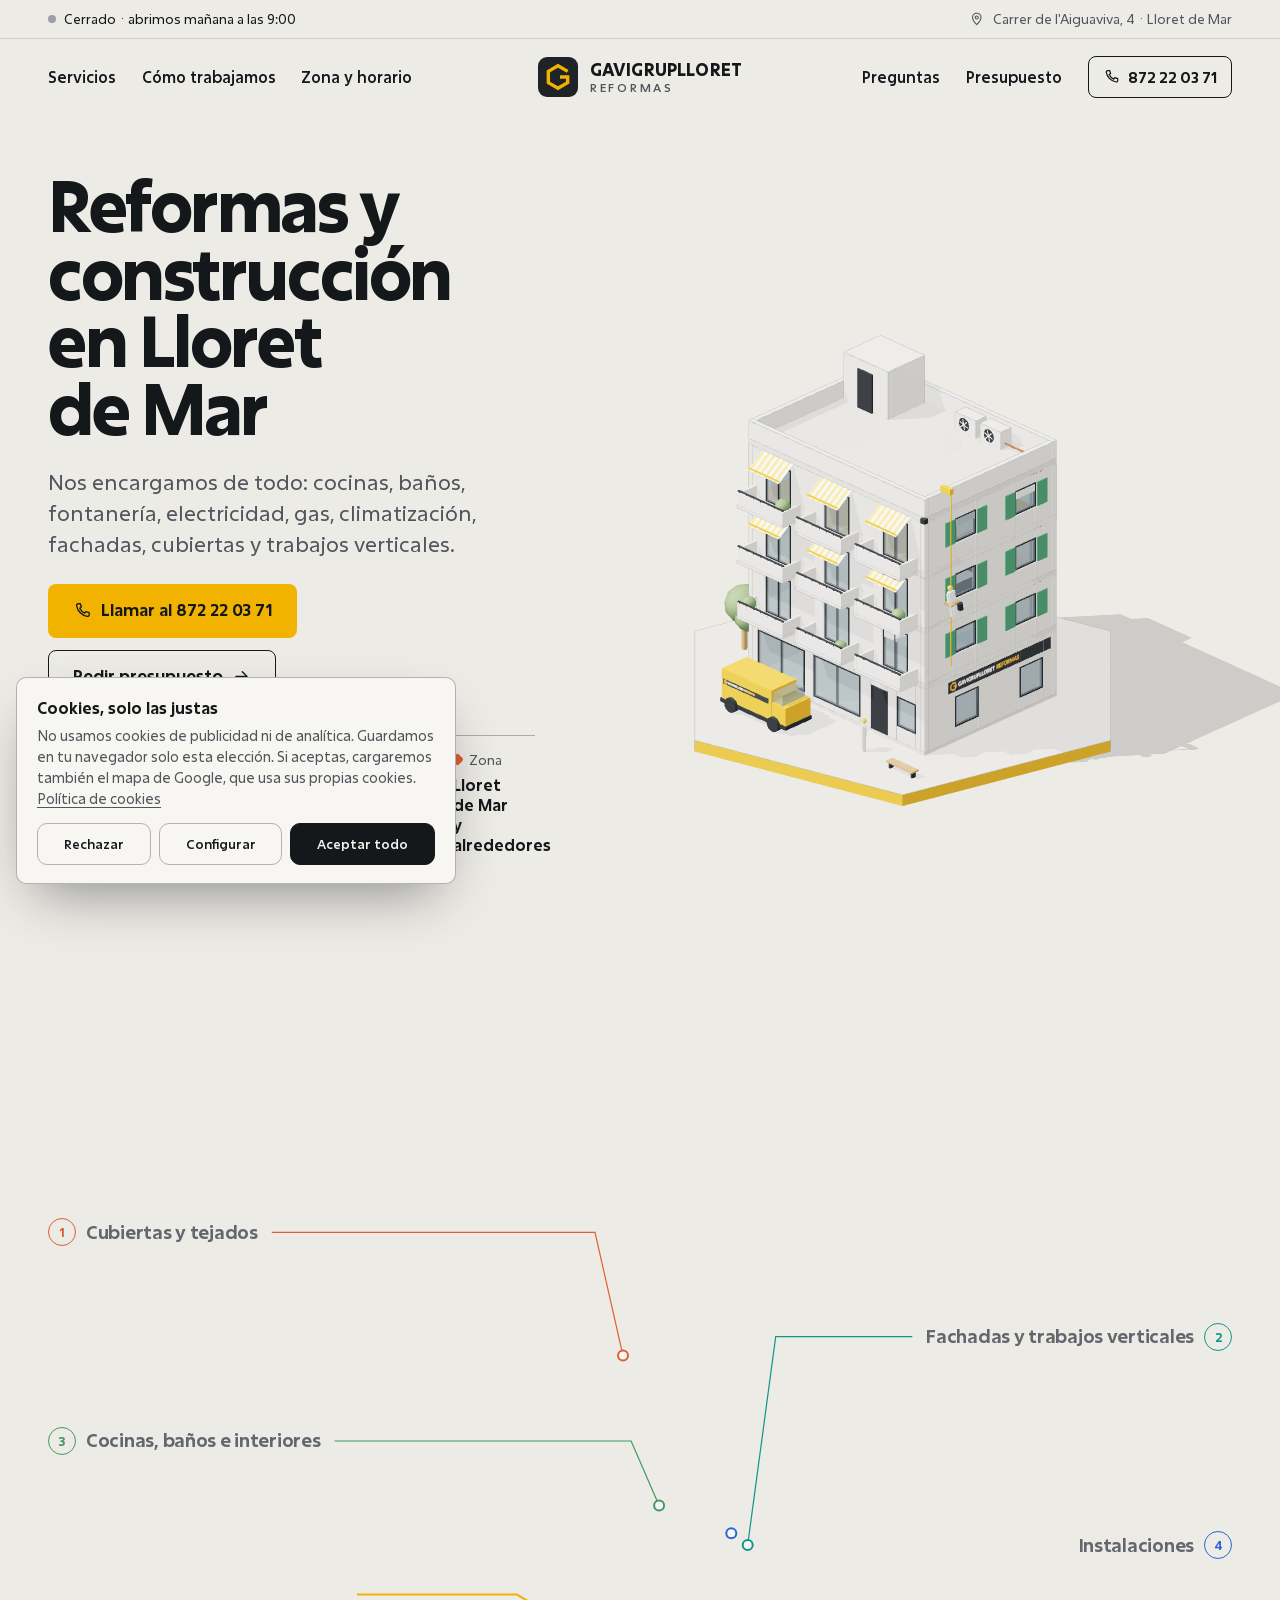
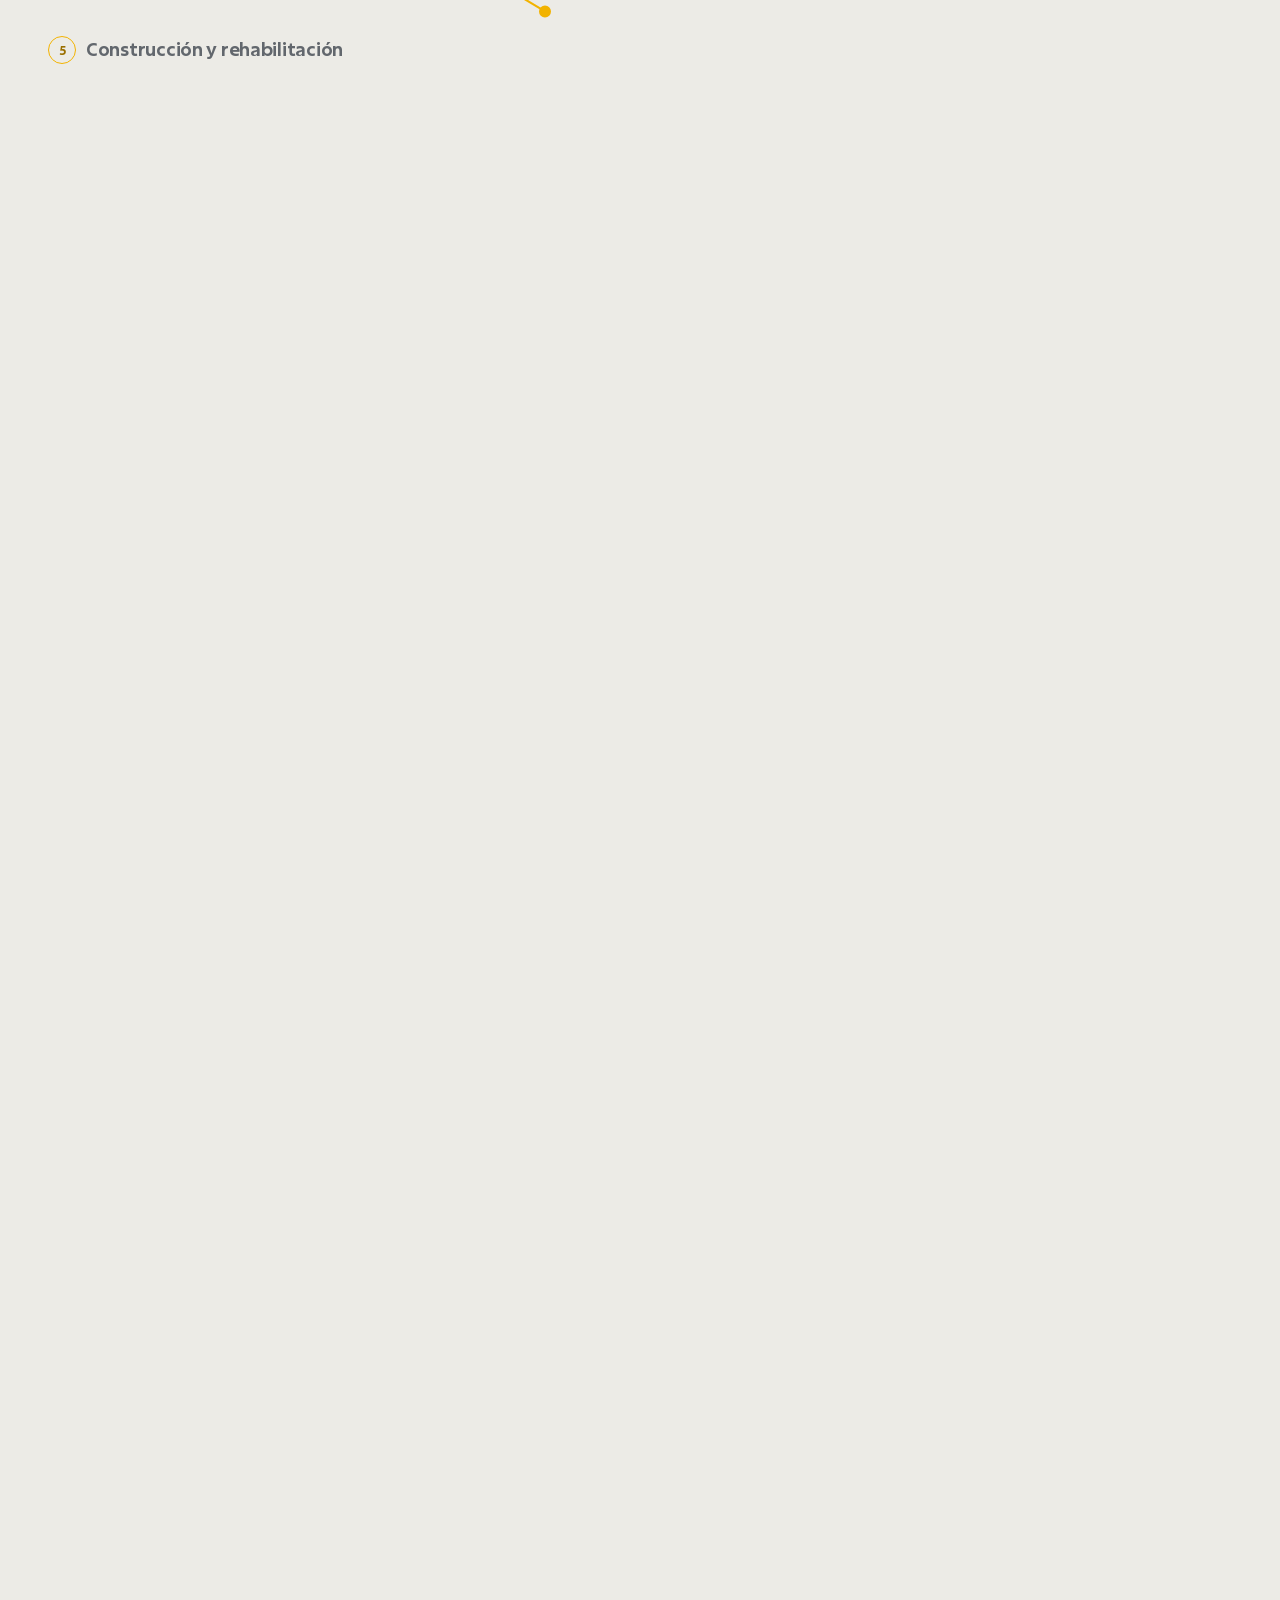
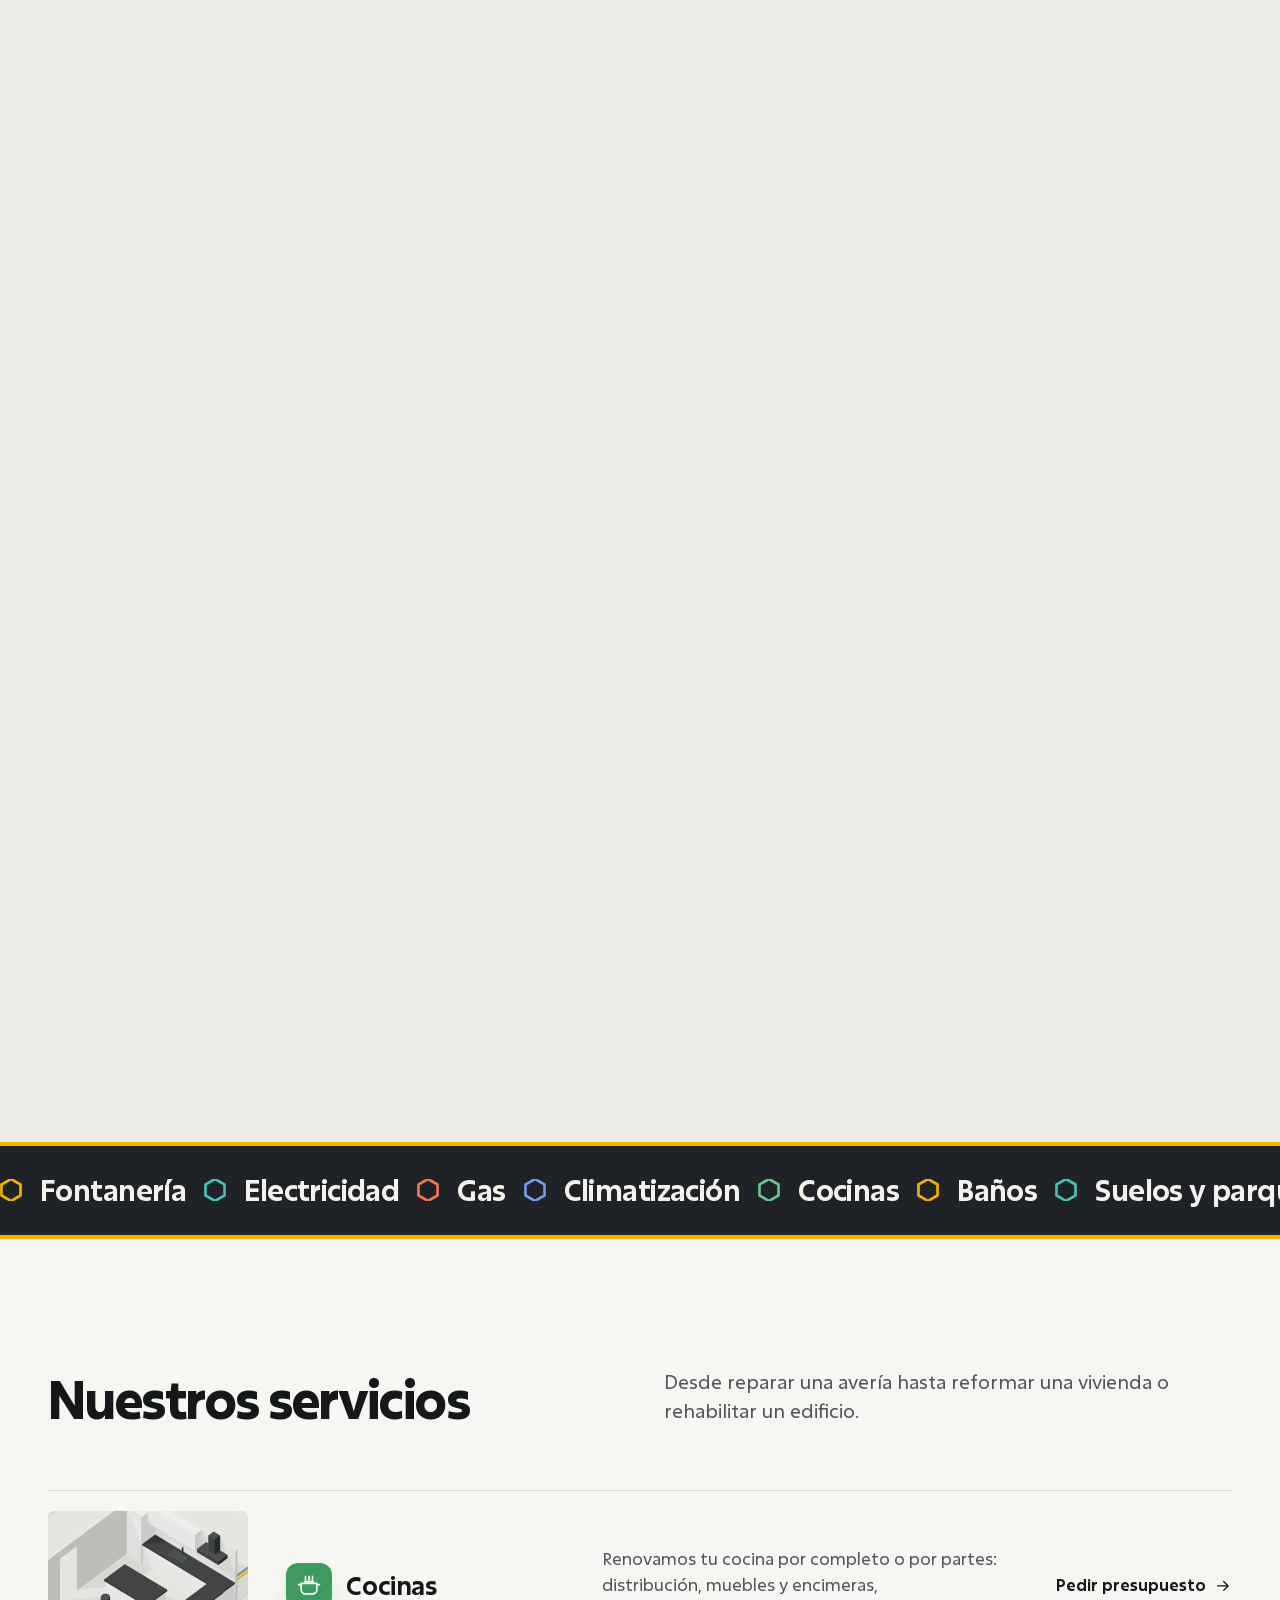
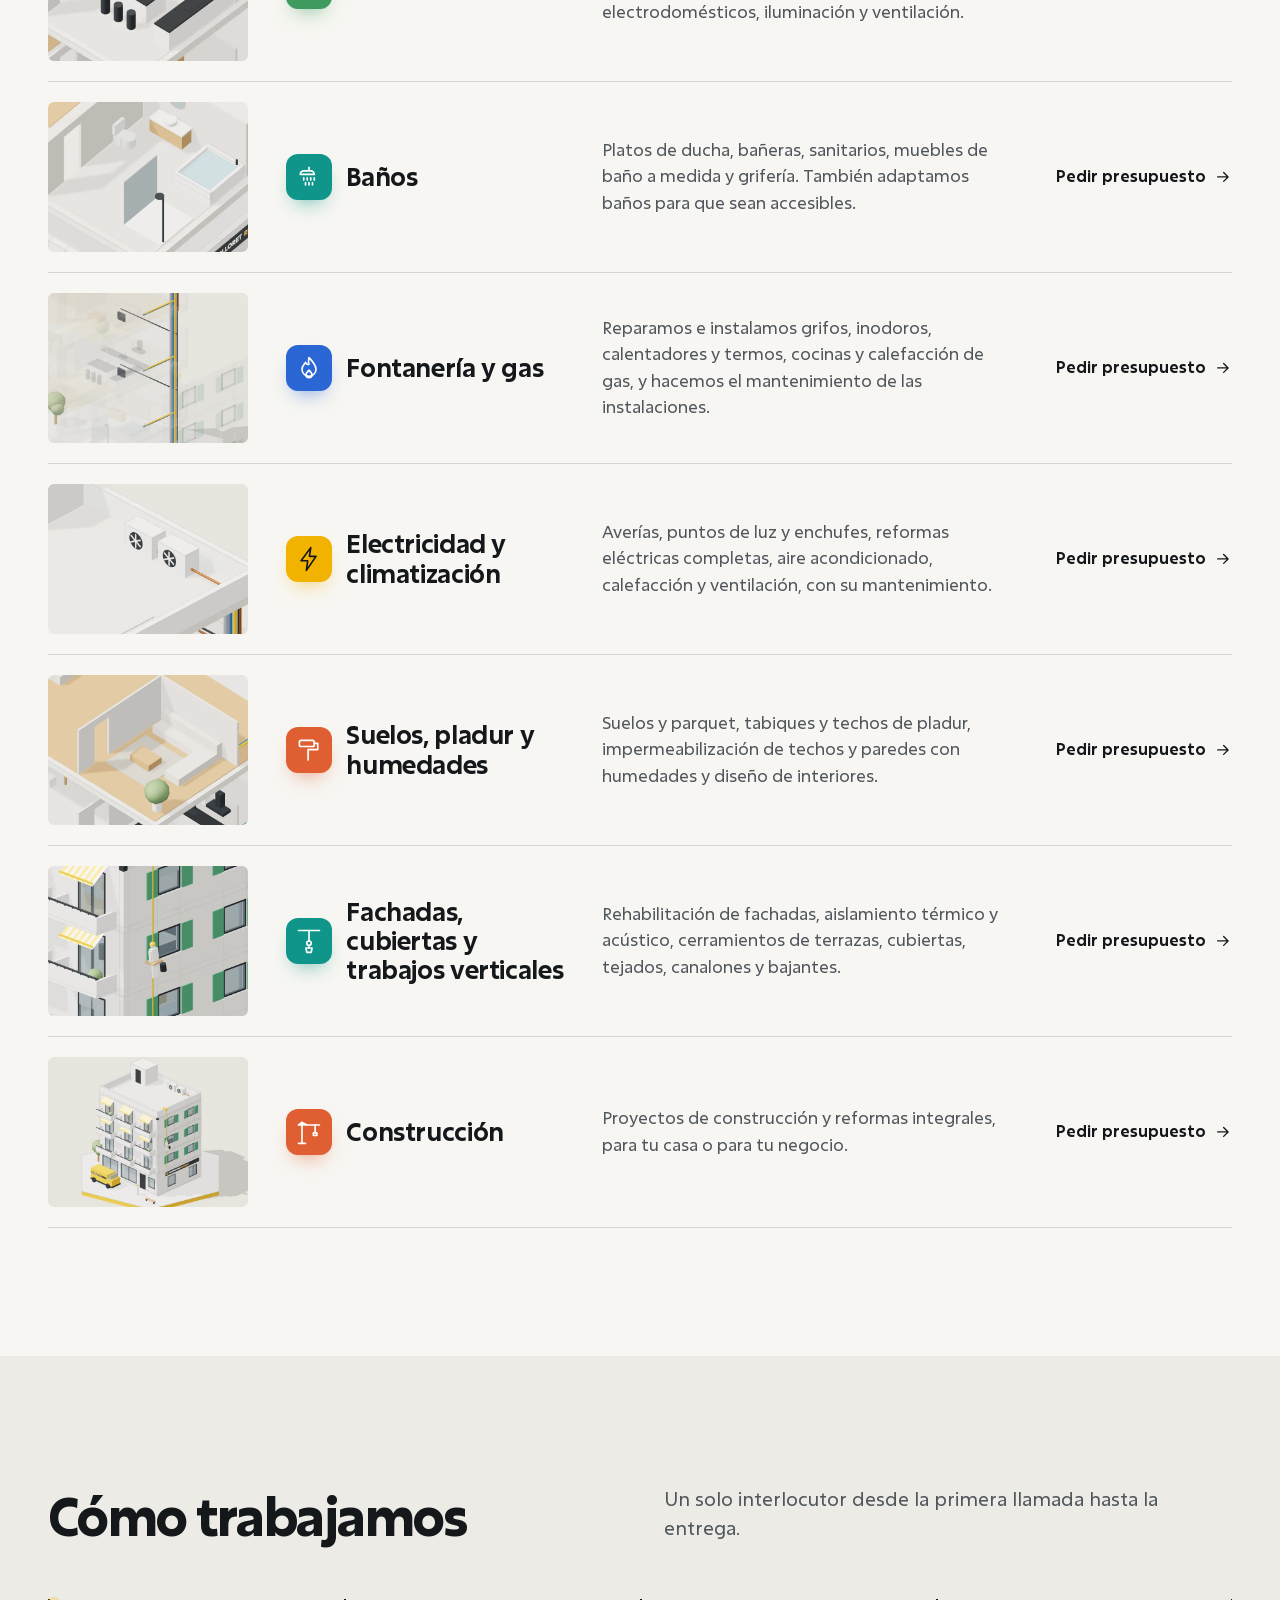
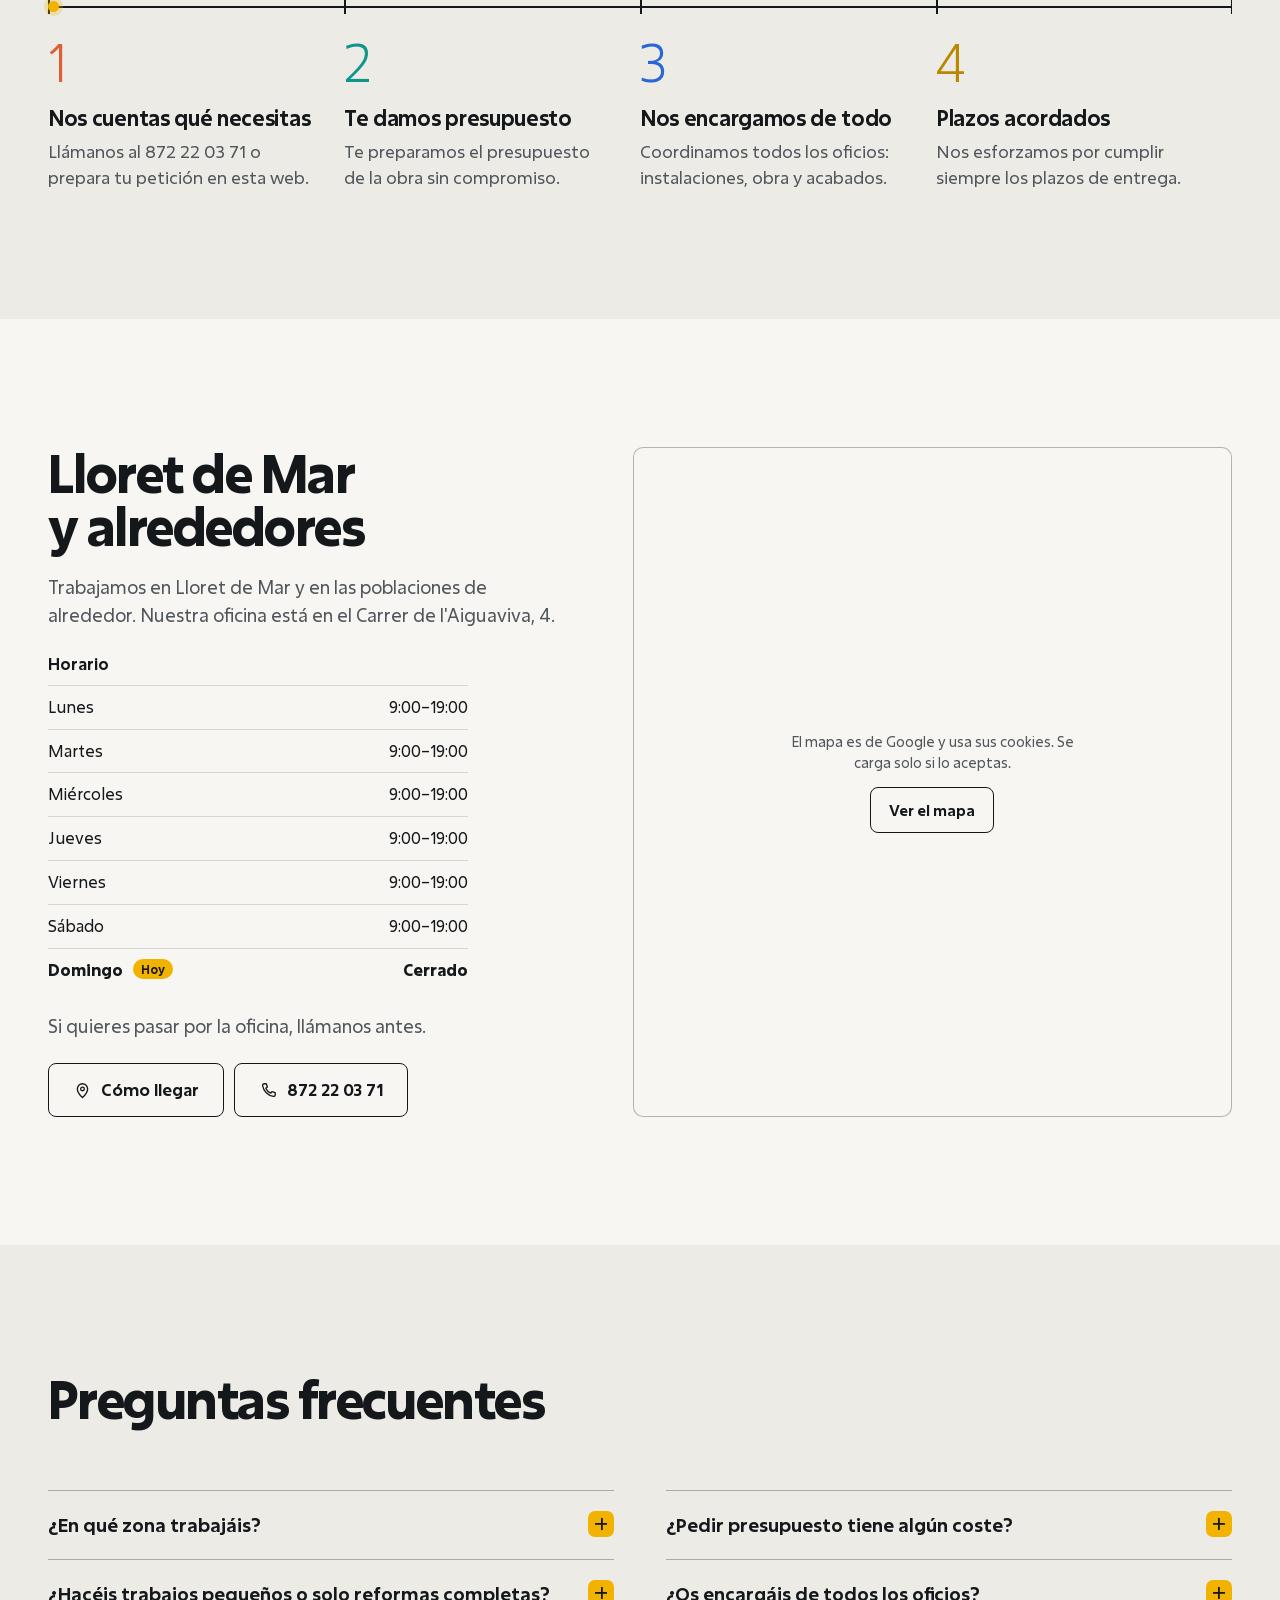
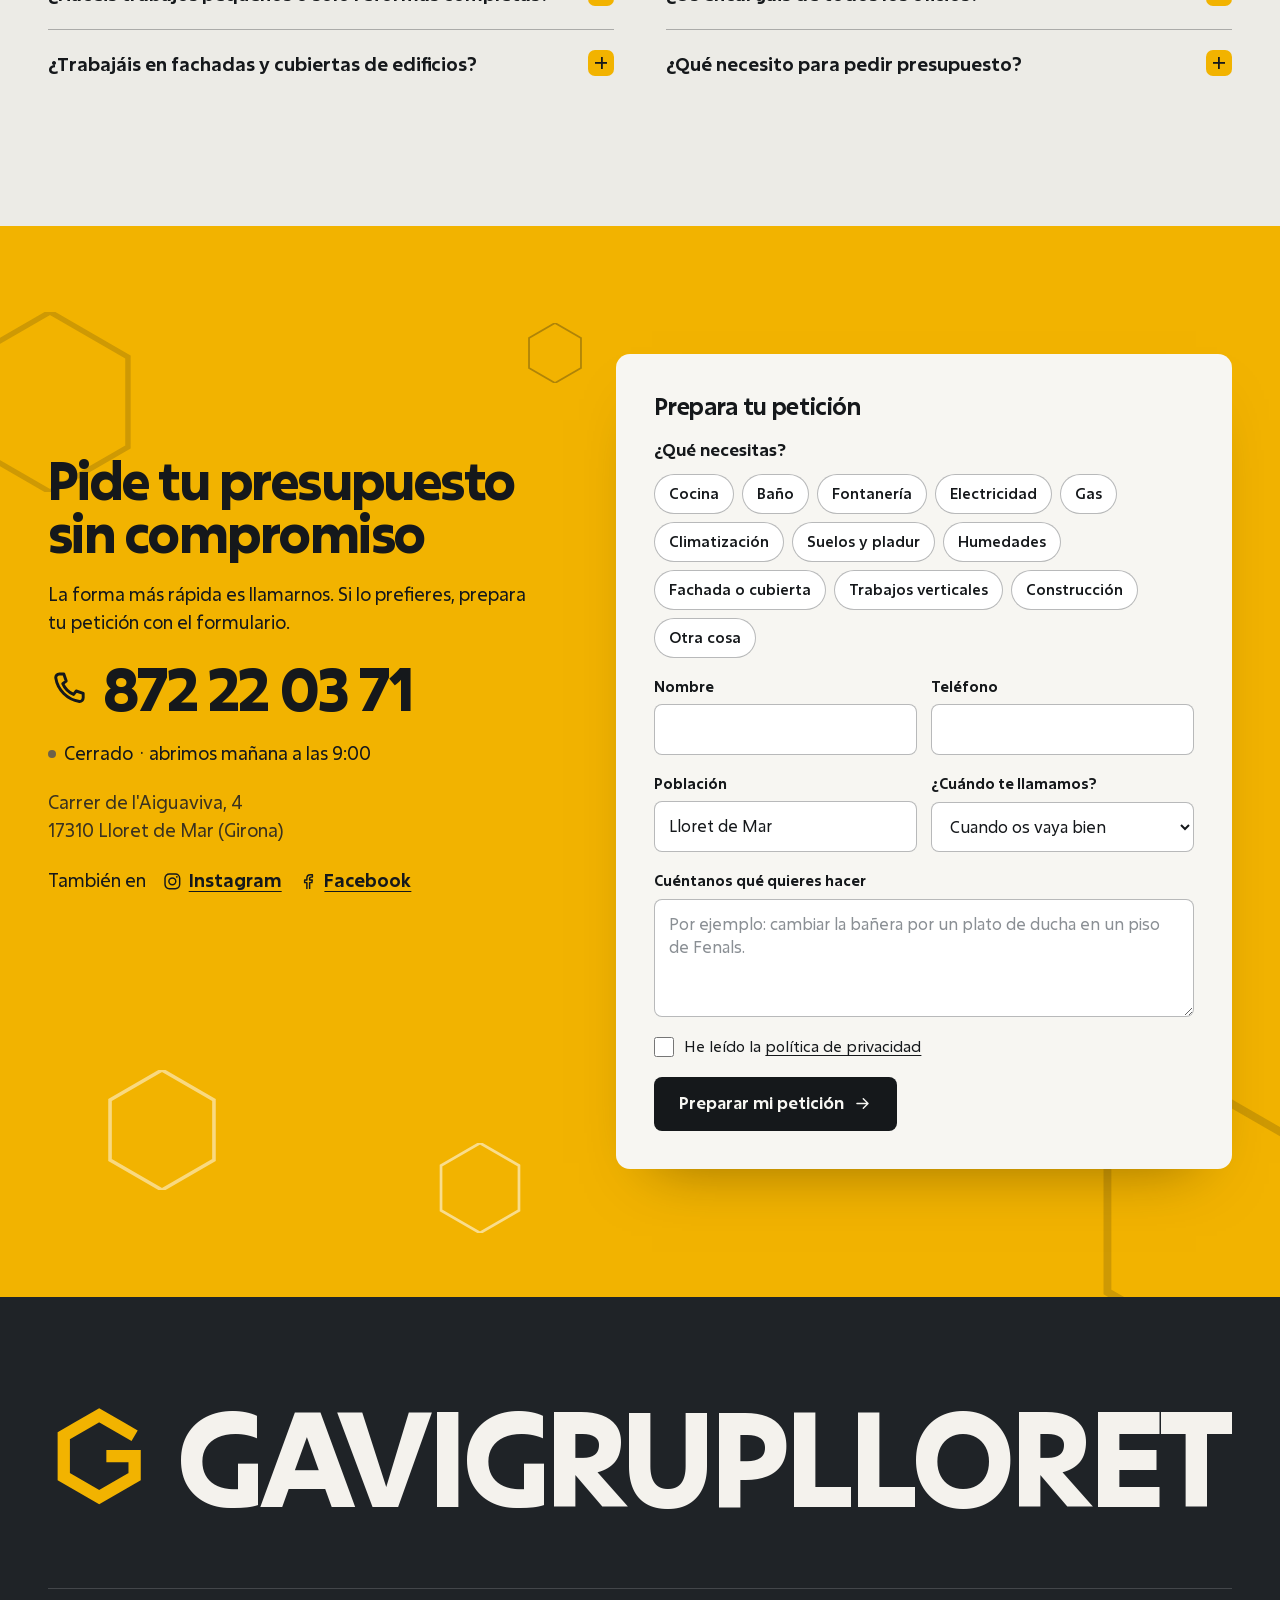
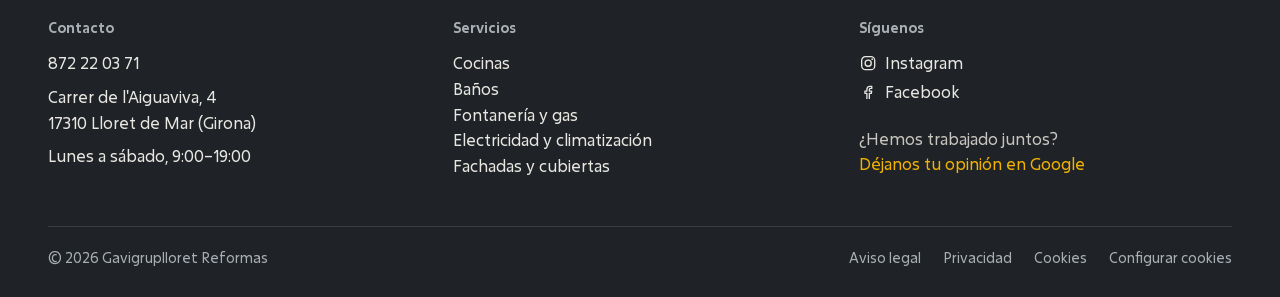
==== commit 82d49b2d: "Animaciones más fluidas y punto de «Cómo trabajamos» en vertical en el móvil - Maqueta: piezas agrup" ====
--- a/index.html
+++ b/index.html
@@ -22,7 +22,7 @@
 <script>document.documentElement.classList.add('js')</script>
 <link rel="preload" href="assets/fonts/excon-var.woff2" as="font" type="font/woff2" crossorigin>
 <link rel="stylesheet" href="css/fonts.css?v=2">
-<link rel="stylesheet" href="css/style.css?v=9">
+<link rel="stylesheet" href="css/style.css?v=11">
 <link rel="stylesheet" href="css/legal.css?v=2">
 <script type="application/ld+json">
 {
@@ -391,6 +391,6 @@
 <script src="js/consent.js?v=2" data-site="gavigruplloret-reformas"></script>
 <script src="js/vendor/gsap.min.js"></script>
 <script src="js/vendor/lenis.min.js"></script>
-<script src="js/main.js?v=7"></script>
+<script src="js/main.js?v=8"></script>
 </body>
 </html>
--- a/css/style.css
+++ b/css/style.css
@@ -388,6 +388,7 @@
   .steps::before { display: none; }
   .steps li, .steps li:nth-child(n+3) { padding: 22px 0 26px 26px; border-top: 0; border-left: 1.5px solid var(--ink); }
   .steps li::before, .steps li:nth-child(n+3)::before { left: -8px; top: 26px; width: 15px; height: 1.5px; }
+  .steps::after { display: block; top: 0; left: -4.75px; animation-name: travelY; }
   .steps li:nth-child(2)::after, .steps li:last-child::after { display: none; }
   .st-n { margin-bottom: 10px; }
   .row2 { grid-template-columns: 1fr; }
@@ -403,15 +404,17 @@
 
 /* ======================= color y detalles animados ======================= */
 /* estado abierto: el punto late */
-.is-open .dot { animation: pulse 2.2s var(--e-out) infinite; }
-@keyframes pulse { 0% { box-shadow: 0 0 0 0 rgba(46, 125, 79, .45); } 70% { box-shadow: 0 0 0 8px rgba(46, 125, 79, 0); } 100% { box-shadow: 0 0 0 0 rgba(46, 125, 79, 0); } }
+/* el anillo es un pseudoelemento que solo escala y se desvanece (lo mueve la GPU) */
+.dot { position: relative; }
+.is-open .dot::after { content: ""; position: absolute; inset: 0; border-radius: 50%; background: var(--open); animation: pulse 2.2s var(--e-out) infinite; will-change: transform, opacity; }
+@keyframes pulse { from { transform: scale(1); opacity: .55; } to { transform: scale(3.2); opacity: 0; } }
 
 /* puntos de color en la fila de datos */
 .f-dot { display: inline-block; width: 9px; height: 9px; margin-right: 7px; border-radius: 2px; background: var(--lc); rotate: 45deg; vertical-align: 1px; }
 
 /* banda de oficios en movimiento */
 .trades { position: relative; z-index: 2; background: var(--anth); color: #f4f2ed; overflow: hidden; padding: 22px 0; border-block: 4px solid var(--y); }
-.trades-track { display: flex; width: max-content; animation: trades 48s linear infinite; }
+.trades-track { display: flex; width: max-content; animation: trades 48s linear infinite; will-change: transform; backface-visibility: hidden; }
 .trades:hover .trades-track { animation-play-state: paused; }
 .trades-row { list-style: none; margin: 0; padding: 0; display: flex; align-items: center; }
 .trades-row li { display: inline-flex; align-items: center; gap: 18px; padding-right: 18px; font-size: clamp(1.25rem, 1rem + 1vw, 2rem); font-weight: 600; letter-spacing: -.02em; white-space: nowrap; }
@@ -421,7 +424,7 @@
 .trades-row li:nth-child(5n+3) .tr-ic { stroke: #ef7a52; }
 .trades-row li:nth-child(5n+4) .tr-ic { stroke: #6d9cf0; }
 .trades-row li:nth-child(5n+5) .tr-ic { stroke: #6cc38a; }
-@keyframes trades { to { transform: translateX(-50%); } }
+@keyframes trades { from { transform: translate3d(0, 0, 0); } to { transform: translate3d(-50%, 0, 0); } }
 
 /* iconos de oficio en servicios */
 .svc-row h3 { display: flex; align-items: center; gap: 14px; }
@@ -448,19 +451,22 @@
 .steps li:nth-child(2) .st-n { color: var(--c-fac); }
 .steps li:nth-child(3) .st-n { color: var(--c-inst); }
 .steps li:nth-child(4) .st-n { color: #b98800; }
-.steps::after { content: ""; position: absolute; top: -5px; left: 0; width: 11px; height: 11px; border-radius: 50%; background: var(--y); box-shadow: 0 0 0 4px rgba(242, 179, 0, .25); animation: travel 7s var(--e-io) infinite alternate; }
-@keyframes travel { from { left: 0; } to { left: calc(100% - 11px); } }
+/* la luz recorre la línea de cota: en horizontal en pantallas anchas y en vertical en el móvil.
+   --len la mide JS (longitud de la línea); solo se anima transform. */
+.steps::after { content: ""; position: absolute; top: -5px; left: 0; width: 11px; height: 11px; border-radius: 50%; background: var(--y); box-shadow: 0 0 0 4px rgba(242, 179, 0, .25); animation: travel 7s var(--e-io) infinite alternate; will-change: transform; }
+@keyframes travel { from { transform: translate3d(0, 0, 0); } to { transform: translate3d(var(--len, 0px), 0, 0); } }
+@keyframes travelY { from { transform: translate3d(0, 0, 0); } to { transform: translate3d(0, var(--len, 0px), 0); } }
 
 /* presupuesto: hexágonos de la marca flotando en el campo amarillo */
 .quote { overflow: hidden; }
 .q-hexes { position: absolute; inset: 0; pointer-events: none; }
-.qh { position: absolute; fill: none; stroke: rgba(21, 24, 27, .16); stroke-width: 3; animation: float 14s ease-in-out infinite; }
+.qh { position: absolute; fill: none; stroke: rgba(21, 24, 27, .16); stroke-width: 3; animation: float 14s ease-in-out infinite; will-change: transform; }
 .qh1 { width: 180px; height: 180px; left: -40px; top: 8%; }
 .qh2 { width: 90px; height: 90px; left: 34%; bottom: 6%; animation-delay: -4s; stroke: rgba(255, 255, 255, .55); }
 .qh3 { width: 260px; height: 260px; right: -70px; bottom: -60px; animation-delay: -8s; }
 .qh4 { width: 60px; height: 60px; left: 41%; top: 9%; animation-delay: -2s; stroke: rgba(21, 24, 27, .3); }
 .qh5 { width: 120px; height: 120px; left: 8%; bottom: 10%; animation-delay: -11s; stroke: rgba(255, 255, 255, .5); }
-@keyframes float { 0%, 100% { translate: 0 0; rotate: 0deg; } 50% { translate: 0 -16px; rotate: 12deg; } }
+@keyframes float { 0%, 100% { transform: translate3d(0, 0, 0) rotate(0deg); } 50% { transform: translate3d(0, -16px, 0) rotate(12deg); } }
 .quote-in { position: relative; }
 
 /* preguntas: la cruz va en un hexágono amarillo */
@@ -472,7 +478,7 @@
   .qh1, .qh3 { opacity: .6; }
 }
 @media (prefers-reduced-motion: reduce) {
-  .trades-track, .a-steam, .a-drops, .a-flame, .a-bolt, .a-roll, .a-swing, .a-hook, .steps::after, .qh, .is-open .dot { animation: none !important; }
+  .trades-track, .a-steam, .a-drops, .a-flame, .a-bolt, .a-roll, .a-swing, .a-hook, .steps::after, .qh, .is-open .dot::after { animation: none !important; }
   .trades-track { flex-wrap: wrap; width: auto; }
   .trades-row[aria-hidden] { display: none; }
   .trades-row { flex-wrap: wrap; justify-content: center; padding-inline: var(--g); row-gap: 10px; }
@@ -484,3 +490,11 @@
   .ly:not(.on) .ly-list { display: none; }
   .ly-t { font-size: 1.15rem; }
 }
+
+/* fuera de pantalla las animaciones decorativas se pausan */
+[data-anim="off"], [data-anim="off"] *, [data-anim="off"] *::after, [data-anim="off"]::after { animation-play-state: paused !important; }
+
+/* móvil: los pasos van en columna, así que la luz baja por la línea vertical */
+@media (max-width: 640px) {
+  .steps::after { top: 0; left: -4.75px; animation-name: travelY; }
+}
